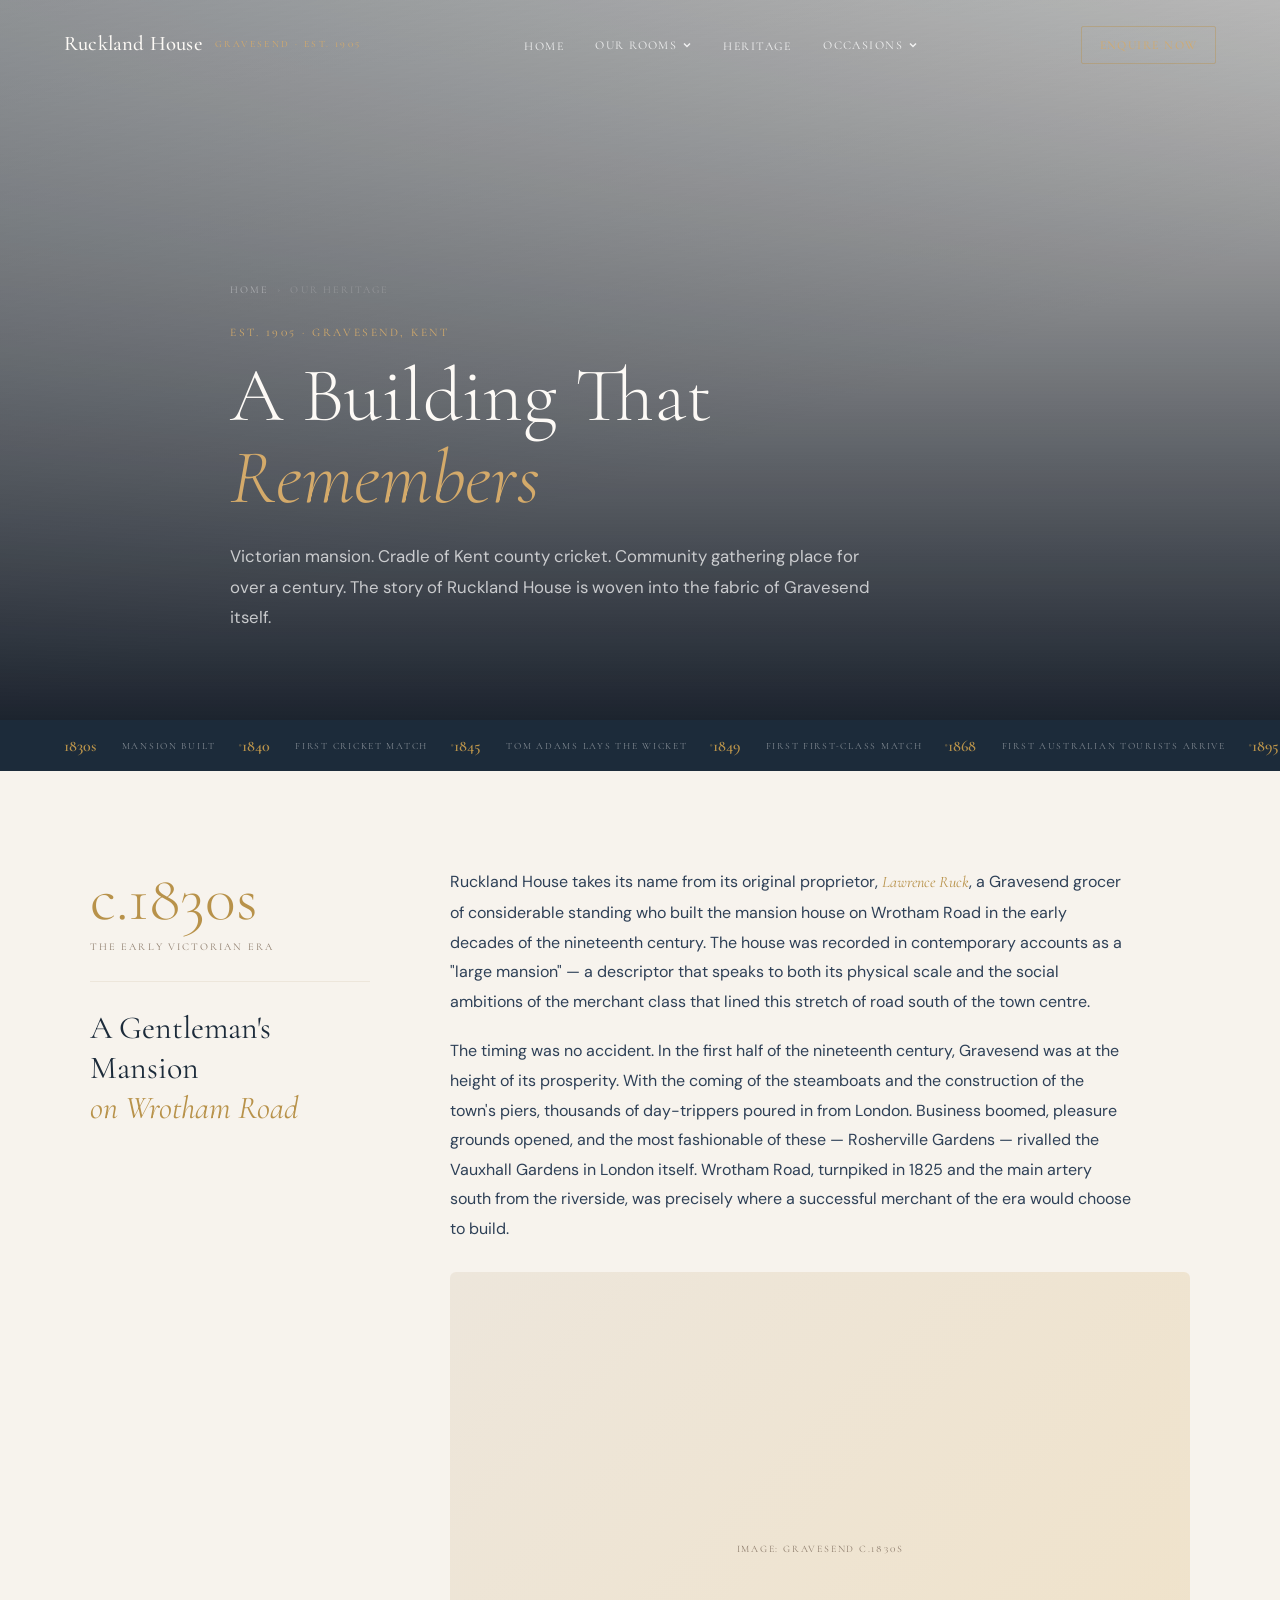
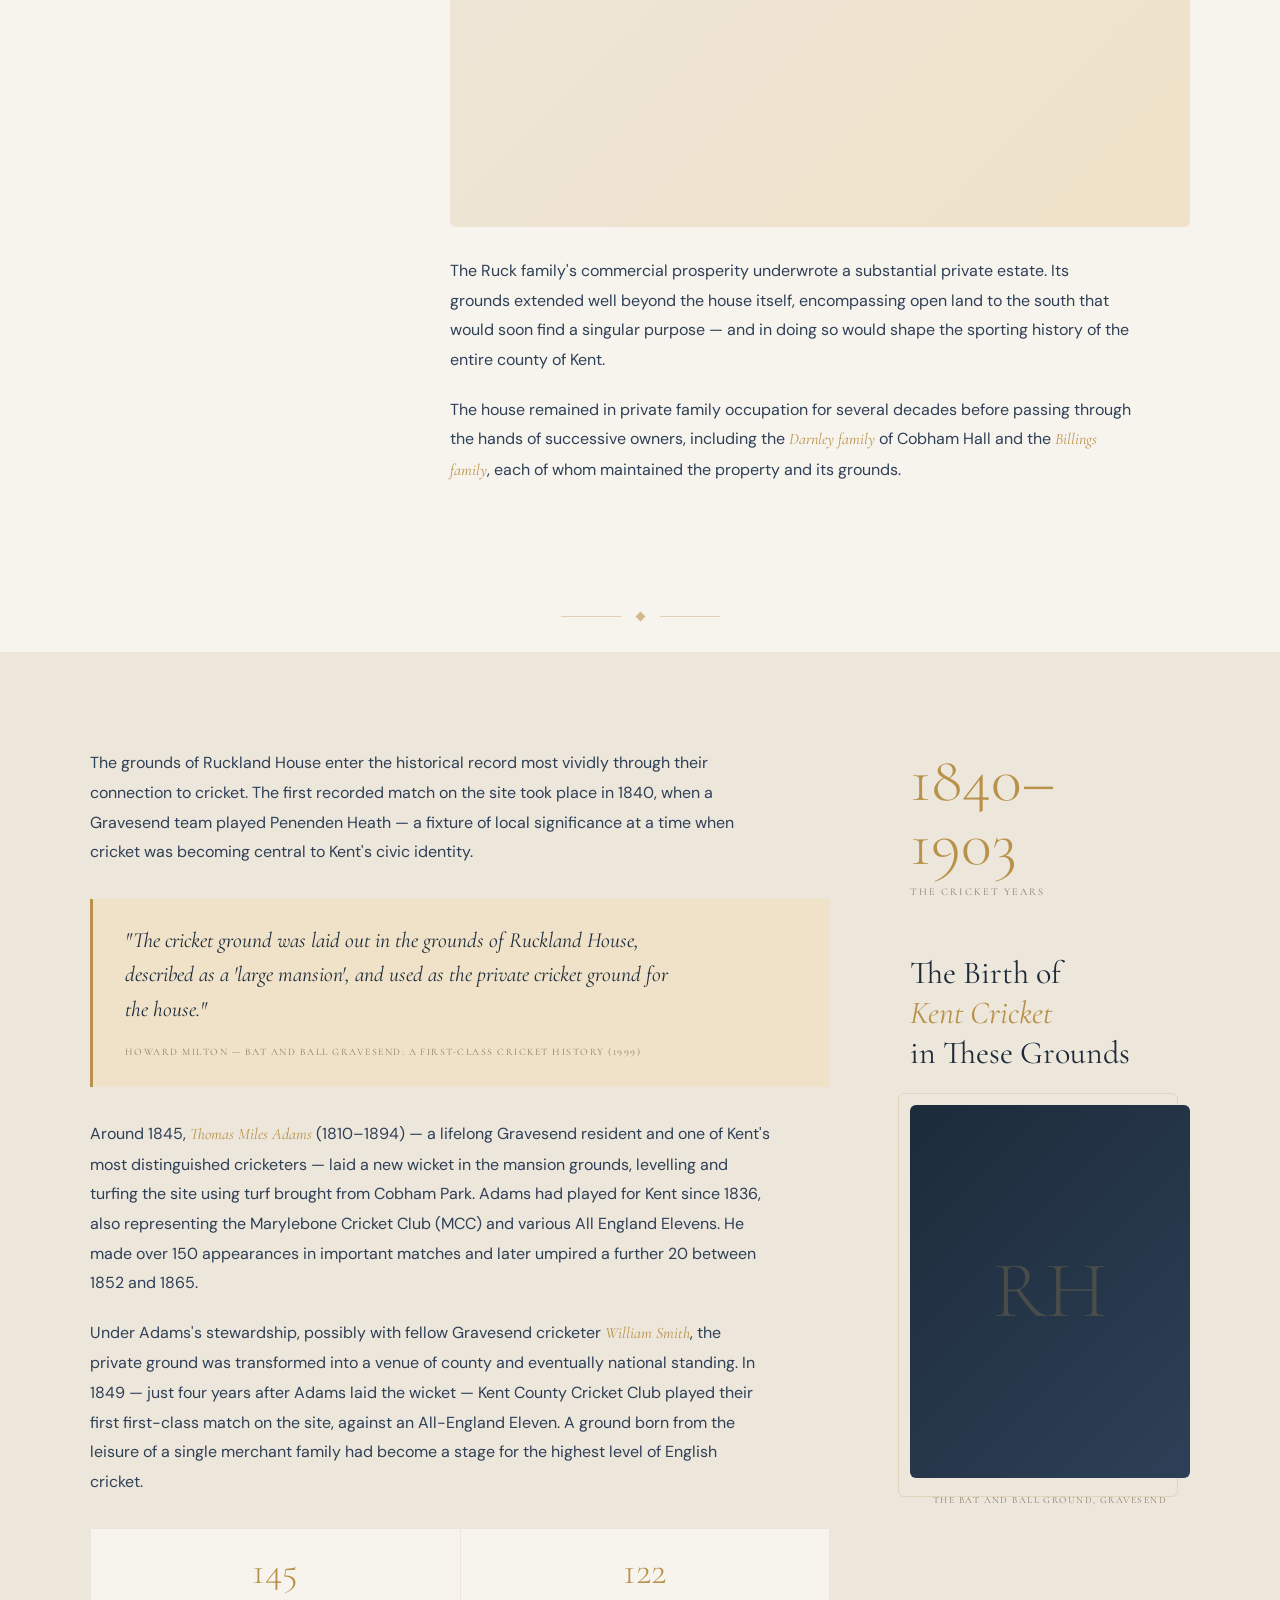
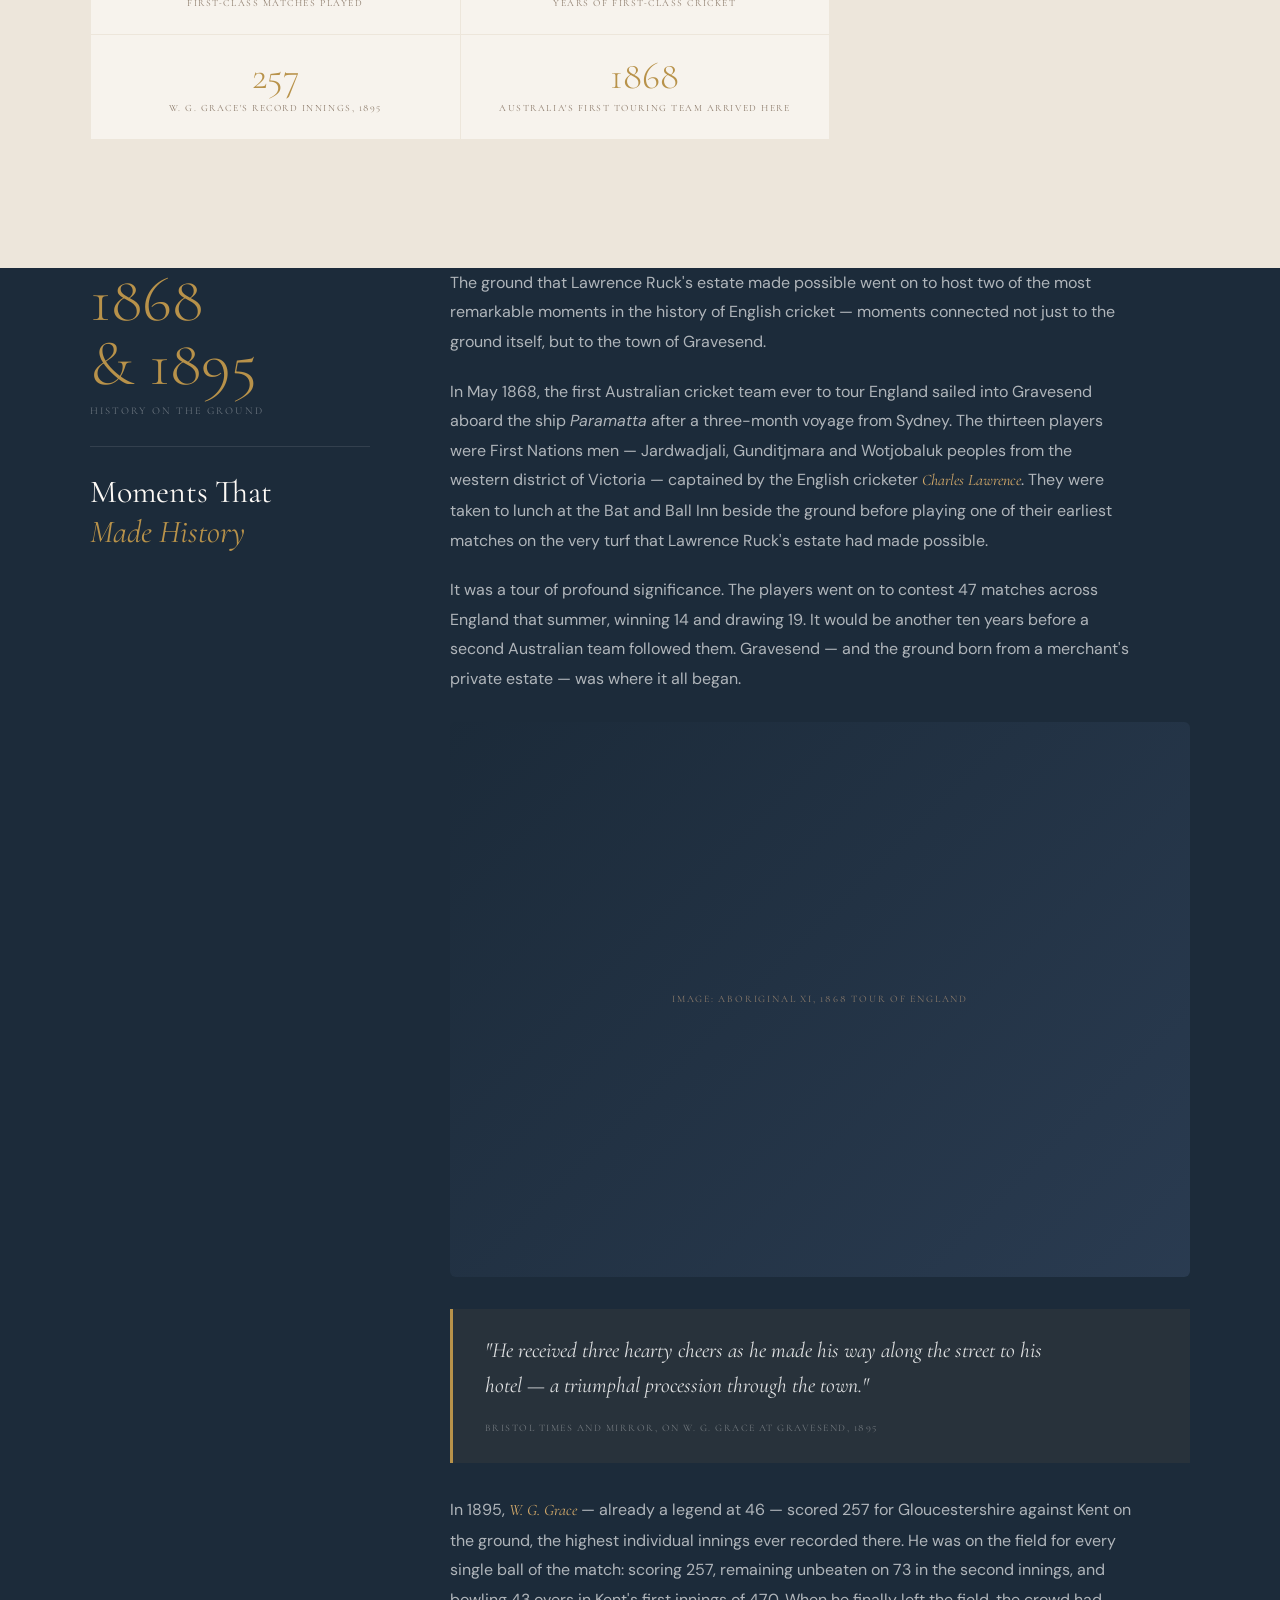
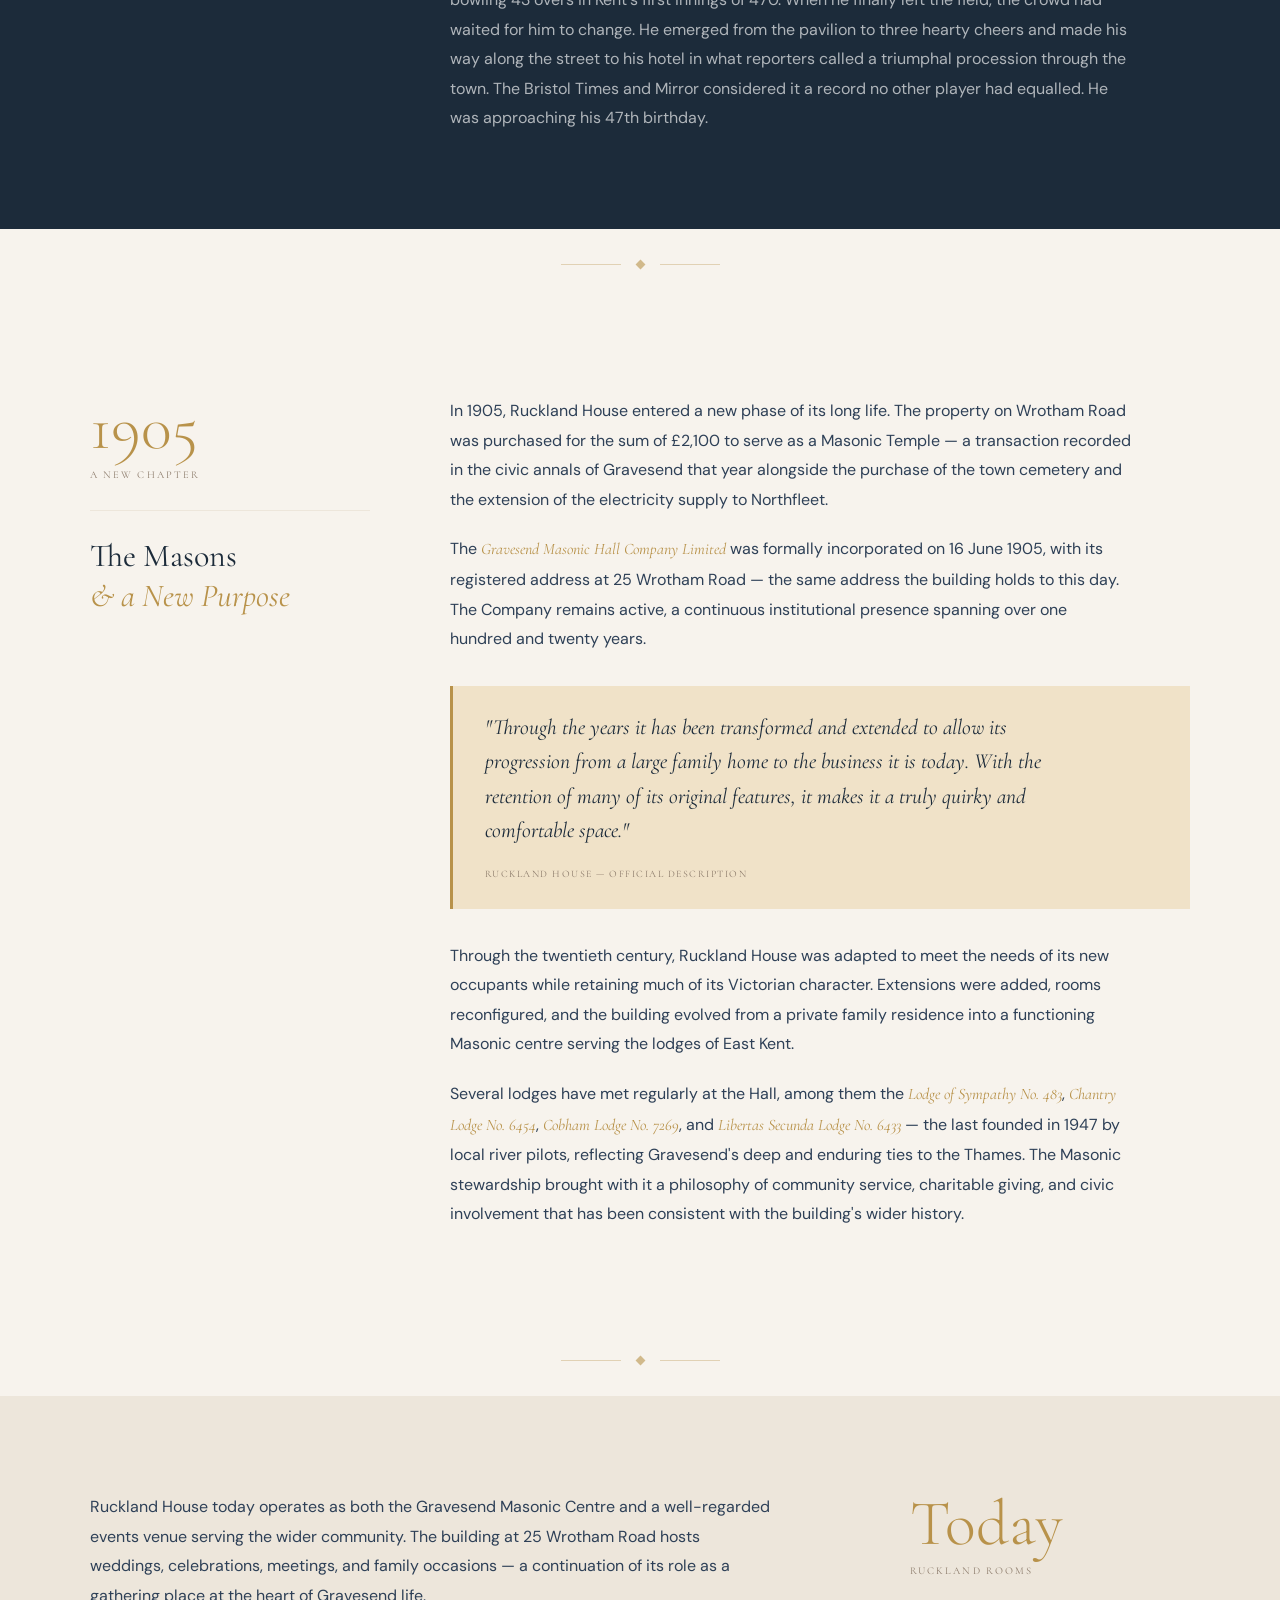
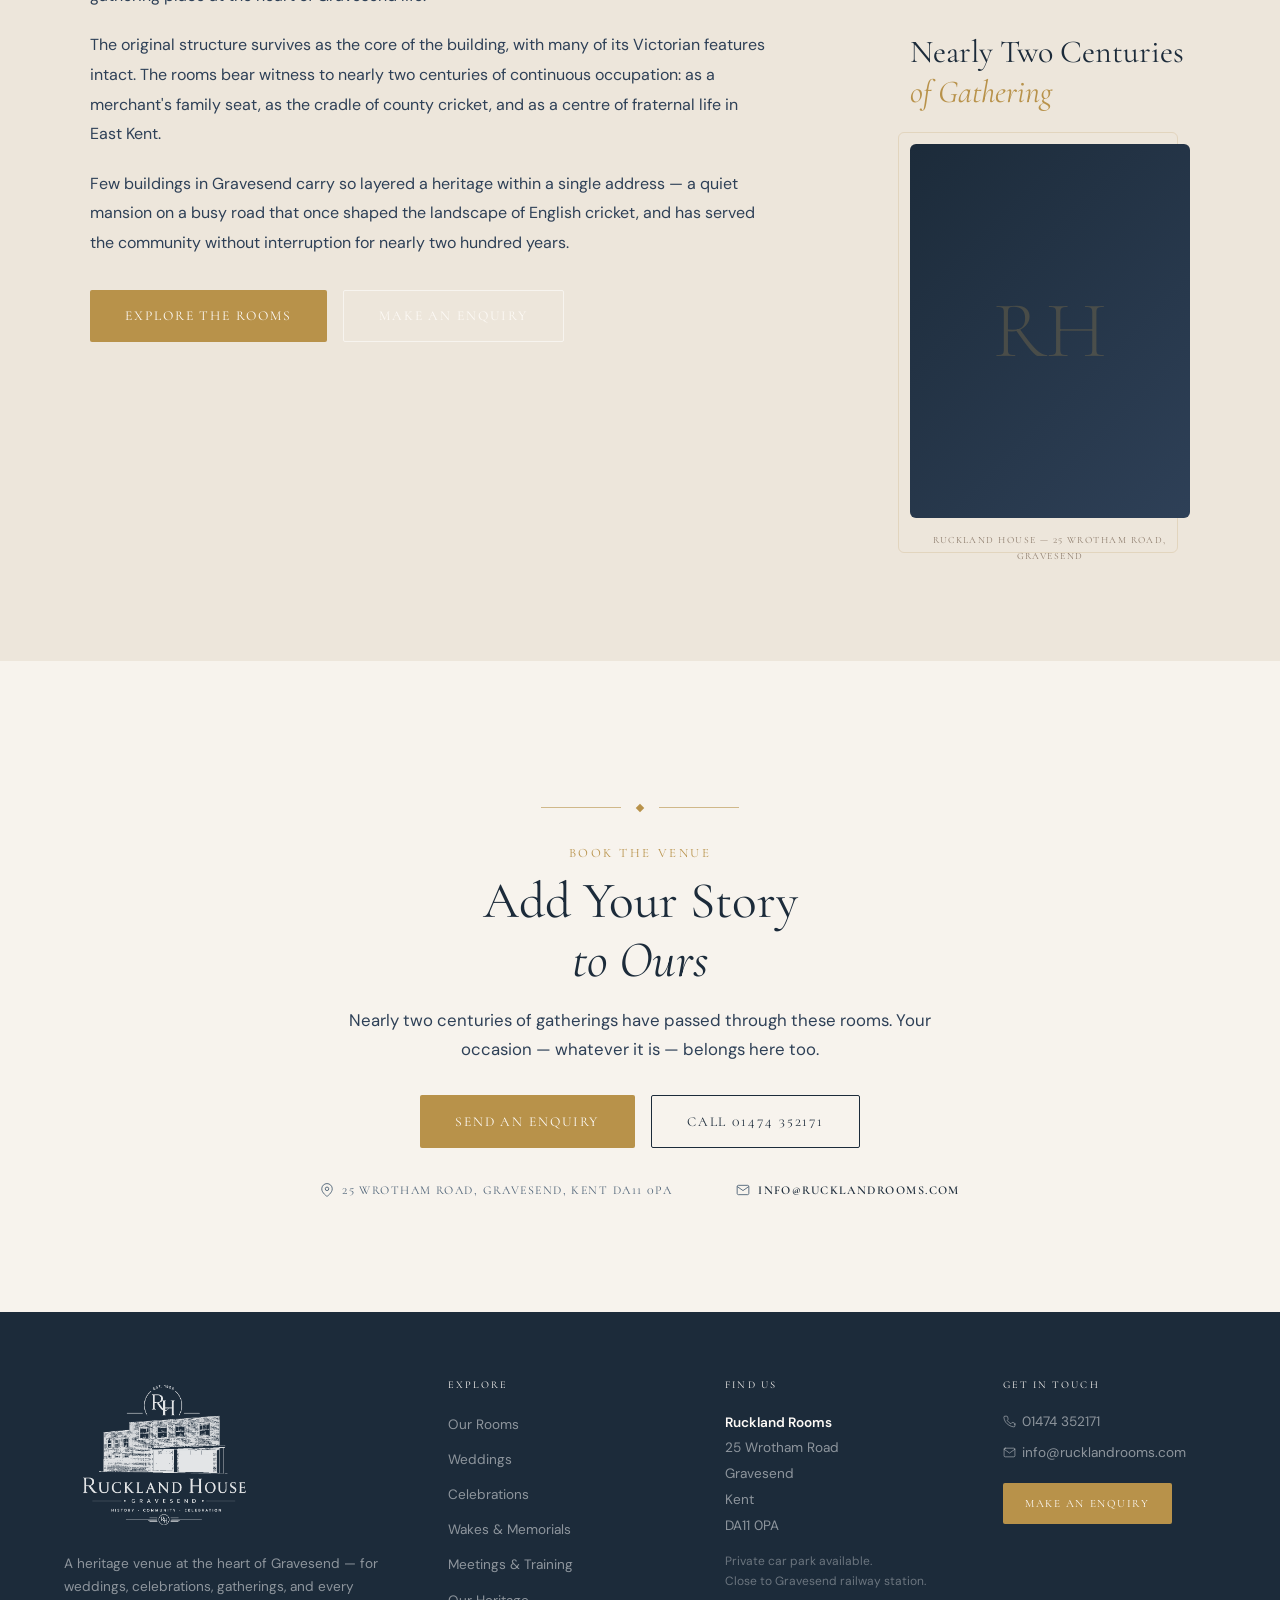
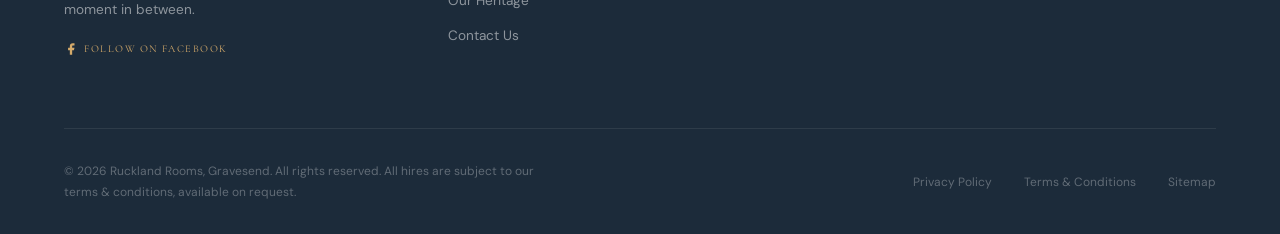
==== heritage.html @ 62c0857a "Update heritage.html" ====
<!DOCTYPE html>
<html lang="en">
<head>
  <meta charset="UTF-8" />
  <meta name="viewport" content="width=device-width, initial-scale=1.0" />
  <meta name="description" content="The history of Ruckland House, Gravesend — a Victorian mansion, the birthplace of Kent county cricket, and home to the Gravesend Masonic Centre since 1905." />
  <meta name="keywords" content="Ruckland House history, Gravesend heritage, Bat and Ball Ground history, Kent cricket history, Gravesend Masonic Hall" />
  <meta property="og:title" content="Our Heritage — Ruckland Rooms, Gravesend | Est. 1905" />
  <meta property="og:description" content="A Victorian mansion, the cradle of Kent county cricket, and a community gathering place since 1905. The story of Ruckland House." />
  <meta property="og:type" content="website" />
  <meta property="og:url" content="https://www.rucklandrooms.com/heritage.html" />
  <title>Our Heritage — Ruckland Rooms, Gravesend | Est. 1905</title>

  <link rel="preconnect" href="https://fonts.googleapis.com" />
  <link rel="preconnect" href="https://fonts.gstatic.com" crossorigin />
  <link href="https://fonts.googleapis.com/css2?family=Cormorant+Garamond:ital,wght@0,300;0,400;0,500;0,600;1,300;1,400;1,500&family=Cormorant+SC:wght@300;400;500&family=DM+Sans:ital,opsz,wght@0,9..40,300;0,9..40,400;0,9..40,500;0,9..40,600;1,9..40,400&display=swap" rel="stylesheet" />
  <link rel="stylesheet" href="style.css" />
  <link rel="icon" href="images/favicon.ico" type="image/x-icon" />

  <style>
    /* ============================================================
       HERITAGE PAGE
       Tone: editorial, authoritative, warm. More text-forward
       than other pages — this is storytelling, not selling.
    ============================================================ */

    /* ---- Hero ---- */
    .page-hero {
      position: relative;
      min-height: 80svh;
      display: flex;
      align-items: flex-end;
      overflow: hidden;
      padding-bottom: 5.5rem;
    }
    .page-hero__img {
      position: absolute; inset: 0;
      background-image: url('images/heritage-building.jpg');
      background-size: cover;
      background-position: center 40%;
      z-index: 0;
      filter: sepia(20%) brightness(0.82);
      transition: transform 8s ease-out;
    }
    .page-hero__img.loaded { transform: scale(1.03); }
    .page-hero__overlay {
      position: absolute; inset: 0;
      background:
        linear-gradient(to top, rgba(14,22,34,0.94) 0%, rgba(14,22,34,0.55) 50%, rgba(14,22,34,0.18) 100%),
        linear-gradient(160deg, rgba(28,43,58,0.35) 0%, transparent 60%);
      z-index: 1;
    }
    .page-hero__inner {
      position: relative; z-index: 2;
      width: 90%; max-width: 820px;
      margin-inline: auto;
    }
    .page-hero__breadcrumb {
      display: flex; align-items: center; gap: 0.5rem;
      font-family: var(--font-accent); font-size: 0.65rem;
      letter-spacing: 0.2em; text-transform: uppercase;
      color: rgba(255,255,255,0.4); margin-bottom: 1.5rem;
    }
    .page-hero__breadcrumb a { color: rgba(255,255,255,0.4); transition: color var(--duration) var(--ease); }
    .page-hero__breadcrumb a:hover { color: var(--gold-light); }
    .page-hero__breadcrumb span { color: rgba(255,255,255,0.2); }
    .page-hero__label {
      font-family: var(--font-accent); font-size: 0.72rem;
      letter-spacing: 0.22em; text-transform: uppercase;
      color: var(--gold-light); display: block; margin-bottom: 0.75rem;
    }
    .page-hero__title {
      font-family: var(--font-display);
      font-size: clamp(3rem, 6vw, 5rem);
      font-weight: 300; color: var(--white);
      line-height: 1.07; margin-bottom: 1.4rem;
      opacity: 0; animation: fadeUp 1s var(--ease) 0.2s forwards;
    }
    .page-hero__title em { font-style: italic; color: var(--gold-light); }
    .page-hero__sub {
      font-size: 1.05rem; color: rgba(255,255,255,0.72);
      line-height: 1.8; max-width: 54ch;
      opacity: 0; animation: fadeUp 1s var(--ease) 0.4s forwards;
    }

    /* ---- Timeline strip ---- */
    .timeline-strip {
      background: var(--navy);
      overflow-x: auto;
      scrollbar-width: none;
    }
    .timeline-strip::-webkit-scrollbar { display: none; }
    .timeline-strip__inner {
      display: flex;
      width: max-content;
      min-width: 100%;
      padding: 0 5%;
    }
    .ts-item {
      display: flex;
      align-items: center;
      padding: 1.1rem 1.6rem 1.1rem 0;
      gap: 1.6rem;
      position: relative;
      flex: 0 0 auto;
    }
    .ts-item::after {
      content: '·';
      color: rgba(184,146,74,0.35);
      font-size: 1.4rem;
      position: absolute;
      right: 0;
      top: 50%; transform: translateY(-50%);
    }
    .ts-item:last-child::after { display: none; }
    .ts-item__year {
      font-family: var(--font-display);
      font-size: 1rem;
      font-weight: 600;
      color: var(--gold);
      white-space: nowrap;
      line-height: 1;
    }
    .ts-item__label {
      font-family: var(--font-accent);
      font-size: 0.6rem;
      letter-spacing: 0.18em;
      text-transform: uppercase;
      color: rgba(255,255,255,0.45);
      white-space: nowrap;
    }

    /* ---- Section layout ---- */
    .h-section {
      padding: 6rem 0;
    }
    .h-section + .h-section {
      padding-top: 0;
    }
    .h-section--alt {
      background: var(--cream-dark);
    }
    .h-section--dark {
      background: var(--navy);
      color: var(--white);
    }

    .h-section__inner {
      width: 90%;
      max-width: 1100px;
      margin-inline: auto;
      display: grid;
      grid-template-columns: 280px 1fr;
      gap: 5rem;
      align-items: start;
    }
    .h-section__inner--reverse {
      grid-template-columns: 1fr 280px;
    }

    /* ---- Section sidebar ---- */
    .h-sidebar {
      position: sticky;
      top: 100px;
    }
    .h-sidebar__era {
      font-family: var(--font-display);
      font-size: clamp(3.5rem, 5vw, 5rem);
      font-weight: 300;
      line-height: 1;
      color: var(--gold);
      margin-bottom: 0.4rem;
    }
    .h-sidebar__era-sub {
      font-family: var(--font-accent);
      font-size: 0.65rem;
      letter-spacing: 0.2em;
      text-transform: uppercase;
      color: var(--stone);
      display: block;
      margin-bottom: 1.6rem;
      padding-bottom: 1.6rem;
      border-bottom: 1px solid var(--cream-dark);
    }
    .h-section--dark .h-sidebar__era-sub {
      color: rgba(255,255,255,0.35);
      border-bottom-color: rgba(255,255,255,0.1);
    }
    .h-sidebar__heading {
      font-family: var(--font-display);
      font-size: clamp(1.5rem, 2.5vw, 2rem);
      font-weight: 400;
      line-height: 1.25;
      color: var(--navy);
    }
    .h-section--dark .h-sidebar__heading { color: var(--white); }
    .h-sidebar__heading em {
      font-style: italic;
      color: var(--gold);
    }

    /* ---- Section body ---- */
    .h-body p {
      font-size: 1rem;
      line-height: 1.85;
      color: var(--navy-mid);
      margin-bottom: 1.25em;
    }
    .h-body p:last-child { margin-bottom: 0; }
    .h-section--dark .h-body p { color: rgba(255,255,255,0.65); }

    /* ---- Pull quote ---- */
    .h-pull {
      margin: 2rem 0;
      padding: 1.5rem 2rem;
      border-left: 3px solid var(--gold);
      background: var(--gold-pale);
    }
    .h-section--dark .h-pull {
      background: rgba(184,146,74,0.08);
    }
    .h-pull p {
      font-family: var(--font-display);
      font-size: clamp(1.1rem, 1.8vw, 1.35rem);
      font-style: italic;
      font-weight: 400;
      line-height: 1.6;
      color: var(--navy);
      margin-bottom: 0.6rem !important;
    }
    .h-section--dark .h-pull p { color: rgba(255,255,255,0.85); }
    .h-pull cite {
      font-family: var(--font-accent);
      font-size: 0.62rem;
      letter-spacing: 0.15em;
      text-transform: uppercase;
      color: var(--stone);
      font-style: normal;
    }
    .h-section--dark .h-pull cite { color: rgba(255,255,255,0.35); }

    /* ---- Stat row ---- */
    .h-stats {
      display: grid;
      grid-template-columns: repeat(2, 1fr);
      gap: 1px;
      background: var(--cream-dark);
      border: 1px solid var(--cream-dark);
      margin: 2rem 0;
    }
    .h-section--dark .h-stats {
      background: rgba(255,255,255,0.08);
      border-color: rgba(255,255,255,0.08);
    }
    .h-stat {
      background: var(--cream);
      padding: 1.4rem 1.2rem;
      text-align: center;
    }
    .h-section--dark .h-stat { background: var(--navy); }
    .h-stat__num {
      font-family: var(--font-display);
      font-size: 2.4rem;
      font-weight: 300;
      color: var(--gold);
      line-height: 1;
      display: block;
      margin-bottom: 0.3rem;
    }
    .h-stat__lbl {
      font-family: var(--font-accent);
      font-size: 0.6rem;
      letter-spacing: 0.16em;
      text-transform: uppercase;
      color: var(--stone);
      display: block;
    }
    .h-section--dark .h-stat__lbl { color: rgba(255,255,255,0.4); }

    /* ---- Divider ornament ---- */
    .h-ornament {
      text-align: center;
      padding: 2rem 0;
    }
    .h-ornament__line {
      display: flex;
      align-items: center;
      gap: 1rem;
      justify-content: center;
    }
    .h-ornament__line::before,
    .h-ornament__line::after {
      content: '';
      display: block;
      height: 1px;
      width: 60px;
      background: var(--gold);
      opacity: 0.35;
    }
    .h-ornament__diamond {
      width: 7px; height: 7px;
      background: var(--gold);
      transform: rotate(45deg);
      opacity: 0.6;
    }

    /* ---- Notable names ---- */
    .notable {
      font-family: var(--font-display);
      font-style: italic;
      color: var(--gold);
    }
    .h-section--dark .notable { color: var(--gold-light); }

    /* ---- Image placeholder (until real photos are added) ---- */
    .h-img-wrap {
      position: relative;
    }
    .h-img-wrap img {
      width: 100%;
      aspect-ratio: 3/4;
      object-fit: cover;
      border-radius: var(--radius-md);
      box-shadow: var(--shadow-soft);
      display: block;
    }
    .h-img-wrap__placeholder {
      width: 100%;
      aspect-ratio: 3/4;
      background: linear-gradient(135deg, var(--navy) 0%, var(--navy-mid) 100%);
      border-radius: var(--radius-md);
      display: flex;
      align-items: center;
      justify-content: center;
    }
    .h-img-wrap__placeholder span {
      font-family: var(--font-display);
      font-size: 5rem;
      color: rgba(184,146,74,0.25);
      font-weight: 300;
    }
    .h-img-wrap::before {
      content: '';
      position: absolute;
      top: -12px; left: -12px;
      right: 12px; bottom: 12px;
      border: 1px solid var(--gold);
      border-radius: var(--radius-md);
      opacity: 0.2;
      z-index: -1;
    }
    .h-img-caption {
      font-family: var(--font-accent);
      font-size: 0.6rem;
      letter-spacing: 0.15em;
      text-transform: uppercase;
      color: var(--stone);
      margin-top: 0.9rem;
      text-align: center;
    }

    /* ---- Second image alongside body ---- */
    .h-body-img {
      width: 100%;
      aspect-ratio: 4/3;
      object-fit: cover;
      border-radius: var(--radius-md);
      box-shadow: var(--shadow-card);
      margin: 1.8rem 0;
      display: block;
    }
    .h-body-img-placeholder {
      width: 100%;
      aspect-ratio: 4/3;
      background: linear-gradient(135deg, var(--cream-dark) 0%, var(--gold-pale) 100%);
      border-radius: var(--radius-md);
      display: flex;
      align-items: center;
      justify-content: center;
      margin: 1.8rem 0;
    }
    .h-section--dark .h-body-img-placeholder {
      background: linear-gradient(135deg, rgba(28,43,58,0.8) 0%, rgba(46,64,87,0.8) 100%);
    }
    .h-body-img-placeholder span {
      font-family: var(--font-accent);
      font-size: 0.62rem;
      letter-spacing: 0.18em;
      text-transform: uppercase;
      color: var(--stone);
    }

    /* ---- Responsive ---- */
    @media (max-width: 840px) {
      .h-section__inner,
      .h-section__inner--reverse {
        grid-template-columns: 1fr;
        gap: 2.5rem;
      }
      .h-sidebar { position: static; }
      .h-section__inner--reverse .h-sidebar { order: -1; }
      .h-stats { grid-template-columns: repeat(2, 1fr); }
      .page-hero__inner { max-width: none; }
    }

    @keyframes fadeUp {
      from { opacity: 0; transform: translateY(18px); }
      to   { opacity: 1; transform: translateY(0); }
    }
  </style>
</head>

<body>

  <!-- ================================================
       HEADER & NAVIGATION
  ================================================ -->
    <header class="site-header" id="site-header">
    <div class="container">
      <nav class="nav" aria-label="Main navigation">
        <a href="index.html" class="nav__brand" aria-label="Ruckland House home">
          <span class="nav__brand-name">Ruckland House</span>
          <span class="nav__brand-sub">Gravesend · Est. 1905</span>
        </a>
        <ul class="nav__links" role="list">
          <li><a href="index.html" class="nav__link">Home</a></li>
          <li class="nav__dropdown">
            <button class="nav__link nav__dropdown-toggle" aria-expanded="false" aria-haspopup="true">
              Our Rooms
              <svg class="nav__dropdown-caret" width="10" height="10" viewBox="0 0 10 10" fill="none" stroke="currentColor" stroke-width="1.5" aria-hidden="true"><path d="M2 3.5l3 3 3-3"/></svg>
            </button>
            <ul class="nav__dropdown-menu" role="menu">
              <li role="none"><a href="ruckland-room.html" class="nav__dropdown-item" role="menuitem">The Ruckland Room</a></li>
              <li role="none"><a href="pocahontas-room.html" class="nav__dropdown-item" role="menuitem">The Pocahontas Room</a></li>
            </ul>
          </li>
          <li><a href="heritage.html" class="nav__link" aria-current="page">Heritage</a></li>
          <li class="nav__dropdown">
            <button class="nav__link nav__dropdown-toggle" aria-expanded="false" aria-haspopup="true">
              Occasions
              <svg class="nav__dropdown-caret" width="10" height="10" viewBox="0 0 10 10" fill="none" stroke="currentColor" stroke-width="1.5" aria-hidden="true"><path d="M2 3.5l3 3 3-3"/></svg>
            </button>
            <ul class="nav__dropdown-menu" role="menu">
              <li role="none"><a href="weddings.html" class="nav__dropdown-item" role="menuitem">Weddings</a></li>
              <li role="none"><a href="occasions.html" class="nav__dropdown-item" role="menuitem">Celebrations</a></li>
              <li role="none"><a href="wakes.html" class="nav__dropdown-item" role="menuitem">Wakes</a></li>
              <li role="none"><a href="meetings.html" class="nav__dropdown-item" role="menuitem">Meetings</a></li>
            </ul>
          </li>
        </ul>
        <a href="#begin-planning" class="nav__cta">Enquire Now</a>
        <button class="nav__toggle" id="nav-toggle" aria-label="Open menu" aria-expanded="false" aria-controls="nav-mobile">
          <span></span><span></span><span></span>
        </button>
      </nav>
    </div>
  </header>

  <!-- Mobile drawer -->
    <nav class="nav__mobile" id="nav-mobile" aria-label="Mobile navigation" aria-hidden="true">
    <button class="nav__mobile-close" id="nav-close" aria-label="Close menu">&times;</button>
    <a href="index.html" class="nav__mobile-link">Home</a>
    <span class="nav__mobile-label">Our Rooms</span>
    <a href="ruckland-room.html" class="nav__mobile-sub-link">The Ruckland Room</a>
    <a href="pocahontas-room.html" class="nav__mobile-sub-link">The Pocahontas Room</a>
    <a href="heritage.html" class="nav__mobile-link">Heritage</a>
    <span class="nav__mobile-label">Occasions</span>
    <a href="weddings.html" class="nav__mobile-sub-link">Weddings</a>
    <a href="occasions.html" class="nav__mobile-sub-link">Celebrations</a>
    <a href="wakes.html" class="nav__mobile-sub-link">Wakes</a>
    <a href="meetings.html" class="nav__mobile-sub-link">Meetings</a>
    <a href="#begin-planning" class="nav__mobile-link text-gold">Enquire Now</a>
  </nav>

  <main>

    <!-- ================================================
         HERO
    ================================================ -->
    <section class="page-hero" aria-label="Our Heritage">
      <div class="page-hero__img" id="hero-img"></div>
      <div class="page-hero__overlay" aria-hidden="true"></div>
      <div class="page-hero__inner">
        <nav class="page-hero__breadcrumb" aria-label="Breadcrumb">
          <a href="index.html">Home</a>
          <span aria-hidden="true">›</span>
          <span aria-current="page">Our Heritage</span>
        </nav>
        <span class="page-hero__label">Est. 1905 · Gravesend, Kent</span>
        <h1 class="page-hero__title">
          A Building That<br /><em>Remembers</em>
        </h1>
        <p class="page-hero__sub">
          Victorian mansion. Cradle of Kent county cricket. Community gathering place 
          for over a century. The story of Ruckland House is woven into the fabric 
          of Gravesend itself.
        </p>
      </div>
    </section>

    <!-- ================================================
         TIMELINE STRIP
    ================================================ -->
    <div class="timeline-strip" aria-label="Key dates in Ruckland House history">
      <div class="timeline-strip__inner">
        <div class="ts-item">
          <span class="ts-item__year">1830s</span>
          <span class="ts-item__label">Mansion Built</span>
        </div>
        <div class="ts-item">
          <span class="ts-item__year">1840</span>
          <span class="ts-item__label">First Cricket Match</span>
        </div>
        <div class="ts-item">
          <span class="ts-item__year">1845</span>
          <span class="ts-item__label">Tom Adams Lays the Wicket</span>
        </div>
        <div class="ts-item">
          <span class="ts-item__year">1849</span>
          <span class="ts-item__label">First First-Class Match</span>
        </div>
        <div class="ts-item">
          <span class="ts-item__year">1868</span>
          <span class="ts-item__label">First Australian Tourists Arrive</span>
        </div>
        <div class="ts-item">
          <span class="ts-item__year">1895</span>
          <span class="ts-item__label">W. G. Grace Scores 257</span>
        </div>
        <div class="ts-item">
          <span class="ts-item__year">1905</span>
          <span class="ts-item__label">Masonic Acquisition</span>
        </div>
        <div class="ts-item">
          <span class="ts-item__year">Today</span>
          <span class="ts-item__label">Ruckland Rooms</span>
        </div>
      </div>
    </div>

    <!-- ================================================
         SECTION 1 — Origins
    ================================================ -->
    <section class="h-section" aria-labelledby="origins-title">
      <div class="h-section__inner">

        <aside class="h-sidebar reveal">
          <div class="h-sidebar__era">c.1830s</div>
          <span class="h-sidebar__era-sub">The Early Victorian Era</span>
          <h2 class="h-sidebar__heading" id="origins-title">
            A Gentleman's Mansion<br /><em>on Wrotham Road</em>
          </h2>
        </aside>

        <div class="h-body reveal reveal--delay-1">
          <p>
            Ruckland House takes its name from its original proprietor, <span class="notable">Lawrence Ruck</span>, a Gravesend grocer of considerable standing who built the mansion house on Wrotham Road in the early decades of the nineteenth century. The house was recorded in contemporary accounts as a "large mansion" — a descriptor that speaks to both its physical scale and the social ambitions of the merchant class that lined this stretch of road south of the town centre.
          </p>
          <p>
            The timing was no accident. In the first half of the nineteenth century, Gravesend was at the height of its prosperity. With the coming of the steamboats and the construction of the town's piers, thousands of day-trippers poured in from London. Business boomed, pleasure grounds opened, and the most fashionable of these — Rosherville Gardens — rivalled the Vauxhall Gardens in London itself. Wrotham Road, turnpiked in 1825 and the main artery south from the riverside, was precisely where a successful merchant of the era would choose to build.
          </p>
          <div class="h-body-img-placeholder" aria-hidden="true">
            <!--
              SUGGESTED IMAGE: A period illustration or map of Gravesend c.1830–1850,
              or an early photograph of Wrotham Road. Dimensions: 800×600px minimum.
              Replace this div with: <img src="images/heritage-gravesend-1830s.jpg" alt="..." class="h-body-img" />
            -->
            <span>Image: Gravesend c.1830s</span>
          </div>
          <p>
            The Ruck family's commercial prosperity underwrote a substantial private estate. Its grounds extended well beyond the house itself, encompassing open land to the south that would soon find a singular purpose — and in doing so would shape the sporting history of the entire county of Kent.
          </p>
          <p>
            The house remained in private family occupation for several decades before passing through the hands of successive owners, including the <span class="notable">Darnley family</span> of Cobham Hall and the <span class="notable">Billings family</span>, each of whom maintained the property and its grounds.
          </p>
        </div>

      </div>
    </section>

    <div class="h-ornament" aria-hidden="true">
      <div class="h-ornament__line">
        <div class="h-ornament__diamond"></div>
      </div>
    </div>

    <!-- ================================================
         SECTION 2 — Cricket
    ================================================ -->
    <section class="h-section h-section--alt" aria-labelledby="cricket-title">
      <div class="h-section__inner h-section__inner--reverse">

        <div class="h-body reveal">

          <p>
            The grounds of Ruckland House enter the historical record most vividly through their connection to cricket. The first recorded match on the site took place in 1840, when a Gravesend team played Penenden Heath — a fixture of local significance at a time when cricket was becoming central to Kent's civic identity.
          </p>

          <div class="h-pull">
            <p>"The cricket ground was laid out in the grounds of Ruckland House, described as a 'large mansion', and used as the private cricket ground for the house."</p>
            <cite>Howard Milton — Bat and Ball Gravesend: A First-class Cricket History (1999)</cite>
          </div>

          <p>
            Around 1845, <span class="notable">Thomas Miles Adams</span> (1810–1894) — a lifelong Gravesend resident and one of Kent's most distinguished cricketers — laid a new wicket in the mansion grounds, levelling and turfing the site using turf brought from Cobham Park. Adams had played for Kent since 1836, also representing the Marylebone Cricket Club (MCC) and various All England Elevens. He made over 150 appearances in important matches and later umpired a further 20 between 1852 and 1865.
          </p>
          <p>
            Under Adams's stewardship, possibly with fellow Gravesend cricketer <span class="notable">William Smith</span>, the private ground was transformed into a venue of county and eventually national standing. In 1849 — just four years after Adams laid the wicket — Kent County Cricket Club played their first first-class match on the site, against an All-England Eleven. A ground born from the leisure of a single merchant family had become a stage for the highest level of English cricket.
          </p>

          <div class="h-stats" aria-label="Cricket ground statistics">
            <div class="h-stat">
              <span class="h-stat__num">145</span>
              <span class="h-stat__lbl">First-class matches played</span>
            </div>
            <div class="h-stat">
              <span class="h-stat__num">122</span>
              <span class="h-stat__lbl">Years of first-class cricket</span>
            </div>
            <div class="h-stat">
              <span class="h-stat__num">257</span>
              <span class="h-stat__lbl">W. G. Grace's record innings, 1895</span>
            </div>
            <div class="h-stat">
              <span class="h-stat__num">1868</span>
              <span class="h-stat__lbl">Australia's first touring team arrived here</span>
            </div>
          </div>

        </div>

        <aside class="h-sidebar reveal reveal--delay-1">
          <div class="h-sidebar__era">1840–<br/>1903</div>
          <span class="h-sidebar__era-sub">The Cricket Years</span>
          <h2 class="h-sidebar__heading" id="cricket-title">
            The Birth of<br /><em>Kent Cricket</em><br />in These Grounds
          </h2>
          <div class="h-img-wrap" style="margin-top: 2rem;">
            <div class="h-img-wrap__placeholder" aria-hidden="true">
              <!--
                SUGGESTED IMAGE: A Victorian-era cricket photograph or illustration.
                Replace with: <img src="images/heritage-cricket.jpg" alt="Victorian cricket at the Bat and Ball Ground, Gravesend" />
              -->
              <span>RH</span>
            </div>
            <p class="h-img-caption">The Bat and Ball Ground, Gravesend</p>
          </div>
        </aside>

      </div>
    </section>

    <!-- ================================================
         SECTION 3 — Famous Visitors
    ================================================ -->
    <section class="h-section h-section--dark" aria-labelledby="visitors-title">
      <div class="h-section__inner">

        <aside class="h-sidebar reveal">
          <div class="h-sidebar__era">1868<br/>&amp; 1895</div>
          <span class="h-sidebar__era-sub">History on the Ground</span>
          <h2 class="h-sidebar__heading" id="visitors-title">
            Moments That<br /><em>Made History</em>
          </h2>
        </aside>

        <div class="h-body reveal reveal--delay-1">
          <p>
            The ground that Lawrence Ruck's estate made possible went on to host two of the most remarkable moments in the history of English cricket — moments connected not just to the ground itself, but to the town of Gravesend.
          </p>
          <p>
            In May 1868, the first Australian cricket team ever to tour England sailed into Gravesend aboard the ship <em>Paramatta</em> after a three-month voyage from Sydney. The thirteen players were First Nations men — Jardwadjali, Gunditjmara and Wotjobaluk peoples from the western district of Victoria — captained by the English cricketer <span class="notable">Charles Lawrence</span>. They were taken to lunch at the Bat and Ball Inn beside the ground before playing one of their earliest matches on the very turf that Lawrence Ruck's estate had made possible.
          </p>
          <p>
            It was a tour of profound significance. The players went on to contest 47 matches across England that summer, winning 14 and drawing 19. It would be another ten years before a second Australian team followed them. Gravesend — and the ground born from a merchant's private estate — was where it all began.
          </p>

          <div class="h-body-img-placeholder" aria-hidden="true">
            <!--
              SUGGESTED IMAGE: The 1868 Aboriginal cricket team photograph (widely reproduced,
              check rights). Or a reproduction of a period match illustration.
              Replace with: <img src="images/heritage-aboriginal-team-1868.jpg" alt="..." class="h-body-img" />
            -->
            <span>Image: Aboriginal XI, 1868 Tour of England</span>
          </div>

          <div class="h-pull">
            <p>"He received three hearty cheers as he made his way along the street to his hotel — a triumphal procession through the town."</p>
            <cite>Bristol Times and Mirror, on W. G. Grace at Gravesend, 1895</cite>
          </div>

          <p>
            In 1895, <span class="notable">W. G. Grace</span> — already a legend at 46 — scored 257 for Gloucestershire against Kent on the ground, the highest individual innings ever recorded there. He was on the field for every single ball of the match: scoring 257, remaining unbeaten on 73 in the second innings, and bowling 43 overs in Kent's first innings of 470. When he finally left the field, the crowd had waited for him to change. He emerged from the pavilion to three hearty cheers and made his way along the street to his hotel in what reporters called a triumphal procession through the town. The Bristol Times and Mirror considered it a record no other player had equalled. He was approaching his 47th birthday.
          </p>
        </div>

      </div>
    </section>

    <div class="h-ornament" style="background: var(--cream);" aria-hidden="true">
      <div class="h-ornament__line">
        <div class="h-ornament__diamond"></div>
      </div>
    </div>

    <!-- ================================================
         SECTION 4 — Masonic Acquisition
    ================================================ -->
    <section class="h-section" aria-labelledby="masonic-title">
      <div class="h-section__inner">

        <aside class="h-sidebar reveal">
          <div class="h-sidebar__era">1905</div>
          <span class="h-sidebar__era-sub">A New Chapter</span>
          <h2 class="h-sidebar__heading" id="masonic-title">
            The Masons<br /><em>&amp; a New Purpose</em>
          </h2>
        </aside>

        <div class="h-body reveal reveal--delay-1">
          <p>
            In 1905, Ruckland House entered a new phase of its long life. The property on Wrotham Road was purchased for the sum of £2,100 to serve as a Masonic Temple — a transaction recorded in the civic annals of Gravesend that year alongside the purchase of the town cemetery and the extension of the electricity supply to Northfleet.
          </p>
          <p>
            The <span class="notable">Gravesend Masonic Hall Company Limited</span> was formally incorporated on 16 June 1905, with its registered address at 25 Wrotham Road — the same address the building holds to this day. The Company remains active, a continuous institutional presence spanning over one hundred and twenty years.
          </p>

          <div class="h-pull">
            <p>"Through the years it has been transformed and extended to allow its progression from a large family home to the business it is today. With the retention of many of its original features, it makes it a truly quirky and comfortable space."</p>
            <cite>Ruckland House — official description</cite>
          </div>

          <p>
            Through the twentieth century, Ruckland House was adapted to meet the needs of its new occupants while retaining much of its Victorian character. Extensions were added, rooms reconfigured, and the building evolved from a private family residence into a functioning Masonic centre serving the lodges of East Kent.
          </p>
          <p>
            Several lodges have met regularly at the Hall, among them the <span class="notable">Lodge of Sympathy No. 483</span>, <span class="notable">Chantry Lodge No. 6454</span>, <span class="notable">Cobham Lodge No. 7269</span>, and <span class="notable">Libertas Secunda Lodge No. 6433</span> — the last founded in 1947 by local river pilots, reflecting Gravesend's deep and enduring ties to the Thames. The Masonic stewardship brought with it a philosophy of community service, charitable giving, and civic involvement that has been consistent with the building's wider history.
          </p>
        </div>

      </div>
    </section>

    <div class="h-ornament" aria-hidden="true">
      <div class="h-ornament__line">
        <div class="h-ornament__diamond"></div>
      </div>
    </div>

    <!-- ================================================
         SECTION 5 — Today
    ================================================ -->
    <section class="h-section h-section--alt" aria-labelledby="today-title">
      <div class="h-section__inner h-section__inner--reverse">

        <div class="h-body reveal">
          <p>
            Ruckland House today operates as both the Gravesend Masonic Centre and a well-regarded events venue serving the wider community. The building at 25 Wrotham Road hosts weddings, celebrations, meetings, and family occasions — a continuation of its role as a gathering place at the heart of Gravesend life.
          </p>
          <p>
            The original structure survives as the core of the building, with many of its Victorian features intact. The rooms bear witness to nearly two centuries of continuous occupation: as a merchant's family seat, as the cradle of county cricket, and as a centre of fraternal life in East Kent.
          </p>
          <p>
            Few buildings in Gravesend carry so layered a heritage within a single address — a quiet mansion on a busy road that once shaped the landscape of English cricket, and has served the community without interruption for nearly two hundred years.
          </p>
          <div style="margin-top: 2rem; display: flex; gap: 1rem; flex-wrap: wrap;">
            <a href="rooms.html" class="btn btn--primary">Explore the Rooms</a>
            <a href="contact.html" class="btn btn--ghost">Make an Enquiry</a>
          </div>
        </div>

        <aside class="h-sidebar reveal reveal--delay-1">
          <div class="h-sidebar__era">Today</div>
          <span class="h-sidebar__era-sub">Ruckland Rooms</span>
          <h2 class="h-sidebar__heading" id="today-title">
            Nearly Two Centuries<br /><em>of Gathering</em>
          </h2>
          <div class="h-img-wrap" style="margin-top: 2rem;">
            <div class="h-img-wrap__placeholder" aria-hidden="true">
              <!--
                SUGGESTED IMAGE: A current exterior or interior photo of Ruckland House.
                Replace with: <img src="images/heritage-today.jpg" alt="Ruckland House today, 25 Wrotham Road, Gravesend" />
              -->
              <span>RH</span>
            </div>
            <p class="h-img-caption">Ruckland House — 25 Wrotham Road, Gravesend</p>
          </div>
        </aside>

      </div>
    </section>

    <!-- ================================================
         CTA BAND
    ================================================ -->
    <section class="cta-band" id="begin-planning" aria-labelledby="cta-title">
      <div class="container">
        <div class="cta-band__inner reveal">
          <div class="rule"><div class="rule__diamond"></div></div>
          <span class="label">Book the Venue</span>
          <h2 class="cta-band__title" id="cta-title">
            Add Your Story<br /><em>to Ours</em>
          </h2>
          <p class="cta-band__sub">
            Nearly two centuries of gatherings have passed through these rooms. 
            Your occasion — whatever it is — belongs here too.
          </p>
          <div class="cta-band__actions">
            <a href="contact.html" class="btn btn--primary">Send an Enquiry</a>
            <a href="tel:01474352171" class="btn btn--outline">Call 01474 352171</a>
          </div>
          <div class="cta-band__contact">
            <div class="cta-band__contact-item">
              <svg width="14" height="14" viewBox="0 0 24 24" fill="none" stroke="currentColor" stroke-width="1.5" aria-hidden="true"><path d="M21 10c0 7-9 13-9 13s-9-6-9-13a9 9 0 0 1 18 0z"/><circle cx="12" cy="10" r="3"/></svg>
              <span>25 Wrotham Road, Gravesend, Kent DA11 0PA</span>
            </div>
            <div class="cta-band__contact-item">
              <svg width="14" height="14" viewBox="0 0 24 24" fill="none" stroke="currentColor" stroke-width="1.5" aria-hidden="true"><path d="M4 4h16c1.1 0 2 .9 2 2v12c0 1.1-.9 2-2 2H4c-1.1 0-2-.9-2-2V6c0-1.1.9-2 2-2z"/><polyline points="22,6 12,13 2,6"/></svg>
              <a href="mailto:info@rucklandrooms.com">info@rucklandrooms.com</a>
            </div>
          </div>
        </div>
      </div>
    </section>

  </main>

  <!-- ================================================
       FOOTER
  ================================================ -->
  <footer class="site-footer" role="contentinfo">
    <div class="container">
      <div class="footer__inner">
        <div>
                    <div class="footer__logo-wrap">
            <img
              src="images/logo-white.webp"
              alt="Ruckland House — Gravesend, Est. 1905"
              class="footer__logo"
              width="200"
              loading="lazy"
            />
          </div>
          <p class="footer__tagline">A heritage venue at the heart of Gravesend — for weddings, celebrations, gatherings, and every moment in between.</p>
          <div class="footer__social">
            <a href="https://www.facebook.com/Ruckland-House-2132019600415374/" target="_blank" rel="noopener noreferrer" aria-label="Follow Ruckland Rooms on Facebook">
              <svg width="14" height="14" viewBox="0 0 24 24" fill="currentColor" aria-hidden="true"><path d="M18 2h-3a5 5 0 0 0-5 5v3H7v4h3v8h4v-8h3l1-4h-4V7a1 1 0 0 1 1-1h3z"/></svg>
              Follow on Facebook
            </a>
          </div>
        </div>
                <nav aria-label="Footer navigation">
          <span class="footer__col-title">Explore</span>
          <ul class="footer__nav">
            <li><a href="rooms.html">Our Rooms</a></li>
            <li><a href="weddings.html">Weddings</a></li>
            <li><a href="occasions.html">Celebrations</a></li>
            <li><a href="wakes.html">Wakes &amp; Memorials</a></li>
            <li><a href="meetings.html">Meetings &amp; Training</a></li>
            <li><a href="heritage.html">Our Heritage</a></li>
            <li><a href="contact.html">Contact Us</a></li>
          </ul>
        </nav>
        <div>
          <span class="footer__col-title">Find Us</span>
          <address class="footer__address">
            <strong>Ruckland Rooms</strong><br />
            25 Wrotham Road<br />Gravesend<br />Kent<br />DA11 0PA
          </address>
          <p style="margin-top:0.75rem; font-size:0.75rem; color:rgba(255,255,255,0.35); max-width:none;">Private car park available.<br />Close to Gravesend railway station.</p>
        </div>
        <div>
          <span class="footer__col-title">Get in Touch</span>
          <a href="tel:01474352171" class="footer__contact-link">
            <svg width="13" height="13" viewBox="0 0 24 24" fill="none" stroke="currentColor" stroke-width="1.5" stroke-linecap="round" stroke-linejoin="round" aria-hidden="true"><path d="M22 16.92v3a2 2 0 0 1-2.18 2 19.79 19.79 0 0 1-8.63-3.07A19.5 19.5 0 0 1 4.69 13a19.79 19.79 0 0 1-3.07-8.67A2 2 0 0 1 3.6 2.18h3a2 2 0 0 1 2 1.72c.127.96.361 1.903.7 2.81a2 2 0 0 1-.45 2.11L7.91 9.91a16 16 0 0 0 6.29 6.29l1.79-1.79a2 2 0 0 1 2.11-.45c.907.339 1.85.573 2.81.7A2 2 0 0 1 22 16.92z"/></svg>
            01474 352171
          </a>
          <a href="mailto:info@rucklandrooms.com" class="footer__contact-link">
            <svg width="13" height="13" viewBox="0 0 24 24" fill="none" stroke="currentColor" stroke-width="1.5" stroke-linecap="round" stroke-linejoin="round" aria-hidden="true"><path d="M4 4h16c1.1 0 2 .9 2 2v12c0 1.1-.9 2-2 2H4c-1.1 0-2-.9-2-2V6c0-1.1.9-2 2-2z"/><polyline points="22,6 12,13 2,6"/></svg>
            info@rucklandrooms.com
          </a>
          <div style="margin-top:1.2rem;">
            <a href="#begin-planning" class="btn btn--primary" style="font-size:0.7rem; padding:0.7rem 1.4rem;">Make an Enquiry</a>
          </div>
        </div>
      </div>
      <div class="footer__bottom">
        <p class="footer__copy">&copy; <script>document.write(new Date().getFullYear())</script> Ruckland Rooms, Gravesend. All rights reserved. All hires are subject to our terms &amp; conditions, available on request.</p>
        <nav class="footer__legal" aria-label="Legal navigation">
          <a href="privacy.html">Privacy Policy</a>
          <a href="terms.html">Terms &amp; Conditions</a>
          <a href="sitemap.html">Sitemap</a>
        </nav>
      </div>
    </div>
  </footer>

  <!-- ================================================
       JAVASCRIPT
  ================================================ -->
  <script>
    // Sticky header
    const header = document.getElementById('site-header');
    window.addEventListener('scroll', () => {
      header.classList.toggle('scrolled', window.scrollY > 60);
    }, { passive: true });

    // Hero parallax + image load animation
    const heroImg = document.getElementById('hero-img');
    if (heroImg) {
      window.addEventListener('scroll', () => {
        heroImg.style.transform = `translateY(${window.scrollY * 0.2}px)`;
      }, { passive: true });
      // Trigger Ken Burns on load
      setTimeout(() => heroImg.classList.add('loaded'), 100);
    }

    // Mobile nav
    const toggle    = document.getElementById('nav-toggle');
    const mobileNav = document.getElementById('nav-mobile');
    const closeBtn  = document.getElementById('nav-close');
    function openNav()  { toggle.classList.add('open'); mobileNav.classList.add('open'); mobileNav.setAttribute('aria-hidden','false'); toggle.setAttribute('aria-expanded','true'); document.body.style.overflow='hidden'; }
    function closeNav() { toggle.classList.remove('open'); mobileNav.classList.remove('open'); mobileNav.setAttribute('aria-hidden','true'); toggle.setAttribute('aria-expanded','false'); document.body.style.overflow=''; }
    toggle.addEventListener('click', () => mobileNav.classList.contains('open') ? closeNav() : openNav());
    closeBtn.addEventListener('click', closeNav);
    document.addEventListener('keydown', e => { if (e.key === 'Escape') closeNav(); });
    document.querySelectorAll('.nav__mobile-link').forEach(l => l.addEventListener('click', closeNav));

    // Scroll reveal
    const revealEls = document.querySelectorAll('.reveal');
    const observer = new IntersectionObserver((entries) => {
      entries.forEach(entry => {
        if (entry.isIntersecting) {
          entry.target.classList.add('visible');
          observer.unobserve(entry.target);
        }
      });
    }, { threshold: 0.1, rootMargin: '0px 0px -40px 0px' });
    revealEls.forEach(el => observer.observe(el));
  </script>

</body>
</html>
---- style.css ----
/* ============================================================
   RUCKLAND HOUSE — style.css
   Aesthetic: Heritage Refined × Modernist Warmth
   Old meets new: 1800s building soul, 1970s structure, today's clarity
   ============================================================ */

/* --- Google Fonts import (handled in HTML <head>) ---
   Display: "Cormorant Garamond" — old-world serif with editorial elegance
   Body:    "DM Sans" — clean 1970s-influenced geometric humanist sans
   Accent:  "Cormorant SC" (small caps variant) — for monogram / labels
   -------------------------------------------------------- */

/* ============================================================
   DESIGN TOKENS
   ============================================================ */
:root {
  /* Palette — warm light, heritage gold, deep navy */
  --cream:        #F7F3ED;   /* page background — aged paper warmth */
  --cream-dark:   #EDE6DB;   /* section dividers, card fills */
  --linen:        #F2EBE0;   /* hero overlay tint */
  --gold:         #B8924A;   /* brand accent — aged brass */
  --gold-light:   #D4AA6A;   /* hover states, highlights */
  --gold-pale:    #F0E2C8;   /* very soft gold wash */
  --navy:         #1C2B3A;   /* primary text, header */
  --navy-mid:     #2E4057;   /* secondary text */
  --navy-soft:    #4A5F74;   /* muted text */
  --stone:        #8C7B6B;   /* subdued mid-tone */
  --white:        #FDFAF6;   /* pure near-white surfaces */

  /* Typography scale */
  --font-display: 'Cormorant Garamond', Georgia, serif;
  --font-body:    'DM Sans', 'Helvetica Neue', sans-serif;
  --font-accent:  'Cormorant SC', Georgia, serif;

  /* Spacing rhythm */
  --gap-xs:   0.5rem;
  --gap-sm:   1rem;
  --gap-md:   2rem;
  --gap-lg:   4rem;
  --gap-xl:   7rem;

  /* Border & radius */
  --radius-sm: 2px;
  --radius-md: 6px;
  --border-gold: 1px solid var(--gold);

  /* Transitions */
  --ease: cubic-bezier(0.25, 0.46, 0.45, 0.94);
  --duration: 0.35s;

  /* Shadows */
  --shadow-soft: 0 4px 24px rgba(28, 43, 58, 0.08);
  --shadow-card: 0 2px 16px rgba(28, 43, 58, 0.06);
}

/* ============================================================
   RESET & BASE
   ============================================================ */
*, *::before, *::after {
  box-sizing: border-box;
  margin: 0;
  padding: 0;
}

html {
  font-size: 16px;
  scroll-behavior: smooth;
  -webkit-font-smoothing: antialiased;
  -moz-osx-font-smoothing: grayscale;
}

body {
  background-color: var(--cream);
  color: var(--navy);
  font-family: var(--font-body);
  font-size: 1rem;
  line-height: 1.7;
  overflow-x: hidden;
}

img {
  display: block;
  max-width: 100%;
  height: auto;
}

a {
  color: inherit;
  text-decoration: none;
  transition: color var(--duration) var(--ease);
}

ul {
  list-style: none;
}

/* ============================================================
   UTILITY CLASSES
   ============================================================ */
.container {
  width: 90%;
  max-width: 1180px;
  margin-inline: auto;
}

.container--narrow {
  max-width: 780px;
  margin-inline: auto;
}

.text-center { text-align: center; }
.text-gold   { color: var(--gold); }

/* Gold rule divider */
.rule {
  display: flex;
  align-items: center;
  gap: var(--gap-sm);
  justify-content: center;
  margin-block: var(--gap-md);
}
.rule::before,
.rule::after {
  content: '';
  flex: 1;
  max-width: 80px;
  height: 1px;
  background: var(--gold);
  opacity: 0.6;
}
.rule__diamond {
  width: 6px;
  height: 6px;
  background: var(--gold);
  transform: rotate(45deg);
  flex-shrink: 0;
}

/* Section label — small caps above titles */
.label {
  font-family: var(--font-accent);
  font-size: 0.8rem;
  letter-spacing: 0.2em;
  text-transform: uppercase;
  color: var(--gold);
  display: block;
  margin-bottom: var(--gap-xs);
}

/* Display headings */
h1, h2, h3, h4 {
  font-family: var(--font-display);
  font-weight: 500;
  line-height: 1.15;
  color: var(--navy);
}

h1 { font-size: clamp(3rem, 7vw, 5.5rem); font-weight: 400; }
h2 { font-size: clamp(2rem, 4vw, 3.2rem); font-weight: 400; }
h3 { font-size: clamp(1.4rem, 2.5vw, 1.9rem); font-weight: 500; }
h4 { font-size: 1.1rem; font-weight: 600; }

p {
  color: var(--navy-mid);
  max-width: 62ch;
  font-size: 1rem;
}

/* Buttons */
.btn {
  display: inline-flex;
  align-items: center;
  gap: 0.5rem;
  font-family: var(--font-accent);
  font-size: 0.85rem;
  letter-spacing: 0.14em;
  text-transform: uppercase;
  padding: 0.85rem 2.2rem;
  border-radius: var(--radius-sm);
  transition: all var(--duration) var(--ease);
  cursor: pointer;
  border: none;
  white-space: nowrap;
}

.btn--primary {
  background: var(--gold);
  color: var(--white);
}
.btn--primary:hover {
  background: var(--gold-light);
  transform: translateY(-1px);
  box-shadow: 0 6px 20px rgba(184, 146, 74, 0.35);
}

.btn--ghost {
  background: transparent;
  color: var(--white);
  border: 1px solid rgba(255,255,255,0.55);
}
.btn--ghost:hover {
  background: rgba(255,255,255,0.12);
  border-color: var(--white);
}

.btn--outline {
  background: transparent;
  color: var(--navy);
  border: 1px solid var(--navy);
}
.btn--outline:hover {
  background: var(--navy);
  color: var(--white);
}

/* ============================================================
   HEADER & NAVIGATION
   ============================================================ */
.site-header {
  position: fixed;
  top: 0;
  left: 0;
  right: 0;
  z-index: 100;
  padding: 1.6rem 0;
  transition: background var(--duration) var(--ease),
              padding var(--duration) var(--ease),
              box-shadow var(--duration) var(--ease);
}

.site-header.scrolled {
  background: var(--white);
  padding: 1rem 0;
  box-shadow: 0 1px 24px rgba(28, 43, 58, 0.1);
}

.nav {
  display: flex;
  align-items: center;
  justify-content: space-between;
  gap: var(--gap-md);
}

.nav__brand {
  display: flex;
  flex-direction: row;
  align-items: center;
  gap: 0.75rem;
  line-height: 1;
}

/* Nav logos — white shown by default, colour shown when scrolled */
.nav__logo {
  height: 52px;
  width: auto;
  display: block;
  flex-shrink: 0;
  transition: opacity var(--duration) var(--ease);
  position: absolute;
}

.nav__logo--white  { opacity: 1; }
.nav__logo--colour { opacity: 0; }

.site-header.scrolled .nav__logo--white  { opacity: 0; }
.site-header.scrolled .nav__logo--colour { opacity: 1; }

/* Wrapper to contain the stacked logos */
.nav__logo-wrap {
  position: relative;
  width: 52px;
  height: 52px;
  flex-shrink: 0;
}

.nav__brand-text {
  display: flex;
  flex-direction: column;
}

.nav__brand-name {
  font-family: var(--font-display);
  font-size: 1.3rem;
  font-weight: 500;
  color: var(--white);
  transition: color var(--duration) var(--ease);
  letter-spacing: 0.01em;
}

.nav__brand-sub {
  font-family: var(--font-accent);
  font-size: 0.6rem;
  letter-spacing: 0.25em;
  color: var(--gold-light);
  text-transform: uppercase;
  margin-top: 1px;
  transition: color var(--duration) var(--ease);
}

.site-header.scrolled .nav__brand-name { color: var(--navy); }
.site-header.scrolled .nav__brand-sub  { color: var(--gold); }

.nav__links {
  display: flex;
  align-items: center;
  gap: 0.25rem;
}

.nav__link {
  font-family: var(--font-accent);
  font-size: 0.75rem;
  letter-spacing: 0.12em;
  text-transform: uppercase;
  color: rgba(255,255,255,0.85);
  padding: 0.5rem 0.85rem;
  border-radius: var(--radius-sm);
  transition: color var(--duration) var(--ease),
              background var(--duration) var(--ease);
}
.nav__link:hover {
  color: var(--white);
  background: rgba(255,255,255,0.1);
}

.site-header.scrolled .nav__link {
  color: var(--navy-soft);
}
.site-header.scrolled .nav__link:hover {
  color: var(--navy);
  background: var(--cream-dark);
}

.nav__cta {
  font-family: var(--font-accent);
  font-size: 0.75rem;
  letter-spacing: 0.12em;
  text-transform: uppercase;
  color: var(--gold-light);
  border: 1px solid rgba(184,146,74,0.4);
  padding: 0.5rem 1.1rem;
  border-radius: var(--radius-sm);
  transition: all var(--duration) var(--ease);
  white-space: nowrap;
}
.nav__cta:hover {
  background: var(--gold);
  color: var(--white);
  border-color: var(--gold);
}
.site-header.scrolled .nav__cta {
  color: var(--gold);
  border-color: var(--gold);
}
.site-header.scrolled .nav__cta:hover {
  background: var(--gold);
  color: var(--white);
}
/* ── Dropdown nav ── */
.nav__dropdown {
  position: relative;
}

.nav__dropdown-toggle {
  background: none;
  border: none;
  cursor: pointer;
  display: inline-flex;
  align-items: center;
  gap: 0.3rem;
}

.nav__dropdown-caret {
  transition: transform var(--duration) var(--ease);
  flex-shrink: 0;
}

.nav__dropdown:hover .nav__dropdown-caret,
.nav__dropdown-toggle[aria-expanded="true"] .nav__dropdown-caret {
  transform: rotate(180deg);
}

.nav__dropdown-menu {
  position: absolute;
  top: calc(100% + 0.6rem);
  left: 50%;
  transform: translateX(-50%);
  background: var(--navy);
  border: 1px solid rgba(184,146,74,0.2);
  border-radius: var(--radius-md);
  min-width: 160px;
  padding: 0.4rem 0;
  list-style: none;
  opacity: 0;
  pointer-events: none;
  transform: translateX(-50%) translateY(-6px);
  transition: opacity var(--duration) var(--ease), transform var(--duration) var(--ease);
  z-index: 200;
  box-shadow: 0 8px 32px rgba(14,22,34,0.35);
}

/* Gold hairline top accent */
.nav__dropdown-menu::before {
  content: '';
  position: absolute;
  top: 0; left: 1rem; right: 1rem;
  height: 1px;
  background: linear-gradient(90deg, transparent, var(--gold), transparent);
}

.nav__dropdown:hover .nav__dropdown-menu,
.nav__dropdown-toggle[aria-expanded="true"] + .nav__dropdown-menu {
  opacity: 1;
  pointer-events: all;
  transform: translateX(-50%) translateY(0);
}

.nav__dropdown-item {
  display: block;
  padding: 0.6rem 1.2rem;
  font-family: var(--font-accent);
  font-size: 0.72rem;
  letter-spacing: 0.12em;
  text-transform: uppercase;
  color: rgba(255,255,255,0.75);
  transition: color var(--duration) var(--ease), background var(--duration) var(--ease);
}
.nav__dropdown-item:hover {
  color: var(--gold-light);
  background: rgba(255,255,255,0.05);
}

/* Scrolled state — white header */
.site-header.scrolled .nav__dropdown-menu {
  background: var(--white);
  border-color: var(--cream-dark);
  box-shadow: 0 8px 32px rgba(28,43,58,0.12);
}
.site-header.scrolled .nav__dropdown-item {
  color: var(--navy-soft);
}
.site-header.scrolled .nav__dropdown-item:hover {
  color: var(--navy);
  background: var(--cream-dark);
}

/* Mobile occasion label + sub-links */
.nav__mobile-label {
  font-family: var(--font-accent);
  font-size: 0.7rem;
  letter-spacing: 0.22em;
  text-transform: uppercase;
  color: var(--gold-light);
  margin-top: 0.5rem;
  margin-bottom: -0.5rem;
}

.nav__mobile-sub-link {
  font-family: var(--font-display);
  font-size: 1.4rem;
  font-weight: 300;
  color: rgba(255,255,255,0.65);
  letter-spacing: 0.02em;
  transition: color var(--duration) var(--ease);
  padding-left: 1.2rem;
}
.nav__mobile-sub-link:hover { color: var(--gold-light); }



/* Mobile menu toggle */
.nav__toggle {
  display: none;
  flex-direction: column;
  gap: 5px;
  cursor: pointer;
  padding: 4px;
  background: none;
  border: none;
}
.nav__toggle span {
  display: block;
  width: 24px;
  height: 1.5px;
  background: var(--white);
  transition: all var(--duration) var(--ease);
}
.site-header.scrolled .nav__toggle span { background: var(--navy); }
.nav__toggle.open span:nth-child(1) { transform: translateY(6.5px) rotate(45deg); }
.nav__toggle.open span:nth-child(2) { opacity: 0; transform: scaleX(0); }
.nav__toggle.open span:nth-child(3) { transform: translateY(-6.5px) rotate(-45deg); }

/* Mobile drawer */
.nav__mobile {
  display: none;
  position: fixed;
  top: 0; left: 0; right: 0; bottom: 0;
  background: var(--navy);
  z-index: 99;
  flex-direction: column;
  align-items: center;
  justify-content: center;
  gap: var(--gap-md);
  opacity: 0;
  pointer-events: none;
  transition: opacity var(--duration) var(--ease);
}
.nav__mobile.open {
  opacity: 1;
  pointer-events: all;
}
.nav__mobile-link {
  font-family: var(--font-display);
  font-size: 2rem;
  font-weight: 400;
  color: var(--white);
  letter-spacing: 0.02em;
  transition: color var(--duration) var(--ease);
}
.nav__mobile-link:hover { color: var(--gold-light); }
.nav__mobile-close {
  position: absolute;
  top: 1.5rem; right: 1.5rem;
  font-size: 1.8rem;
  color: var(--white);
  cursor: pointer;
  background: none;
  border: none;
  line-height: 1;
  padding: 0.25rem;
}

/* ============================================================
   HERO — Left-aligned two-column layout
   ============================================================ */
.hero {
  position: relative;
  min-height: 100svh;
  display: flex;
  flex-direction: column;
  justify-content: space-between;
  overflow: hidden;
  padding-top: 88px; /* clear fixed header */
}

/* Dark textured background */
.hero__bg {
  position: absolute;
  inset: 0;
  background:
    radial-gradient(ellipse 80% 60% at 30% 40%, rgba(46,64,87,0.55) 0%, transparent 70%),
    linear-gradient(160deg, #2E4057 0%, #1C2B3A 40%, #0F1B27 100%);
  z-index: 0;
}

.hero__bg::after {
  content: '';
  position: absolute;
  inset: 0;
  background-image: url("data:image/svg+xml,%3Csvg xmlns='http://www.w3.org/2000/svg' width='300' height='300'%3E%3Cfilter id='n'%3E%3CfeTurbulence type='fractalNoise' baseFrequency='0.75' numOctaves='4' stitchTiles='stitch'/%3E%3C/filter%3E%3Crect width='300' height='300' filter='url(%23n)' opacity='0.04'/%3E%3C/svg%3E");
  opacity: 0.5;
  mix-blend-mode: overlay;
}

/* ── Inner grid: content left, feature list right ── */
.hero__inner {
  position: relative;
  z-index: 2;
  flex: 1;
  display: grid;
  grid-template-columns: 1fr 1fr;
  gap: var(--gap-lg);
  align-items: start;
  padding-top: 4rem;
  padding-bottom: 4rem;
}

/* Left column */
.hero__content {
  display: flex;
  flex-direction: column;
  align-items: flex-start;
}

/* Logo above the headline */
.hero__logo-wrap {
  margin-bottom: 1.75rem;
  opacity: 0;
  animation: fadeUp 0.9s var(--ease) 0.1s forwards;
}

.hero__logo {
  width: clamp(160px, 20vw, 260px);
  height: auto;
  display: block;
  filter: drop-shadow(0 6px 24px rgba(0,0,0,0.3));
}

/* Headline */
.hero__title {
  color: var(--white);
  font-size: clamp(2.8rem, 5.5vw, 5.2rem);
  font-weight: 300;
  letter-spacing: -0.01em;
  line-height: 1.05;
  margin-bottom: 1.25rem;
  opacity: 0;
  animation: fadeUp 0.9s var(--ease) 0.25s forwards;
}

.hero__title em {
  font-style: italic;
  color: var(--gold-light);
}

.hero__sub {
  color: rgba(255,255,255,0.7);
  font-size: 1rem;
  line-height: 1.75;
  margin-bottom: 2rem;
  max-width: 46ch;
  opacity: 0;
  animation: fadeUp 0.9s var(--ease) 0.4s forwards;
}

.hero__actions {
  display: flex;
  gap: var(--gap-sm);
  flex-wrap: wrap;
  opacity: 0;
  animation: fadeUp 0.9s var(--ease) 0.55s forwards;
}

/* ── Right column: feature list ── */
.hero__features {
  opacity: 0;
  animation: fadeUp 1s var(--ease) 0.5s forwards;
}

.hero__feat-list {
  list-style: none;
  display: flex;
  flex-direction: column;
  gap: 0;
  border: 1px solid rgba(184,146,74,0.18);
  border-radius: var(--radius-md);
  overflow: hidden;
}

.hero__feat-item {
  display: flex;
  align-items: center;
  gap: 1rem;
  padding: 1.1rem 1.4rem;
  border-bottom: 1px solid rgba(184,146,74,0.12);
  background: rgba(255,255,255,0.04);
  transition: background var(--duration) var(--ease);
}
.hero__feat-item:last-child { border-bottom: none; }
.hero__feat-item:hover { background: rgba(255,255,255,0.08); }

.hero__feat-icon {
  width: 36px;
  height: 36px;
  border-radius: 50%;
  background: rgba(184,146,74,0.12);
  border: 1px solid rgba(184,146,74,0.25);
  display: flex;
  align-items: center;
  justify-content: center;
  flex-shrink: 0;
  color: var(--gold-light);
}

.hero__feat-title {
  display: block;
  font-family: var(--font-body);
  font-size: 0.88rem;
  font-weight: 500;
  color: var(--white);
  line-height: 1.2;
}

.hero__feat-sub {
  display: block;
  font-family: var(--font-accent);
  font-size: 0.6rem;
  letter-spacing: 0.14em;
  text-transform: uppercase;
  color: rgba(255,255,255,0.38);
  margin-top: 0.15rem;
}

/* ── Stat strip ── */
.hero__strip {
  position: relative;
  z-index: 2;
  border-top: 1px solid rgba(184,146,74,0.22);
  background: rgba(14, 22, 34, 0.6);
  backdrop-filter: blur(12px);
  -webkit-backdrop-filter: blur(12px);
  opacity: 0;
  animation: fadeIn 1s var(--ease) 0.9s forwards;
}

.hero__strip-inner {
  max-width: 1180px;
  margin: 0 auto;
  padding: 0 5%;
  display: flex;
  align-items: center;
  justify-content: center;
}

.hero__strip-item {
  display: flex;
  flex-direction: column;
  align-items: center;
  padding: 1.3rem 2.5rem;
  gap: 0.2rem;
  flex: 1;
  max-width: 200px;
}

.hero__strip-num {
  font-family: var(--font-display);
  font-size: 1.9rem;
  font-weight: 300;
  color: var(--gold-light);
  line-height: 1;
  letter-spacing: -0.01em;
}

.hero__strip-lbl {
  font-family: var(--font-accent);
  font-size: 0.58rem;
  letter-spacing: 0.18em;
  text-transform: uppercase;
  color: rgba(255,255,255,0.4);
}

.hero__strip-div {
  width: 1px;
  height: 32px;
  background: rgba(184,146,74,0.22);
  flex-shrink: 0;
}

/* ============================================================
   INTRO STRIP
   ============================================================ */
.intro-strip {
  background: var(--navy);
  padding: 3rem 0;
  overflow: hidden;
}

.intro-strip__inner {
  display: flex;
  align-items: center;
  gap: var(--gap-lg);
}

.intro-strip__text {
  font-family: var(--font-display);
  font-size: clamp(1.3rem, 2.5vw, 1.8rem);
  font-weight: 400;
  color: var(--white);
  font-style: italic;
  line-height: 1.4;
  flex: 1;
}

.intro-strip__text em {
  color: var(--gold-light);
  font-style: normal;
}

.intro-strip__details {
  display: flex;
  gap: var(--gap-lg);
  flex-shrink: 0;
}

.intro-strip__item {
  text-align: center;
}

.intro-strip__item-value {
  font-family: var(--font-display);
  font-size: 1.6rem;
  color: var(--gold-light);
  display: block;
}
.intro-strip__item-key {
  font-family: var(--font-accent);
  font-size: 0.65rem;
  letter-spacing: 0.18em;
  text-transform: uppercase;
  color: rgba(255,255,255,0.45);
}

/* ============================================================
   HERITAGE SECTION
   ============================================================ */
.heritage {
  padding: var(--gap-xl) 0;
  background: var(--cream);
  position: relative;
  overflow: hidden;
}

/* Background grain */
.heritage::before {
  content: '';
  position: absolute;
  inset: 0;
  background-image: url("data:image/svg+xml,%3Csvg xmlns='http://www.w3.org/2000/svg' width='200' height='200'%3E%3Cfilter id='n'%3E%3CfeTurbulence type='fractalNoise' baseFrequency='0.85' numOctaves='4' stitchTiles='stitch'/%3E%3C/filter%3E%3Crect width='200' height='200' filter='url(%23n)' opacity='0.025'/%3E%3C/svg%3E");
  opacity: 0.6;
  pointer-events: none;
}

.heritage__inner {
  display: grid;
  grid-template-columns: 1fr 1fr;
  gap: var(--gap-xl);
  align-items: center;
  position: relative;
  z-index: 1;
}

.heritage__visual {
  position: relative;
}

/* Main image frame */
.heritage__img-wrap {
  position: relative;
  border-radius: var(--radius-md);
  overflow: hidden;
  box-shadow: var(--shadow-soft);
}

.heritage__img-wrap img {
  width: 100%;
  aspect-ratio: 4/3;
  object-fit: cover;
  filter: sepia(12%) contrast(1.05);
  transition: filter var(--duration) var(--ease);
}
.heritage__img-wrap:hover img { filter: sepia(0%) contrast(1.02); }

/* Gold border offset frame — decorative */
.heritage__img-frame {
  position: absolute;
  top: -16px; left: -16px;
  right: 16px; bottom: 16px;
  border: 1px solid var(--gold);
  border-radius: var(--radius-md);
  opacity: 0.35;
  pointer-events: none;
  z-index: -1;
}

/* Est. badge on image */
.heritage__est-badge {
  position: absolute;
  bottom: var(--gap-md);
  right: -var(--gap-sm);
  background: var(--navy);
  color: var(--white);
  padding: 1rem 1.4rem;
  border-left: 3px solid var(--gold);
  box-shadow: var(--shadow-soft);
}
.heritage__est-badge strong {
  font-family: var(--font-display);
  font-size: 1.9rem;
  font-weight: 400;
  display: block;
  color: var(--gold-light);
}
.heritage__est-badge span {
  font-family: var(--font-accent);
  font-size: 0.6rem;
  letter-spacing: 0.18em;
  text-transform: uppercase;
  color: rgba(255,255,255,0.55);
}

.heritage__content { }

.heritage__timeline {
  margin-top: var(--gap-md);
  display: flex;
  flex-direction: column;
  gap: 1.5rem;
}

.timeline-item {
  display: grid;
  grid-template-columns: 80px 1fr;
  gap: var(--gap-sm);
  align-items: start;
}
.timeline-item__year {
  font-family: var(--font-display);
  font-size: 1.5rem;
  font-weight: 400;
  color: var(--gold);
  line-height: 1.2;
  padding-top: 2px;
  padding-right: var(--gap-sm);
  border-right: 1px solid var(--gold);
  opacity: 0.6;
  text-align: right;
}
.timeline-item__text {
  font-size: 0.9rem;
  color: var(--navy-soft);
  line-height: 1.6;
  max-width: none;
  padding-top: 4px;
}
.timeline-item__text strong {
  display: block;
  font-family: var(--font-body);
  font-weight: 600;
  color: var(--navy-mid);
  margin-bottom: 0.15rem;
  font-size: 0.85rem;
}

/* ============================================================
   ROOMS / SPACES SECTION
   ============================================================ */
.spaces {
  padding: var(--gap-xl) 0;
  background: var(--cream-dark);
}

.spaces__header {
  text-align: center;
  margin-bottom: var(--gap-lg);
}

.spaces__grid {
  display: grid;
  grid-template-columns: repeat(3, 1fr);
  gap: 1.5rem;
}

.space-card {
  background: var(--white);
  border-radius: var(--radius-md);
  overflow: hidden;
  box-shadow: var(--shadow-card);
  transition: transform var(--duration) var(--ease),
              box-shadow var(--duration) var(--ease);
  display: flex;
  flex-direction: column;
}
.space-card:hover {
  transform: translateY(-4px);
  box-shadow: var(--shadow-soft);
}

.space-card__img {
  width: 100%;
  aspect-ratio: 4/3;
  object-fit: cover;
  background: var(--cream-dark);
  filter: saturate(0.9);
}

/* Placeholder image pattern when no real photo */
.space-card__img-placeholder {
  width: 100%;
  aspect-ratio: 4/3;
  background:
    repeating-linear-gradient(
      45deg,
      var(--cream-dark),
      var(--cream-dark) 2px,
      transparent 2px,
      transparent 16px
    ),
    var(--linen);
  display: flex;
  align-items: center;
  justify-content: center;
}
.space-card__img-placeholder span {
  font-family: var(--font-display);
  font-size: 3rem;
  font-weight: 300;
  color: var(--gold);
  opacity: 0.4;
}

.space-card__body {
  padding: 1.6rem;
  flex: 1;
  display: flex;
  flex-direction: column;
  gap: 0.6rem;
}

.space-card__name {
  font-family: var(--font-display);
  font-size: 1.4rem;
  color: var(--navy);
}

.space-card__desc {
  font-size: 0.88rem;
  color: var(--navy-soft);
  line-height: 1.65;
  max-width: none;
  flex: 1;
}

.space-card__cap {
  display: flex;
  gap: 1rem;
  margin-top: 0.5rem;
  padding-top: 0.75rem;
  border-top: 1px solid var(--cream-dark);
  flex-wrap: wrap;
}
.cap-item {
  display: flex;
  flex-direction: column;
}
.cap-item__num {
  font-family: var(--font-display);
  font-size: 1.3rem;
  color: var(--gold);
  line-height: 1;
}
.cap-item__lbl {
  font-family: var(--font-accent);
  font-size: 0.58rem;
  letter-spacing: 0.15em;
  text-transform: uppercase;
  color: var(--stone);
}

.space-card__link {
  display: inline-flex;
  align-items: center;
  gap: 0.4rem;
  font-family: var(--font-accent);
  font-size: 0.7rem;
  letter-spacing: 0.14em;
  text-transform: uppercase;
  color: var(--gold);
  margin-top: var(--gap-sm);
  transition: gap var(--duration) var(--ease);
}
.space-card__link:hover { gap: 0.7rem; }
.space-card__link svg { transition: transform var(--duration) var(--ease); }
.space-card__link:hover svg { transform: translateX(3px); }

/* ============================================================
   OCCASIONS / EVENTS SECTION
   ============================================================ */
.occasions {
  padding: var(--gap-xl) 0;
  background: var(--cream);
}

.occasions__header {
  text-align: center;
  margin-bottom: var(--gap-lg);
}

.occasions__grid {
  display: grid;
  grid-template-columns: repeat(2, 1fr);
  gap: 1.5rem;
}

.occasion-card {
  position: relative;
  border-radius: var(--radius-md);
  overflow: hidden;
  aspect-ratio: 16/9;
  cursor: pointer;
}

.occasion-card--large {
  grid-row: span 2;
  aspect-ratio: unset;
}

.occasion-card__bg {
  position: absolute;
  inset: 0;
  background-size: cover;
  background-position: center;
  transition: transform 0.6s var(--ease);
  filter: brightness(0.65) saturate(0.8);
}
.occasion-card:hover .occasion-card__bg { transform: scale(1.04); }

/* Gradient overlay */
.occasion-card::after {
  content: '';
  position: absolute;
  inset: 0;
  background: linear-gradient(
    to top,
    rgba(14, 24, 36, 0.85) 0%,
    rgba(14, 24, 36, 0.1) 60%,
    transparent 100%
  );
  z-index: 1;
}

.occasion-card__content {
  position: absolute;
  bottom: 0; left: 0; right: 0;
  padding: 1.8rem;
  z-index: 2;
}

.occasion-card__icon {
  font-size: 1.4rem;
  margin-bottom: 0.4rem;
  display: block;
}

.occasion-card__title {
  font-family: var(--font-display);
  font-size: 1.6rem;
  font-weight: 400;
  color: var(--white);
  line-height: 1.2;
  margin-bottom: 0.35rem;
}
.occasion-card--large .occasion-card__title { font-size: 2.2rem; }

.occasion-card__desc {
  font-size: 0.85rem;
  color: rgba(255,255,255,0.7);
  max-width: 40ch;
  line-height: 1.6;
  max-width: none;
}

/* Occasion fallback backgrounds */
.occasion-card--wedding  .occasion-card__bg { background-color: #2a3545; background-image: linear-gradient(135deg, #1C2B3A, #3a4f65); }
.occasion-card--birthday .occasion-card__bg { background-color: #3a2a45; background-image: linear-gradient(135deg, #2a1f3a, #4a3560); }
.occasion-card--meetings .occasion-card__bg { background-color: #1f2d3a; background-image: linear-gradient(135deg, #1a2535, #2c3f52); }
.occasion-card--wakes    .occasion-card__bg { background-color: #2d2d2d; background-image: linear-gradient(135deg, #252525, #3a3a3a); }

/* ============================================================
   FOOD & DRINK
   ============================================================ */
.catering {
  padding: var(--gap-xl) 0;
  background: var(--navy);
  position: relative;
  overflow: hidden;
}

/* Decorative serif watermark */
.catering::before {
  content: 'Dining';
  position: absolute;
  top: 50%; left: 50%;
  transform: translate(-50%, -50%);
  font-family: var(--font-display);
  font-size: clamp(8rem, 16vw, 16rem);
  font-weight: 300;
  color: rgba(255,255,255,0.03);
  white-space: nowrap;
  pointer-events: none;
  letter-spacing: 0.05em;
  z-index: 0;
}

.catering__inner {
  position: relative;
  z-index: 1;
  display: grid;
  grid-template-columns: 1fr 1.4fr;
  gap: var(--gap-xl);
  align-items: center;
}

.catering__label { color: var(--gold-light); }
.catering__title { color: var(--white); }
.catering__intro {
  color: rgba(255,255,255,0.65);
  margin-top: var(--gap-sm);
  max-width: none;
}

.catering__features {
  display: grid;
  grid-template-columns: 1fr 1fr;
  gap: 1rem;
  margin-top: var(--gap-md);
}

.catering-feat {
  padding: 1.2rem;
  background: rgba(255,255,255,0.05);
  border: 1px solid rgba(255,255,255,0.07);
  border-radius: var(--radius-md);
}
.catering-feat__icon {
  display: flex;
  align-items: center;
  justify-content: center;
  width: 44px;
  height: 44px;
  border-radius: 50%;
  background: rgba(184,146,74,0.12);
  border: 1px solid rgba(184,146,74,0.22);
  color: var(--gold-light);
  margin-bottom: 0.85rem;
  flex-shrink: 0;
}
.catering-feat__title {
  font-family: var(--font-body);
  font-size: 0.85rem;
  font-weight: 600;
  color: var(--white);
  margin-bottom: 0.2rem;
}
.catering-feat__text {
  font-size: 0.8rem;
  color: rgba(255,255,255,0.45);
  line-height: 1.55;
  max-width: none;
}

.catering__actions {
  margin-top: var(--gap-md);
  display: flex;
  gap: var(--gap-sm);
}

/* Menu cards column */
.catering__menu-cols {
  display: grid;
  grid-template-columns: 1fr 1fr;
  gap: 1rem;
}

.menu-card {
  background: rgba(255,255,255,0.06);
  border: 1px solid rgba(255,255,255,0.09);
  border-radius: var(--radius-md);
  padding: 1.6rem;
  transition: background var(--duration) var(--ease);
}
.menu-card:hover { background: rgba(255,255,255,0.1); }

.menu-card__type {
  font-family: var(--font-accent);
  font-size: 0.65rem;
  letter-spacing: 0.2em;
  text-transform: uppercase;
  color: var(--gold-light);
  display: block;
  margin-bottom: 0.5rem;
}
.menu-card__name {
  font-family: var(--font-display);
  font-size: 1.25rem;
  color: var(--white);
  margin-bottom: 0.6rem;
}
.menu-card__items {
  list-style: none;
}
.menu-card__items li {
  font-size: 0.8rem;
  color: rgba(255,255,255,0.5);
  padding: 0.2rem 0;
  border-bottom: 1px solid rgba(255,255,255,0.06);
  display: flex;
  align-items: center;
  gap: 0.4rem;
}
.menu-card__items li::before {
  content: '';
  display: block;
  width: 3px;
  height: 3px;
  border-radius: 50%;
  background: var(--gold);
  flex-shrink: 0;
  opacity: 0.6;
}

/* ============================================================
   TESTIMONIALS
   ============================================================ */
.testimonials {
  padding: var(--gap-xl) 0;
  background: var(--cream-dark);
  overflow: hidden;
}

.testimonials__header {
  text-align: center;
  margin-bottom: var(--gap-lg);
}

.testimonials__grid {
  display: grid;
  grid-template-columns: repeat(3, 1fr);
  gap: 1.5rem;
}

.testimonial-card {
  background: var(--white);
  border-radius: var(--radius-md);
  padding: 2rem 1.8rem;
  box-shadow: var(--shadow-card);
  position: relative;
  transition: transform var(--duration) var(--ease);
}
.testimonial-card:hover { transform: translateY(-3px); }

/* Opening quote mark */
.testimonial-card::before {
  content: '\201C';
  position: absolute;
  top: 1rem; left: 1.5rem;
  font-family: var(--font-display);
  font-size: 5rem;
  line-height: 1;
  color: var(--gold-pale);
  z-index: 0;
}

.testimonial-card__text {
  position: relative;
  z-index: 1;
  font-family: var(--font-display);
  font-size: 1.05rem;
  font-style: italic;
  color: var(--navy-mid);
  line-height: 1.65;
  max-width: none;
  margin-bottom: 1.2rem;
}

.testimonial-card__author {
  display: flex;
  align-items: center;
  gap: 0.75rem;
  padding-top: 1rem;
  border-top: 1px solid var(--cream-dark);
}

.testimonial-card__avatar {
  width: 36px;
  height: 36px;
  border-radius: 50%;
  background: var(--gold-pale);
  display: flex;
  align-items: center;
  justify-content: center;
  font-family: var(--font-display);
  font-size: 1rem;
  color: var(--gold);
  flex-shrink: 0;
}

.testimonial-card__name {
  font-family: var(--font-body);
  font-size: 0.8rem;
  font-weight: 600;
  color: var(--navy);
}
.testimonial-card__occasion {
  font-family: var(--font-accent);
  font-size: 0.6rem;
  letter-spacing: 0.14em;
  text-transform: uppercase;
  color: var(--stone);
  display: block;
}

/* Gold stars */
.testimonial-card__stars {
  color: var(--gold);
  font-size: 0.75rem;
  letter-spacing: 2px;
  margin-bottom: 0.5rem;
}

/* ============================================================
   CTA BAND
   ============================================================ */
.cta-band {
  padding: var(--gap-xl) 0;
  background: var(--cream);
  text-align: center;
  position: relative;
  overflow: hidden;
}

.cta-band__inner {
  max-width: 640px;
  margin-inline: auto;
}

.cta-band__title {
  font-size: clamp(2.2rem, 4vw, 3.5rem);
  margin-bottom: var(--gap-sm);
}
.cta-band__sub {
  margin-inline: auto;
  margin-bottom: var(--gap-md);
  font-size: 1.05rem;
}
.cta-band__actions {
  display: flex;
  gap: var(--gap-sm);
  justify-content: center;
  flex-wrap: wrap;
}

.cta-band__contact {
  display: flex;
  justify-content: center;
  gap: var(--gap-lg);
  margin-top: var(--gap-md);
  flex-wrap: wrap;
}
.cta-band__contact-item {
  display: flex;
  align-items: center;
  gap: 0.5rem;
  font-family: var(--font-accent);
  font-size: 0.75rem;
  letter-spacing: 0.12em;
  text-transform: uppercase;
  color: var(--navy-soft);
}
.cta-band__contact-item a {
  color: var(--navy);
  font-weight: 600;
  transition: color var(--duration) var(--ease);
}
.cta-band__contact-item a:hover { color: var(--gold); }


/* ============================================================
   FOOTER LOGO
   ============================================================ */
.footer__logo-wrap {
  margin-bottom: var(--gap-sm);
}

.footer__logo {
  width: 200px;
  height: auto;
  display: block;
  opacity: 0.88;
  /* White PNG on navy — no filter needed */
}

/* ============================================================
   FOOTER
   ============================================================ */
.site-footer {
  background: var(--navy);
  color: rgba(255,255,255,0.6);
  padding: var(--gap-lg) 0 var(--gap-md);
}

.footer__inner {
  display: grid;
  grid-template-columns: 1.5fr 1fr 1fr 1fr;
  gap: var(--gap-lg);
  padding-bottom: var(--gap-lg);
  border-bottom: 1px solid rgba(255,255,255,0.08);
}

.footer__brand-name {
  font-family: var(--font-display);
  font-size: 1.6rem;
  font-weight: 400;
  color: var(--white);
  margin-bottom: 0.25rem;
}
.footer__brand-sub {
  font-family: var(--font-accent);
  font-size: 0.6rem;
  letter-spacing: 0.22em;
  text-transform: uppercase;
  color: var(--gold);
  display: block;
  margin-bottom: var(--gap-sm);
}
.footer__tagline {
  font-size: 0.85rem;
  line-height: 1.7;
  margin-bottom: var(--gap-sm);
  max-width: none;
  color: rgba(255,255,255,0.5);
}
.footer__social a {
  display: inline-flex;
  align-items: center;
  gap: 0.4rem;
  font-family: var(--font-accent);
  font-size: 0.65rem;
  letter-spacing: 0.14em;
  text-transform: uppercase;
  color: var(--gold-light);
  transition: color var(--duration) var(--ease);
}
.footer__social a:hover { color: var(--white); }

.footer__col-title {
  font-family: var(--font-accent);
  font-size: 0.65rem;
  letter-spacing: 0.2em;
  text-transform: uppercase;
  color: var(--white);
  margin-bottom: var(--gap-sm);
  display: block;
}

.footer__nav {
  display: flex;
  flex-direction: column;
  gap: 0.5rem;
}
.footer__nav a {
  font-size: 0.85rem;
  color: rgba(255,255,255,0.5);
  transition: color var(--duration) var(--ease);
}
.footer__nav a:hover { color: var(--gold-light); }

.footer__address {
  font-size: 0.85rem;
  line-height: 1.9;
  color: rgba(255,255,255,0.5);
  font-style: normal;
}
.footer__address strong {
  color: var(--white);
  font-weight: 600;
}

.footer__contact-link {
  display: flex;
  align-items: center;
  gap: 0.4rem;
  font-size: 0.85rem;
  color: rgba(255,255,255,0.5);
  margin-top: 0.5rem;
  transition: color var(--duration) var(--ease);
}
.footer__contact-link:hover { color: var(--gold-light); }

.footer__bottom {
  padding-top: var(--gap-md);
  display: flex;
  align-items: center;
  justify-content: space-between;
  gap: var(--gap-sm);
  flex-wrap: wrap;
}

.footer__copy {
  font-size: 0.75rem;
  color: rgba(255,255,255,0.3);
}

.footer__legal {
  display: flex;
  gap: var(--gap-md);
}
.footer__legal a {
  font-size: 0.75rem;
  color: rgba(255,255,255,0.3);
  transition: color var(--duration) var(--ease);
}
.footer__legal a:hover { color: rgba(255,255,255,0.6); }

/* ============================================================
   ANIMATIONS
   ============================================================ */
@keyframes fadeUp {
  from { opacity: 0; transform: translateY(24px); }
  to   { opacity: 1; transform: translateY(0); }
}

@keyframes fadeIn {
  from { opacity: 0; }
  to   { opacity: 1; }
}

@keyframes scrollLine {
  0%   { transform: scaleY(0); transform-origin: top; opacity: 1; }
  50%  { transform: scaleY(1); transform-origin: top; opacity: 1; }
  51%  { transform: scaleY(1); transform-origin: bottom; }
  100% { transform: scaleY(0); transform-origin: bottom; opacity: 0; }
}

/* Scroll-reveal (applied via JS) */
.reveal {
  opacity: 0;
  transform: translateY(32px);
  transition: opacity 0.7s var(--ease), transform 0.7s var(--ease);
}
.reveal.visible {
  opacity: 1;
  transform: translateY(0);
}
.reveal--delay-1 { transition-delay: 0.1s; }
.reveal--delay-2 { transition-delay: 0.2s; }
.reveal--delay-3 { transition-delay: 0.3s; }
.reveal--delay-4 { transition-delay: 0.4s; }

/* ============================================================
   RESPONSIVE — TABLET (≤ 1024px)
   ============================================================ */
@media (max-width: 1024px) {
  .hero__inner { grid-template-columns: 1fr; }
  .hero__stats { display: none; }
  .hero__panel { display: none; }
  .hero__inner { grid-template-columns: 1fr; gap: var(--gap-md); padding-top: 2rem; padding-bottom: 2rem; }
  .hero__features { display: none; }
  .hero__strip-item { padding: 1.1rem 1.5rem; }
  .hero__strip-num { font-size: 1.6rem; }

  .heritage__inner { grid-template-columns: 1fr; }
  .heritage__visual { order: -1; }
  .heritage__img-frame { display: none; }
  .heritage__est-badge { right: var(--gap-sm); }

  .spaces__grid { grid-template-columns: 1fr 1fr; }

  .catering__inner { grid-template-columns: 1fr; }
  .catering__menu-cols { grid-template-columns: repeat(2, 1fr); }

  .footer__inner { grid-template-columns: 1fr 1fr; gap: var(--gap-md); }

  .intro-strip__inner { flex-direction: column; gap: var(--gap-md); text-align: center; }
  .intro-strip__details { justify-content: center; }

  .occasions__grid { grid-template-columns: 1fr; }
  .occasion-card--large { grid-row: span 1; }
  .occasion-card { aspect-ratio: 16/9; }
}

/* ============================================================
   RESPONSIVE — MOBILE (≤ 768px)
   ============================================================ */
@media (max-width: 768px) {
  :root {
    --gap-lg: 2.5rem;
    --gap-xl: 4rem;
  }

  .nav__links,
  .nav__cta { display: none; }
  .nav__toggle { display: flex; }
  .nav__mobile { display: flex; }

  .spaces__grid { grid-template-columns: 1fr; }
  .testimonials__grid { grid-template-columns: 1fr; }
  .catering__features { grid-template-columns: 1fr; }
  .catering__menu-cols { grid-template-columns: 1fr; }
  .footer__inner { grid-template-columns: 1fr; }

  .hero__title { font-size: clamp(2.4rem, 9vw, 3.4rem); }
  .hero__actions { flex-direction: column; }
  .hero__strip-inner { flex-wrap: wrap; gap: 0; }
  .hero__strip-item { padding: 1rem 1rem; min-width: 45%; }
  .hero__strip-div { display: none; }

  .footer__bottom { flex-direction: column; text-align: center; }
  .footer__legal { justify-content: center; }

  .occasions__grid { grid-template-columns: 1fr; }
  .catering__actions { flex-direction: column; }
}

/* ============================================================
   PRINT
   ============================================================ */
@media print {
  .site-header, .nav__toggle, .nav__mobile, .hero__scroll { display: none; }
  .hero { min-height: auto; }
}
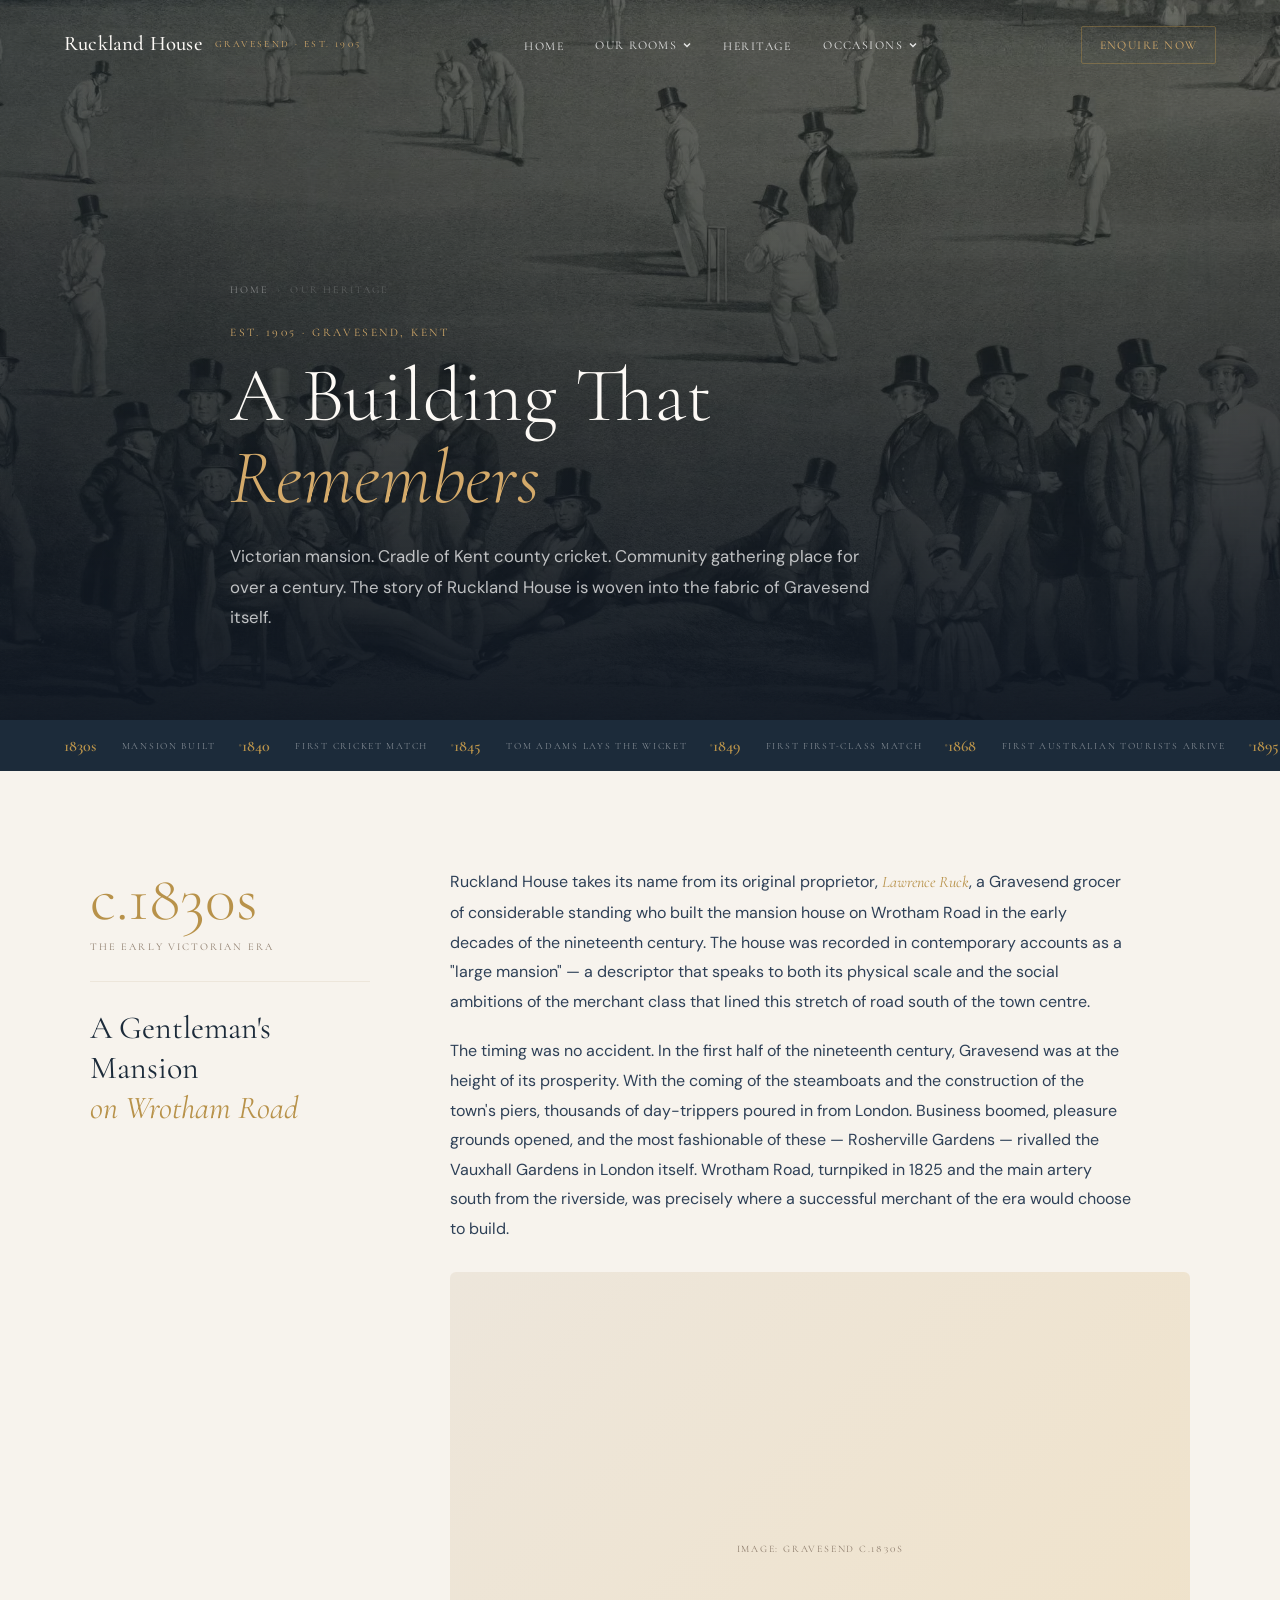
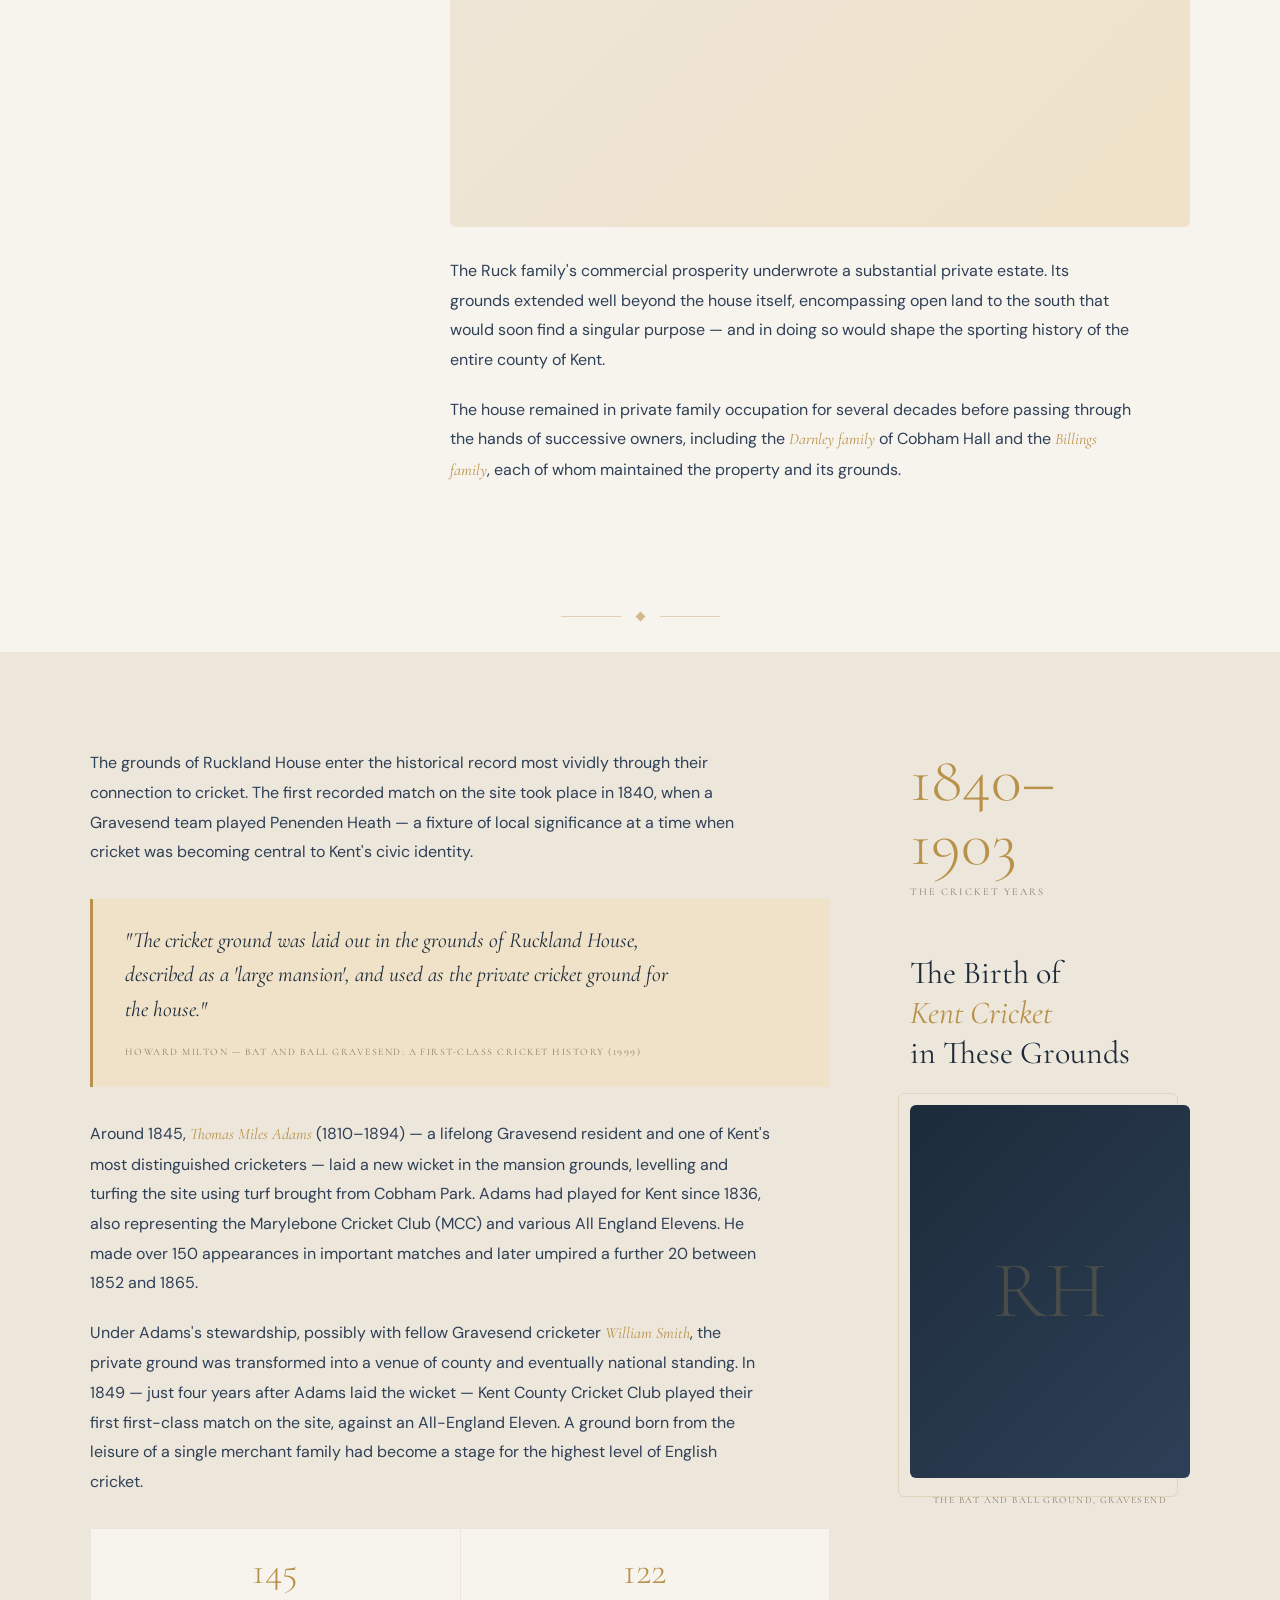
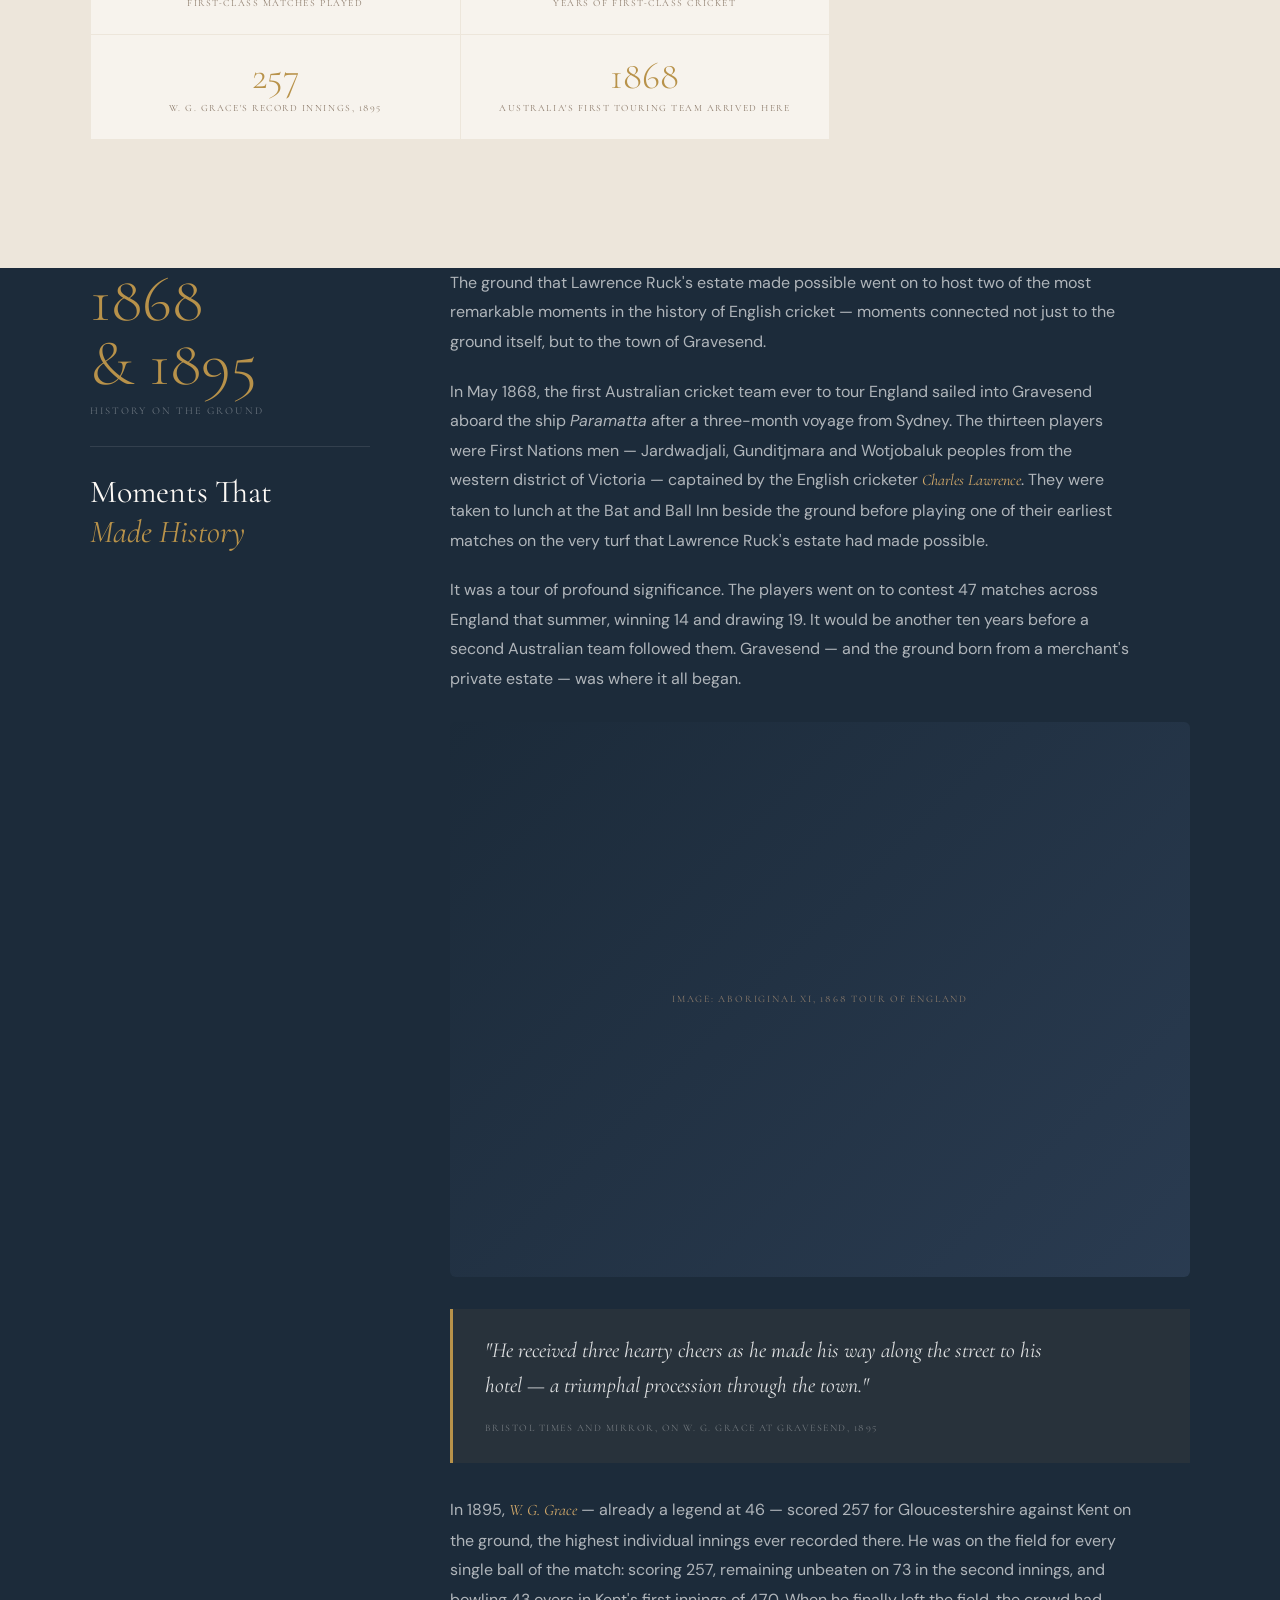
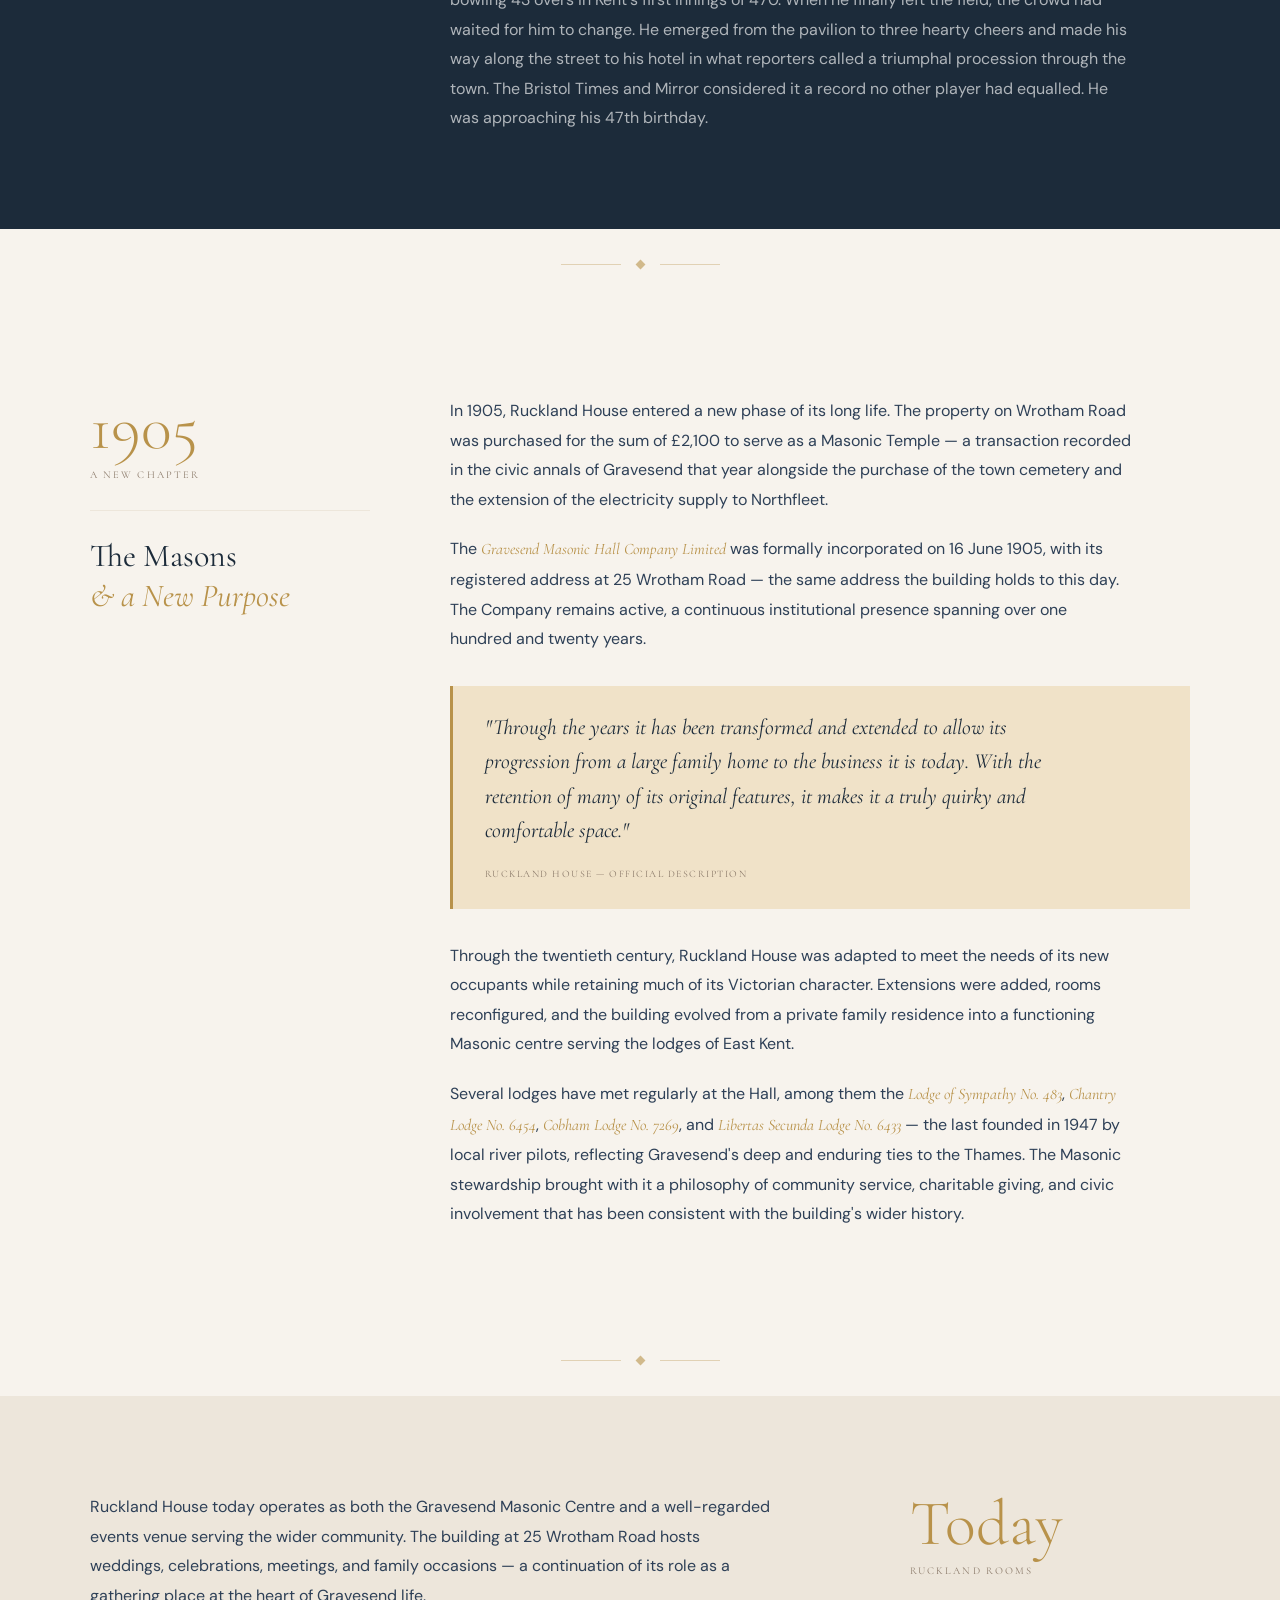
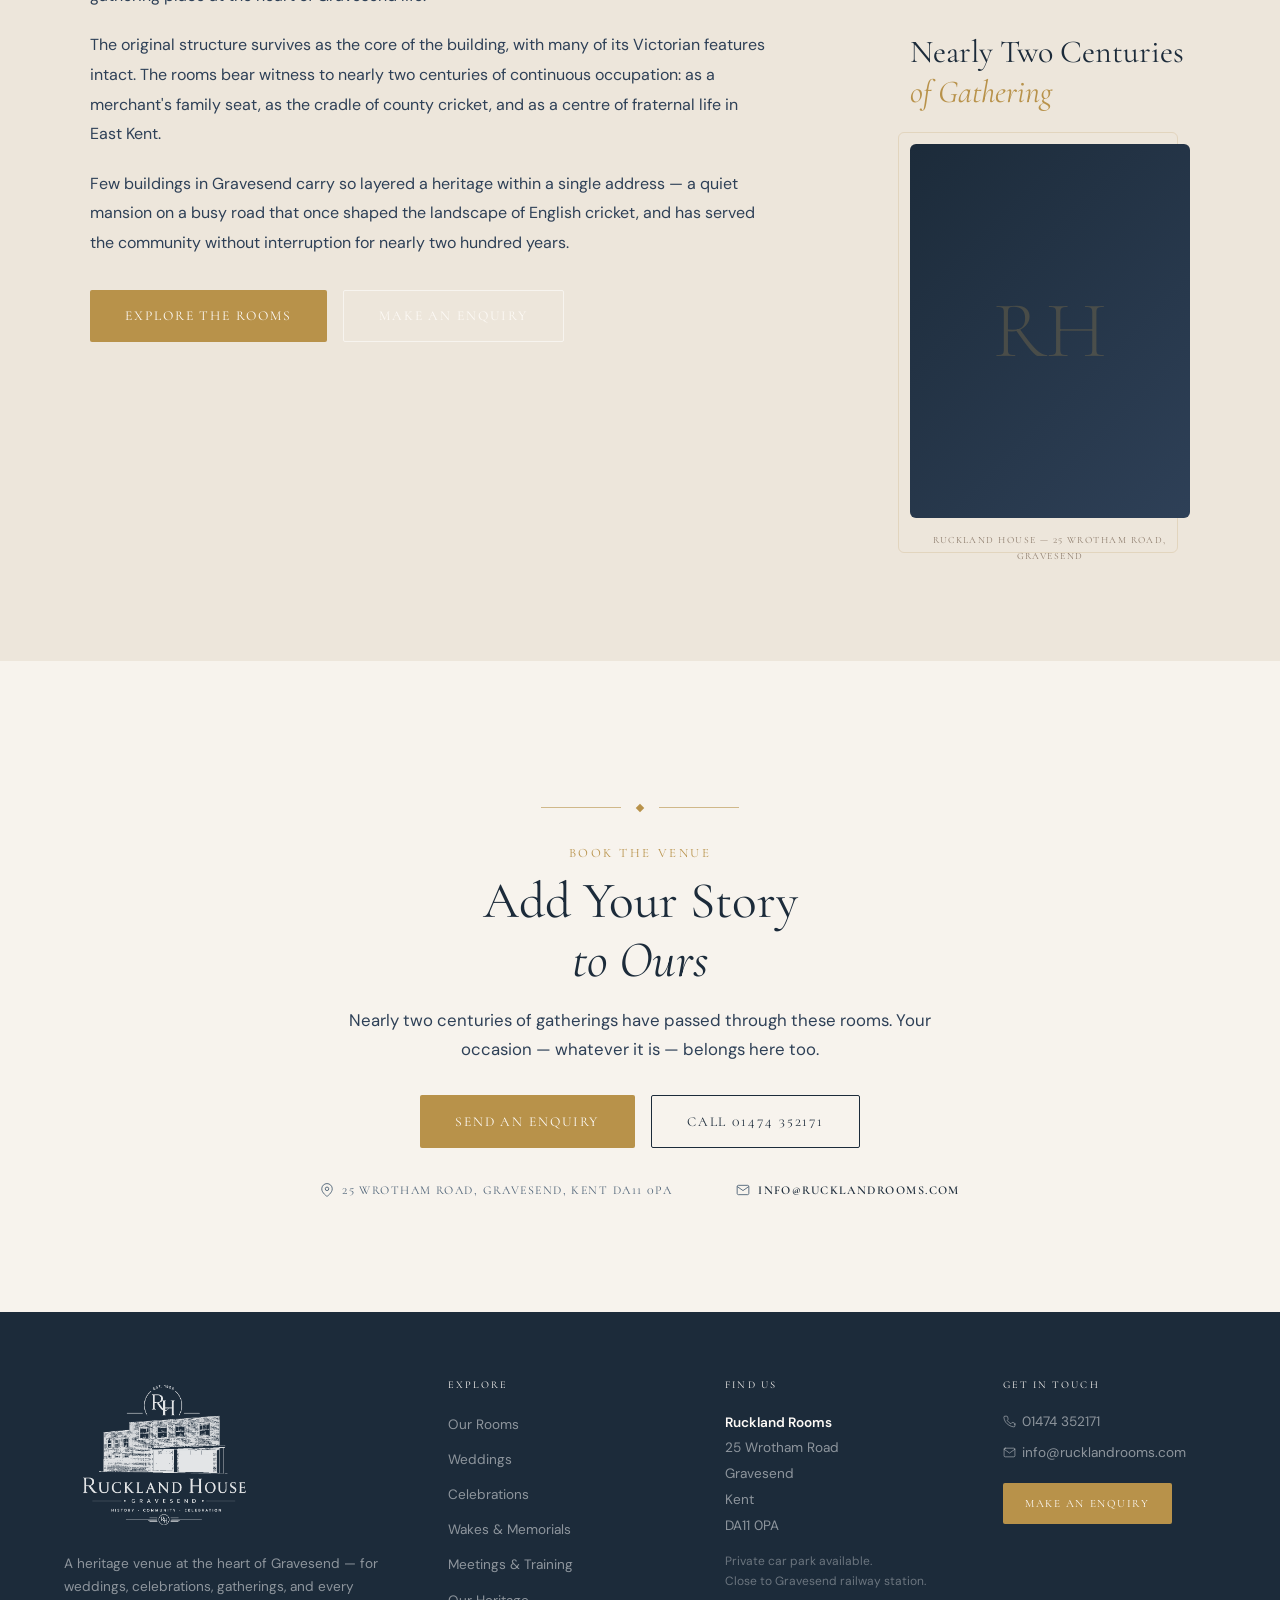
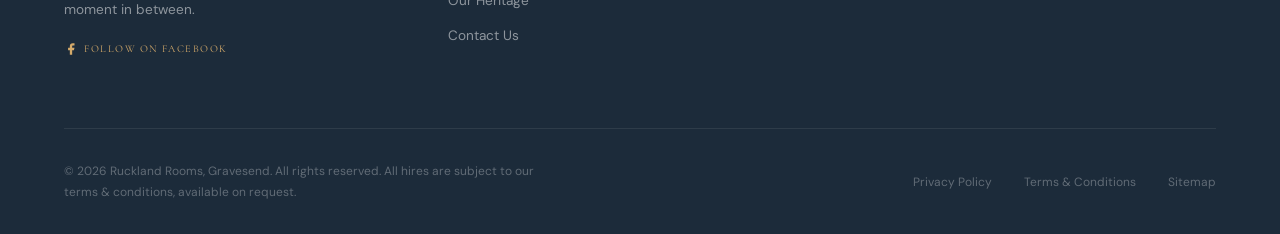
==== commit 85b4e401: "Update heritage.html" ====
--- a/heritage.html
+++ b/heritage.html
@@ -35,11 +35,11 @@
     }
     .page-hero__img {
       position: absolute; inset: 0;
-      background-image: url('images/heritage-building.jpg');
+      background-image: url('images/rh6.avif');
       background-size: cover;
-      background-position: center 40%;
+      background-position: center 35%;
       z-index: 0;
-      filter: sepia(20%) brightness(0.82);
+      filter: sepia(10%) brightness(0.75);
       transition: transform 8s ease-out;
     }
     .page-hero__img.loaded { transform: scale(1.03); }
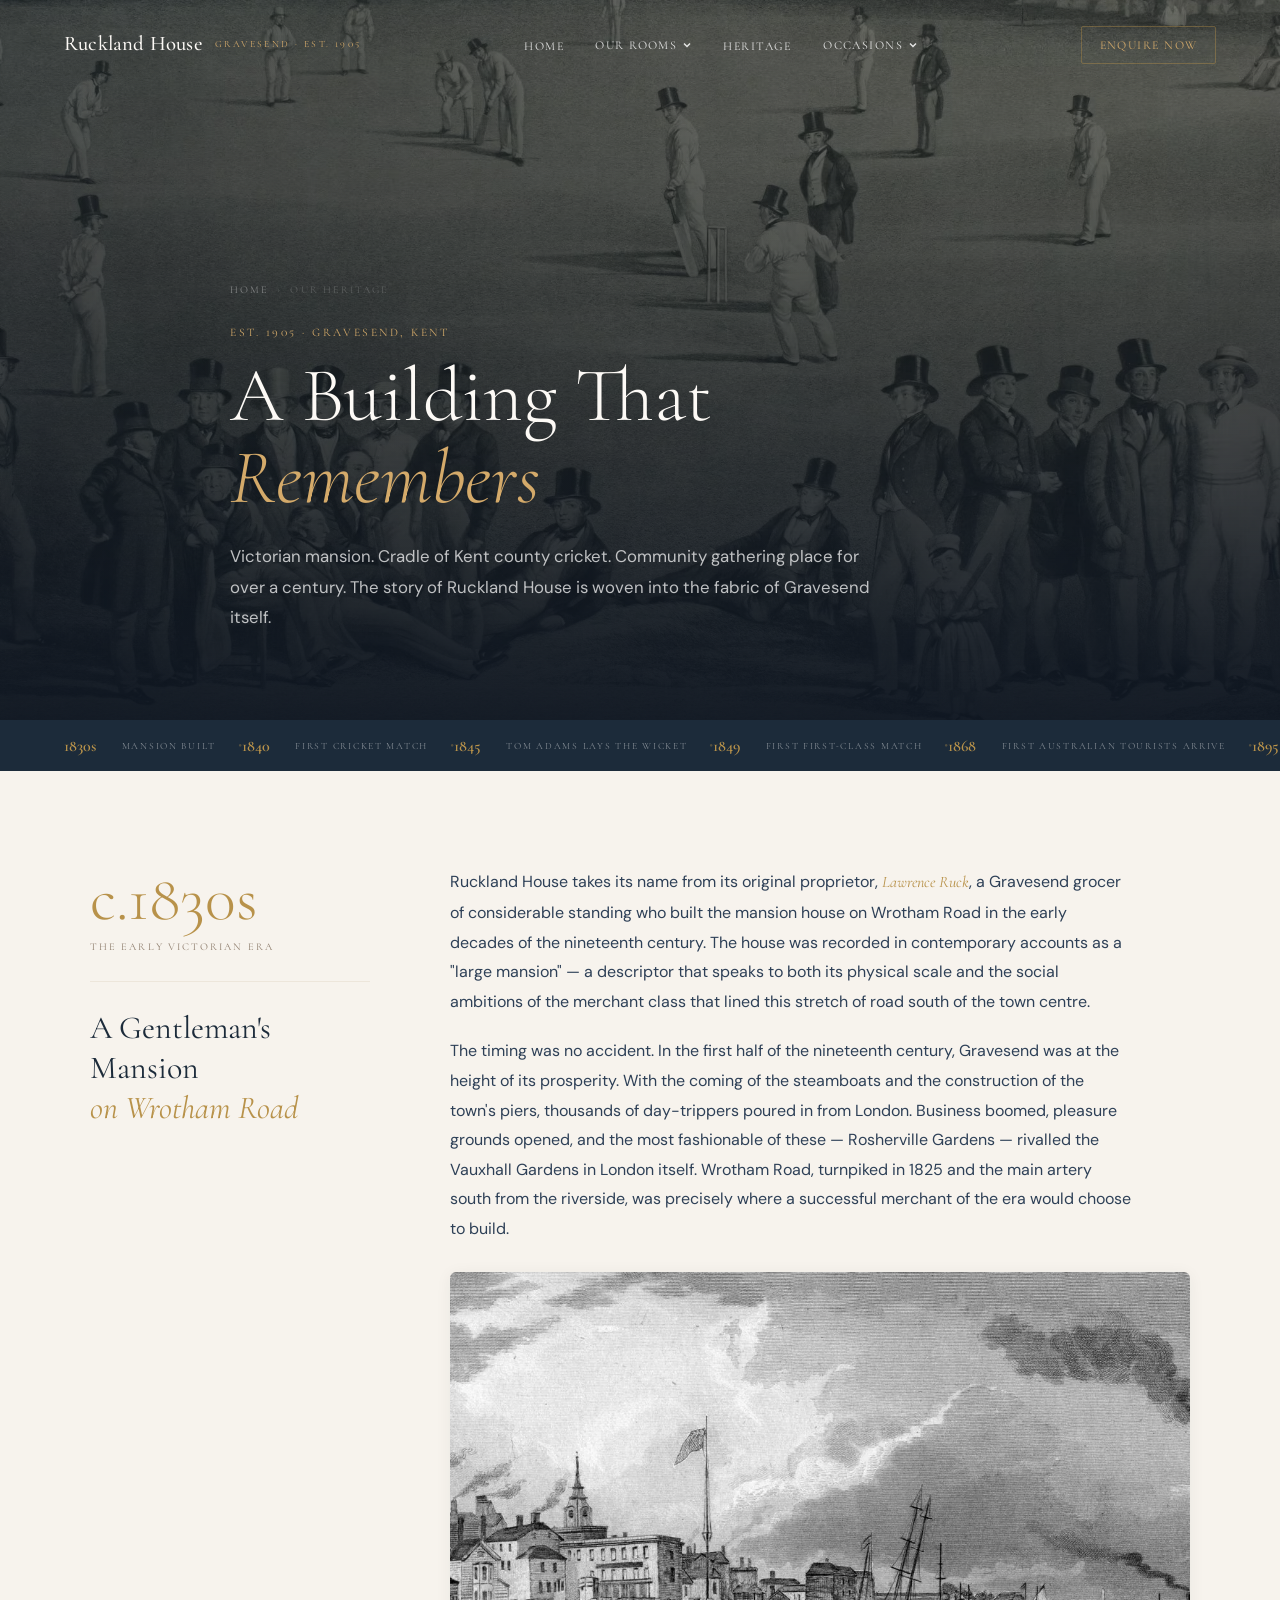
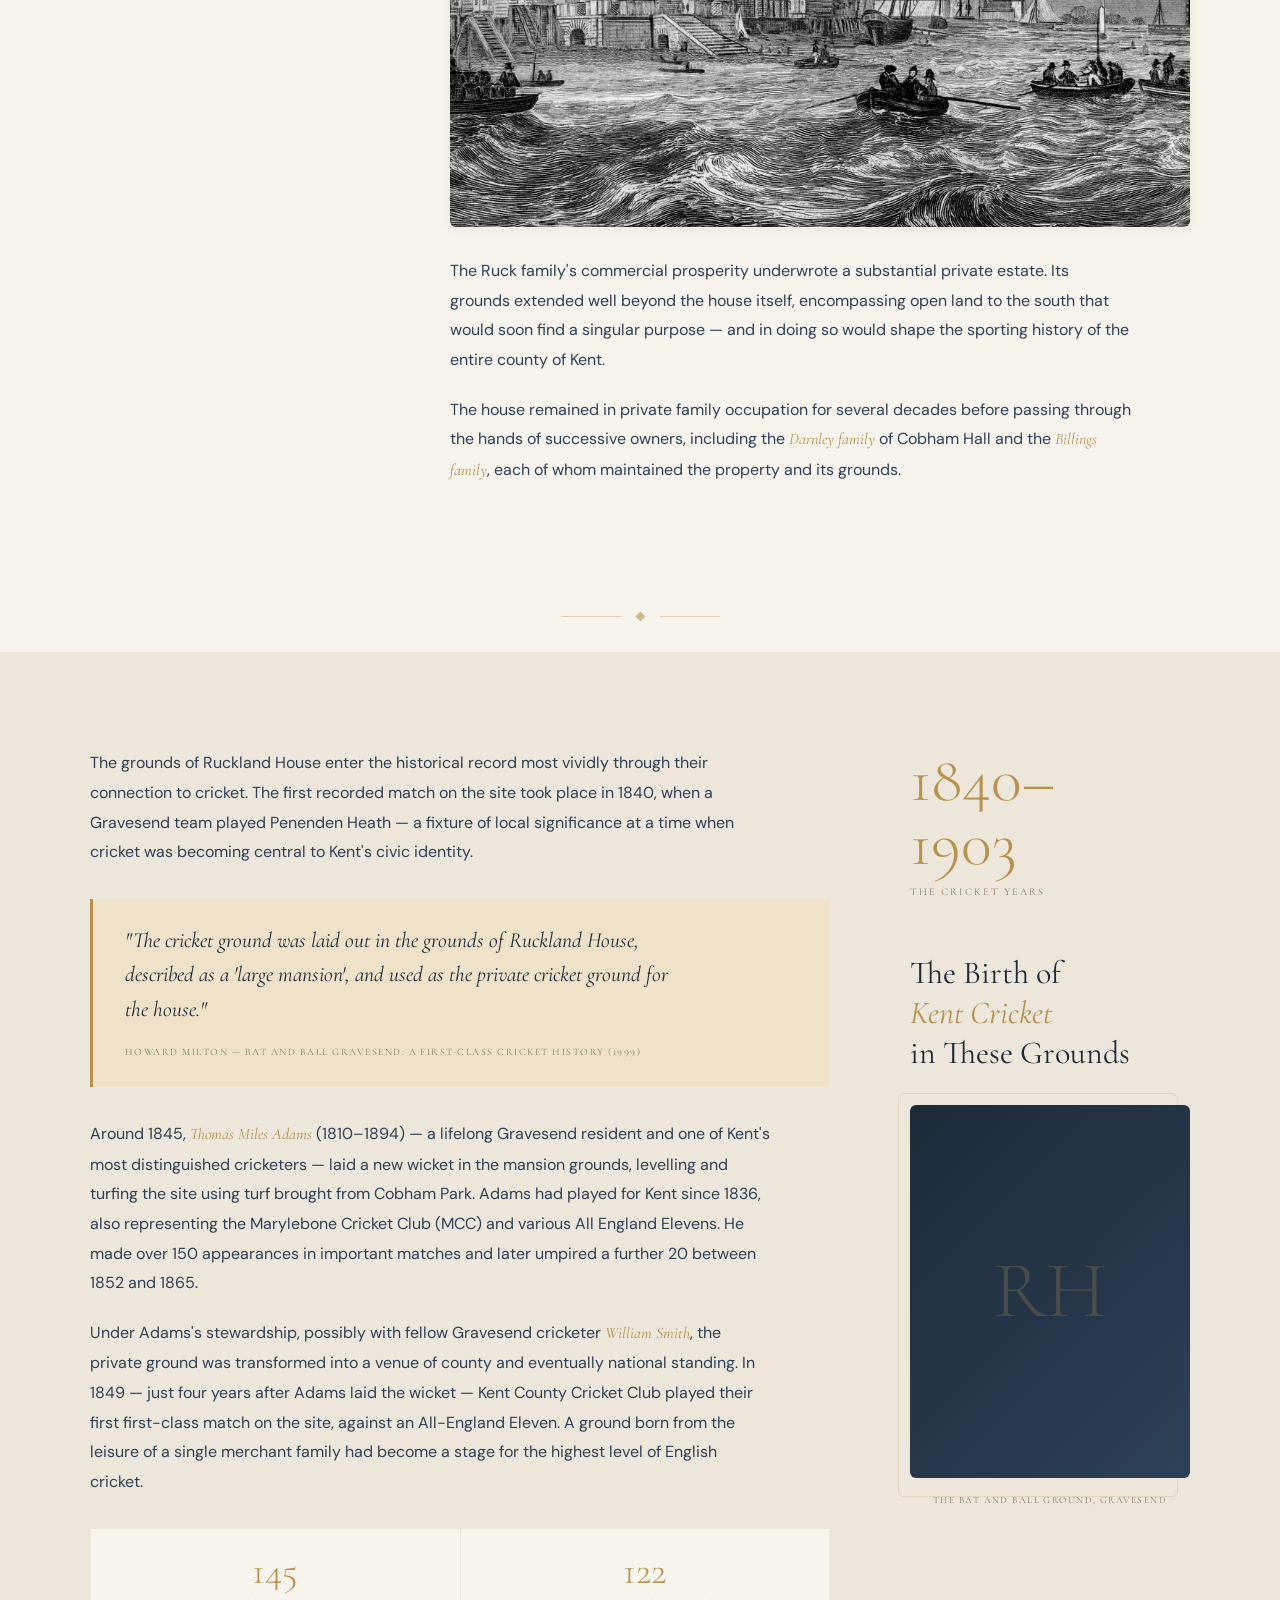
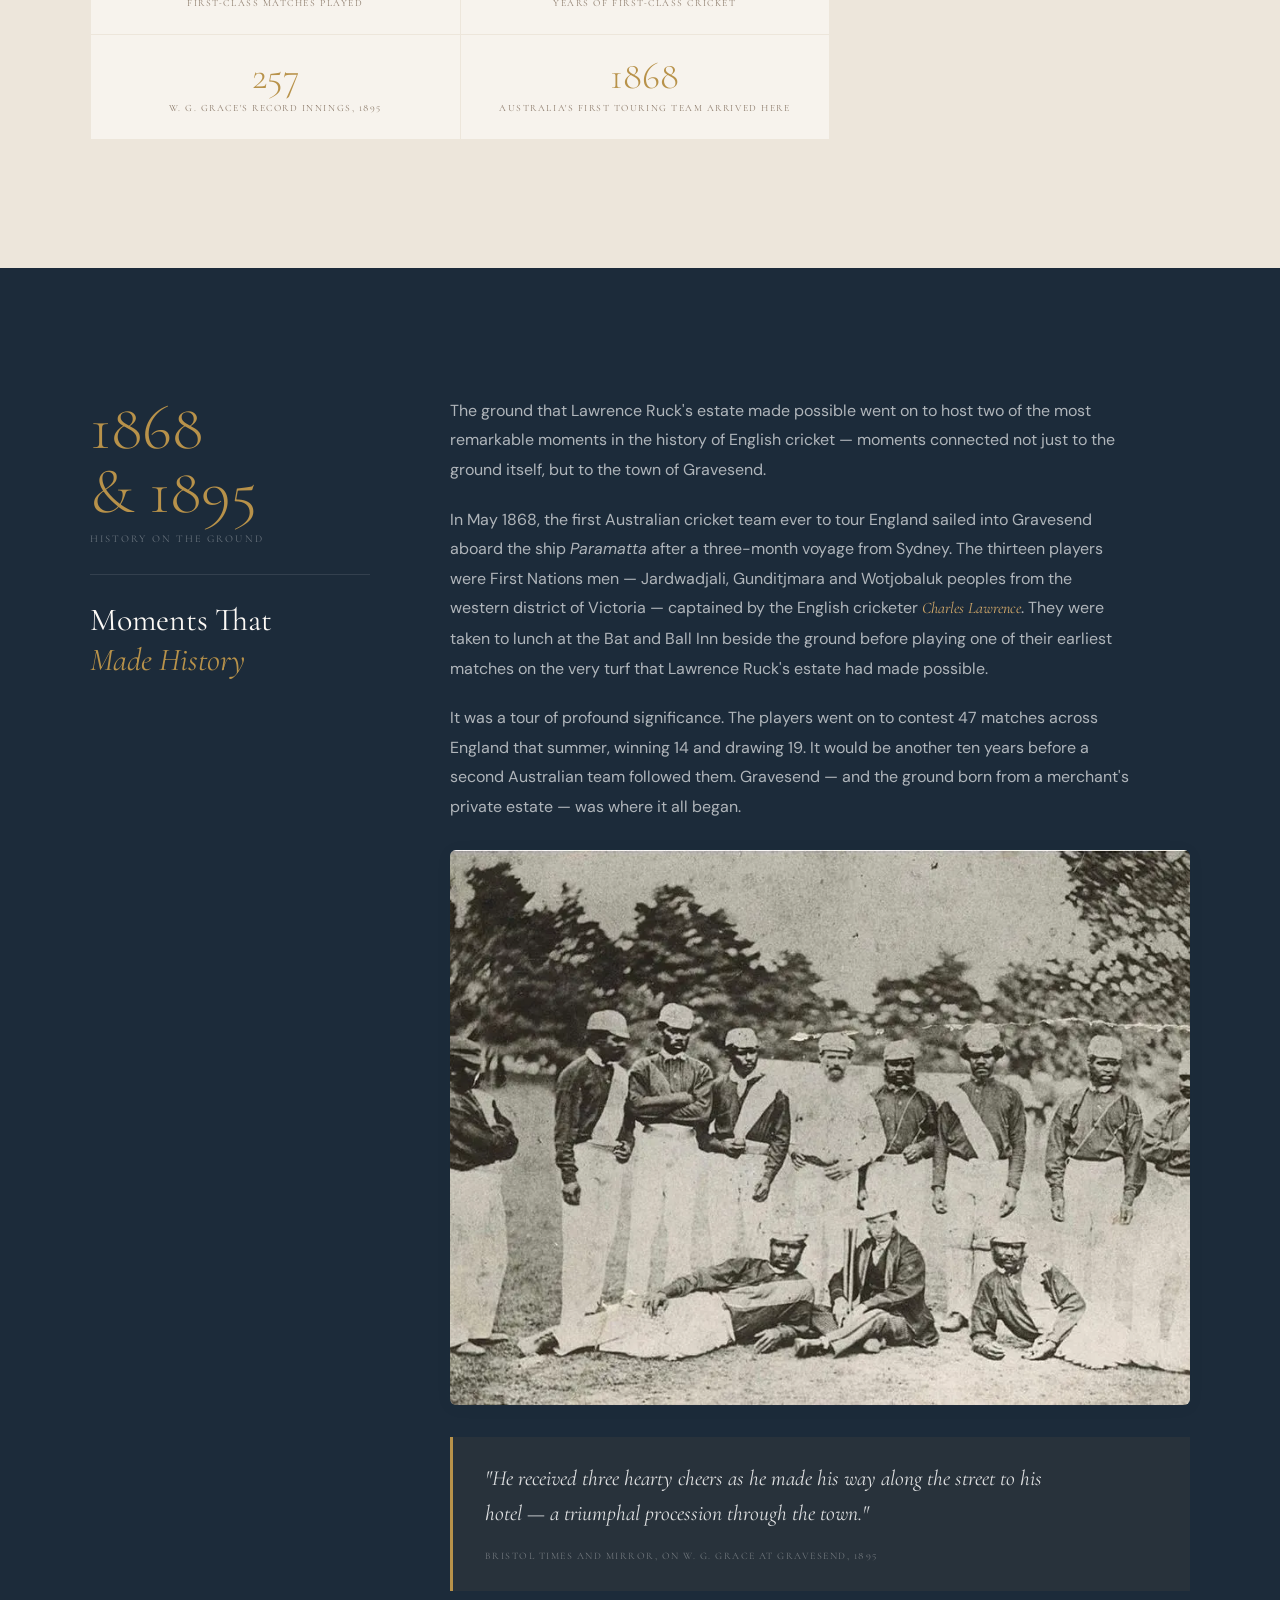
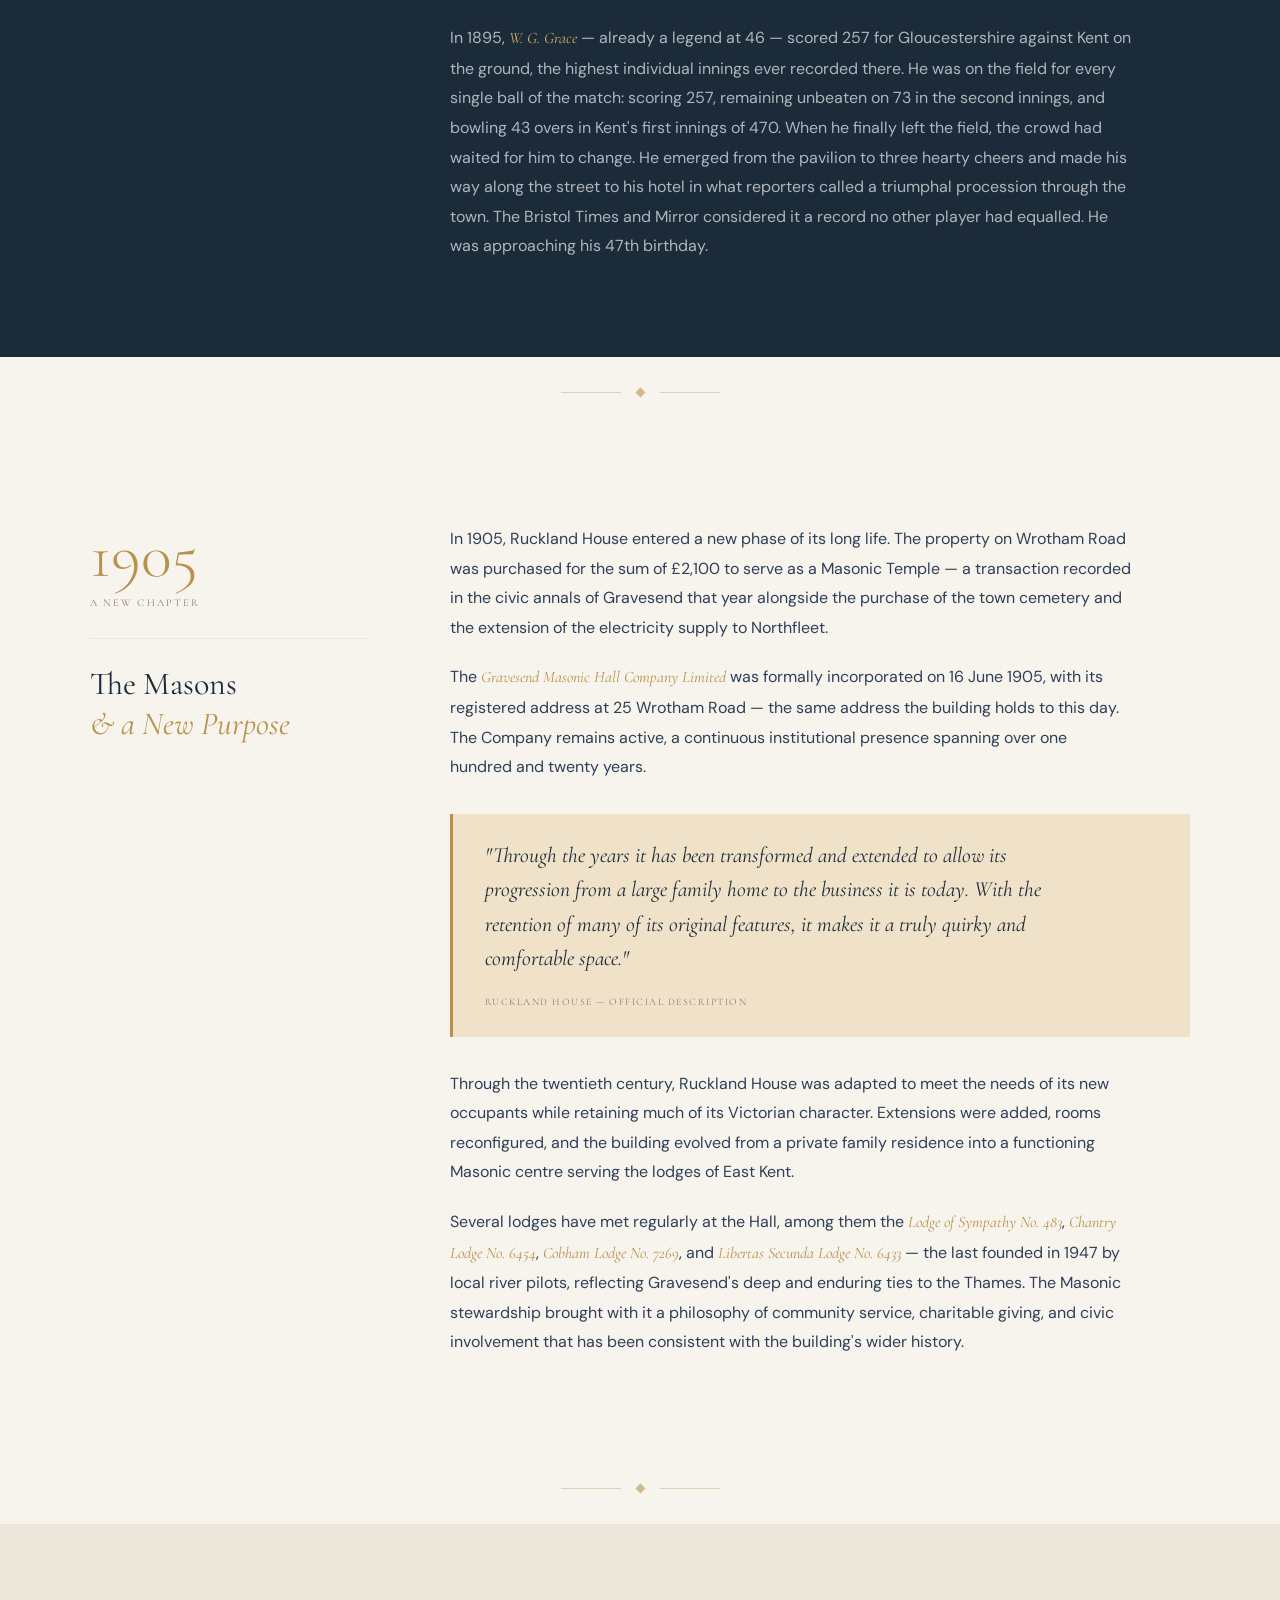
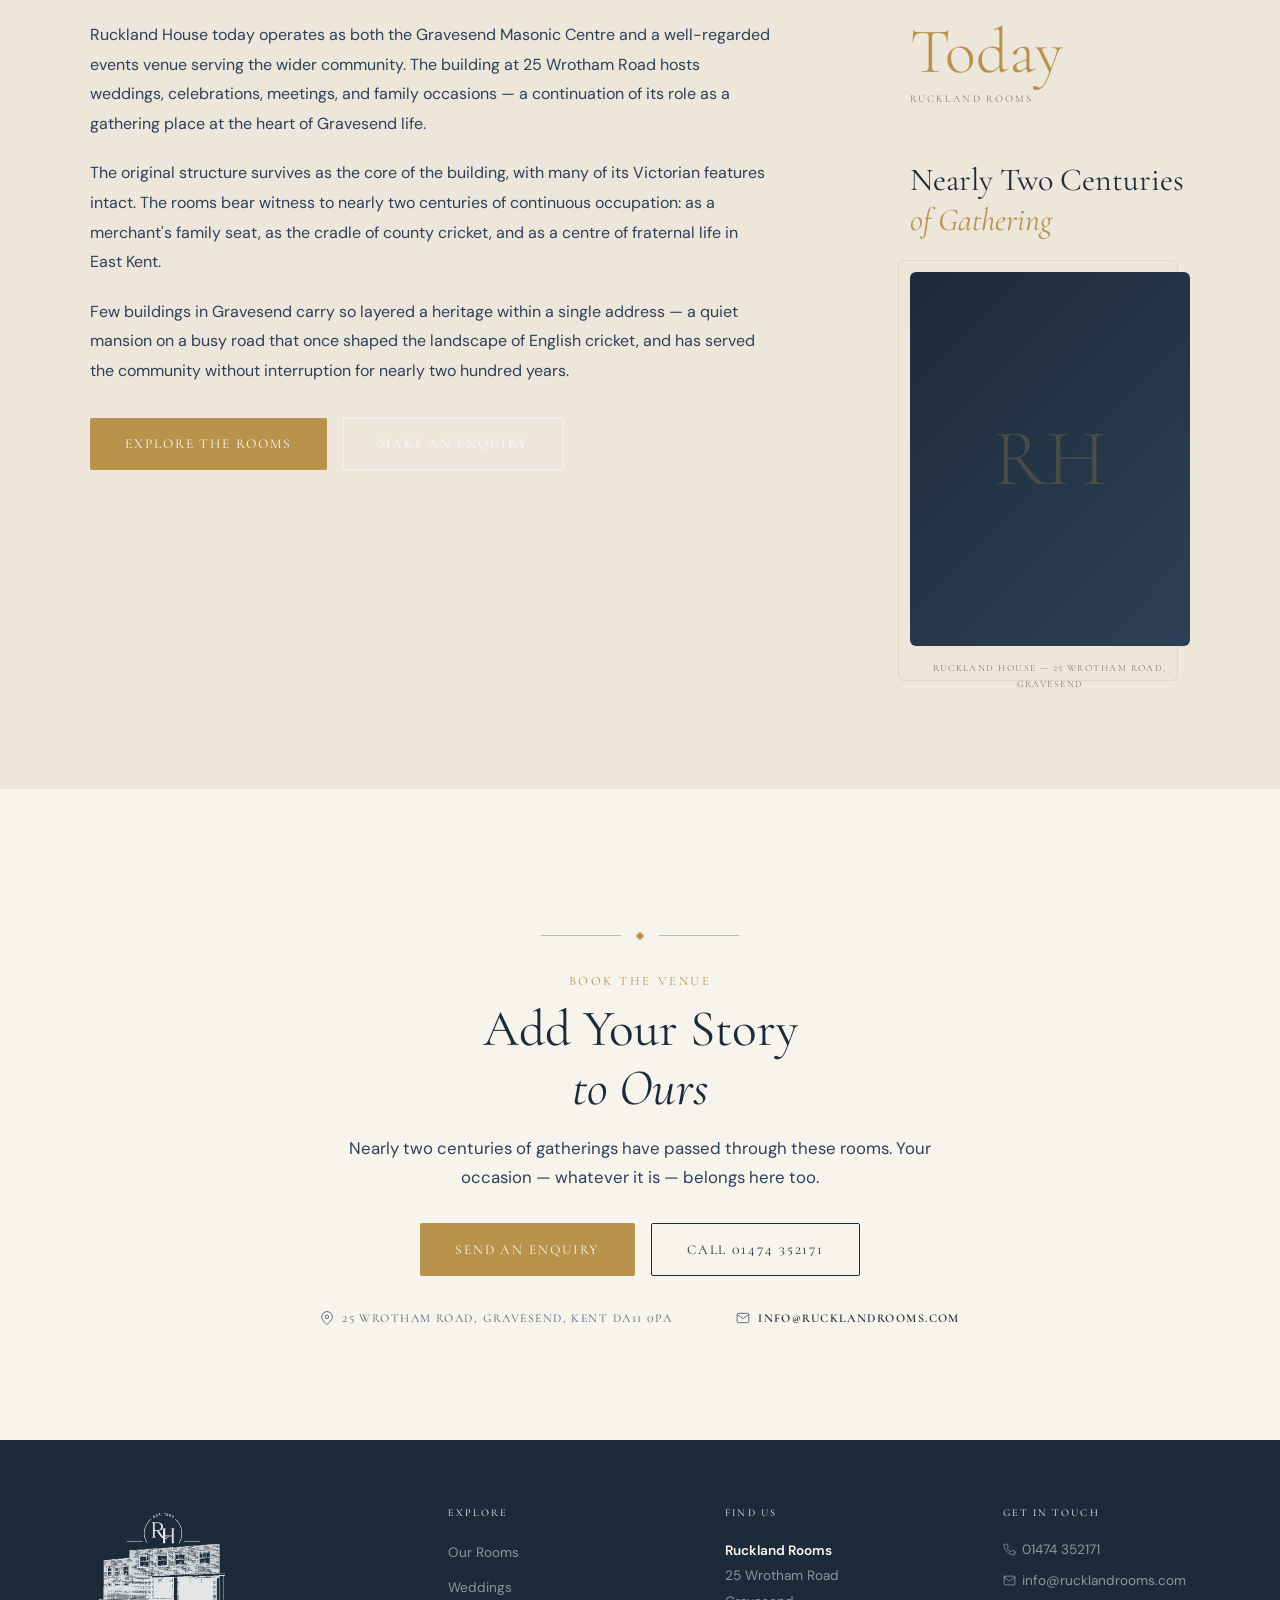
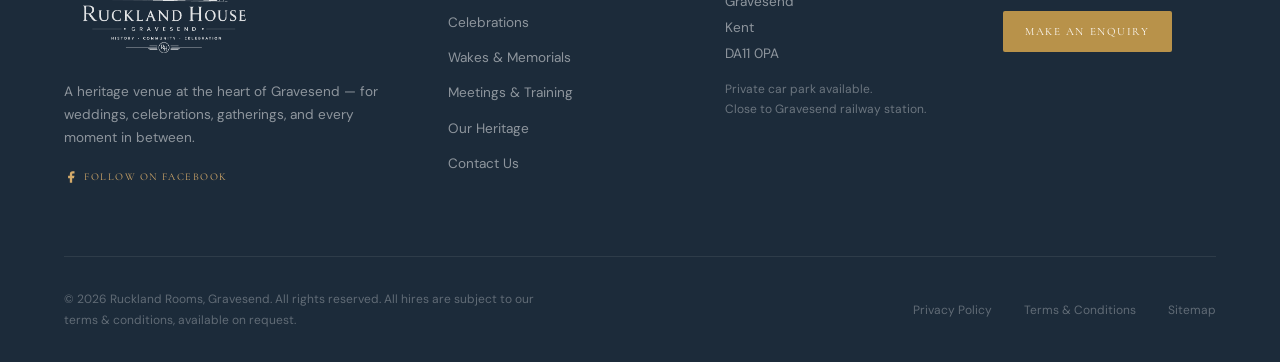
==== commit 8ac45b4e: "Update heritage.html" ====
--- a/heritage.html
+++ b/heritage.html
@@ -559,14 +559,14 @@
           <p>
             The timing was no accident. In the first half of the nineteenth century, Gravesend was at the height of its prosperity. With the coming of the steamboats and the construction of the town's piers, thousands of day-trippers poured in from London. Business boomed, pleasure grounds opened, and the most fashionable of these — Rosherville Gardens — rivalled the Vauxhall Gardens in London itself. Wrotham Road, turnpiked in 1825 and the main artery south from the riverside, was precisely where a successful merchant of the era would choose to build.
           </p>
-          <div class="h-body-img-placeholder" aria-hidden="true">
-            <!--
-              SUGGESTED IMAGE: A period illustration or map of Gravesend c.1830–1850,
-              or an early photograph of Wrotham Road. Dimensions: 800×600px minimum.
-              Replace this div with: <img src="images/heritage-gravesend-1830s.jpg" alt="..." class="h-body-img" />
-            -->
-            <span>Image: Gravesend c.1830s</span>
-          </div>
+          <img
+            src="images/rh8.webp"
+            alt="Gravesend c.1830s — the town at the height of its Victorian prosperity"
+            class="h-body-img"
+            width="800"
+            height="600"
+            loading="lazy"
+          />
           <p>
             The Ruck family's commercial prosperity underwrote a substantial private estate. Its grounds extended well beyond the house itself, encompassing open land to the south that would soon find a singular purpose — and in doing so would shape the sporting history of the entire county of Kent.
           </p>
@@ -653,7 +653,7 @@
     <!-- ================================================
          SECTION 3 — Famous Visitors
     ================================================ -->
-    <section class="h-section h-section--dark" aria-labelledby="visitors-title">
+    <section class="h-section h-section--dark" aria-labelledby="visitors-title" style="padding-top: 8rem;">
       <div class="h-section__inner">
 
         <aside class="h-sidebar reveal">
@@ -675,14 +675,14 @@
             It was a tour of profound significance. The players went on to contest 47 matches across England that summer, winning 14 and drawing 19. It would be another ten years before a second Australian team followed them. Gravesend — and the ground born from a merchant's private estate — was where it all began.
           </p>
 
-          <div class="h-body-img-placeholder" aria-hidden="true">
-            <!--
-              SUGGESTED IMAGE: The 1868 Aboriginal cricket team photograph (widely reproduced,
-              check rights). Or a reproduction of a period match illustration.
-              Replace with: <img src="images/heritage-aboriginal-team-1868.jpg" alt="..." class="h-body-img" />
-            -->
-            <span>Image: Aboriginal XI, 1868 Tour of England</span>
-          </div>
+          <img
+            src="images/rh7.webp"
+            alt="The Aboriginal XI, 1868 Tour of England — the first Australian cricket team to tour England arrived at Gravesend"
+            class="h-body-img"
+            width="800"
+            height="600"
+            loading="lazy"
+          />
 
           <div class="h-pull">
             <p>"He received three hearty cheers as he made his way along the street to his hotel — a triumphal procession through the town."</p>
@@ -764,7 +764,7 @@
             Few buildings in Gravesend carry so layered a heritage within a single address — a quiet mansion on a busy road that once shaped the landscape of English cricket, and has served the community without interruption for nearly two hundred years.
           </p>
           <div style="margin-top: 2rem; display: flex; gap: 1rem; flex-wrap: wrap;">
-            <a href="rooms.html" class="btn btn--primary">Explore the Rooms</a>
+            <a href="ruckland-room.html" class="btn btn--primary">Explore the Rooms</a>
             <a href="contact.html" class="btn btn--ghost">Make an Enquiry</a>
           </div>
         </div>
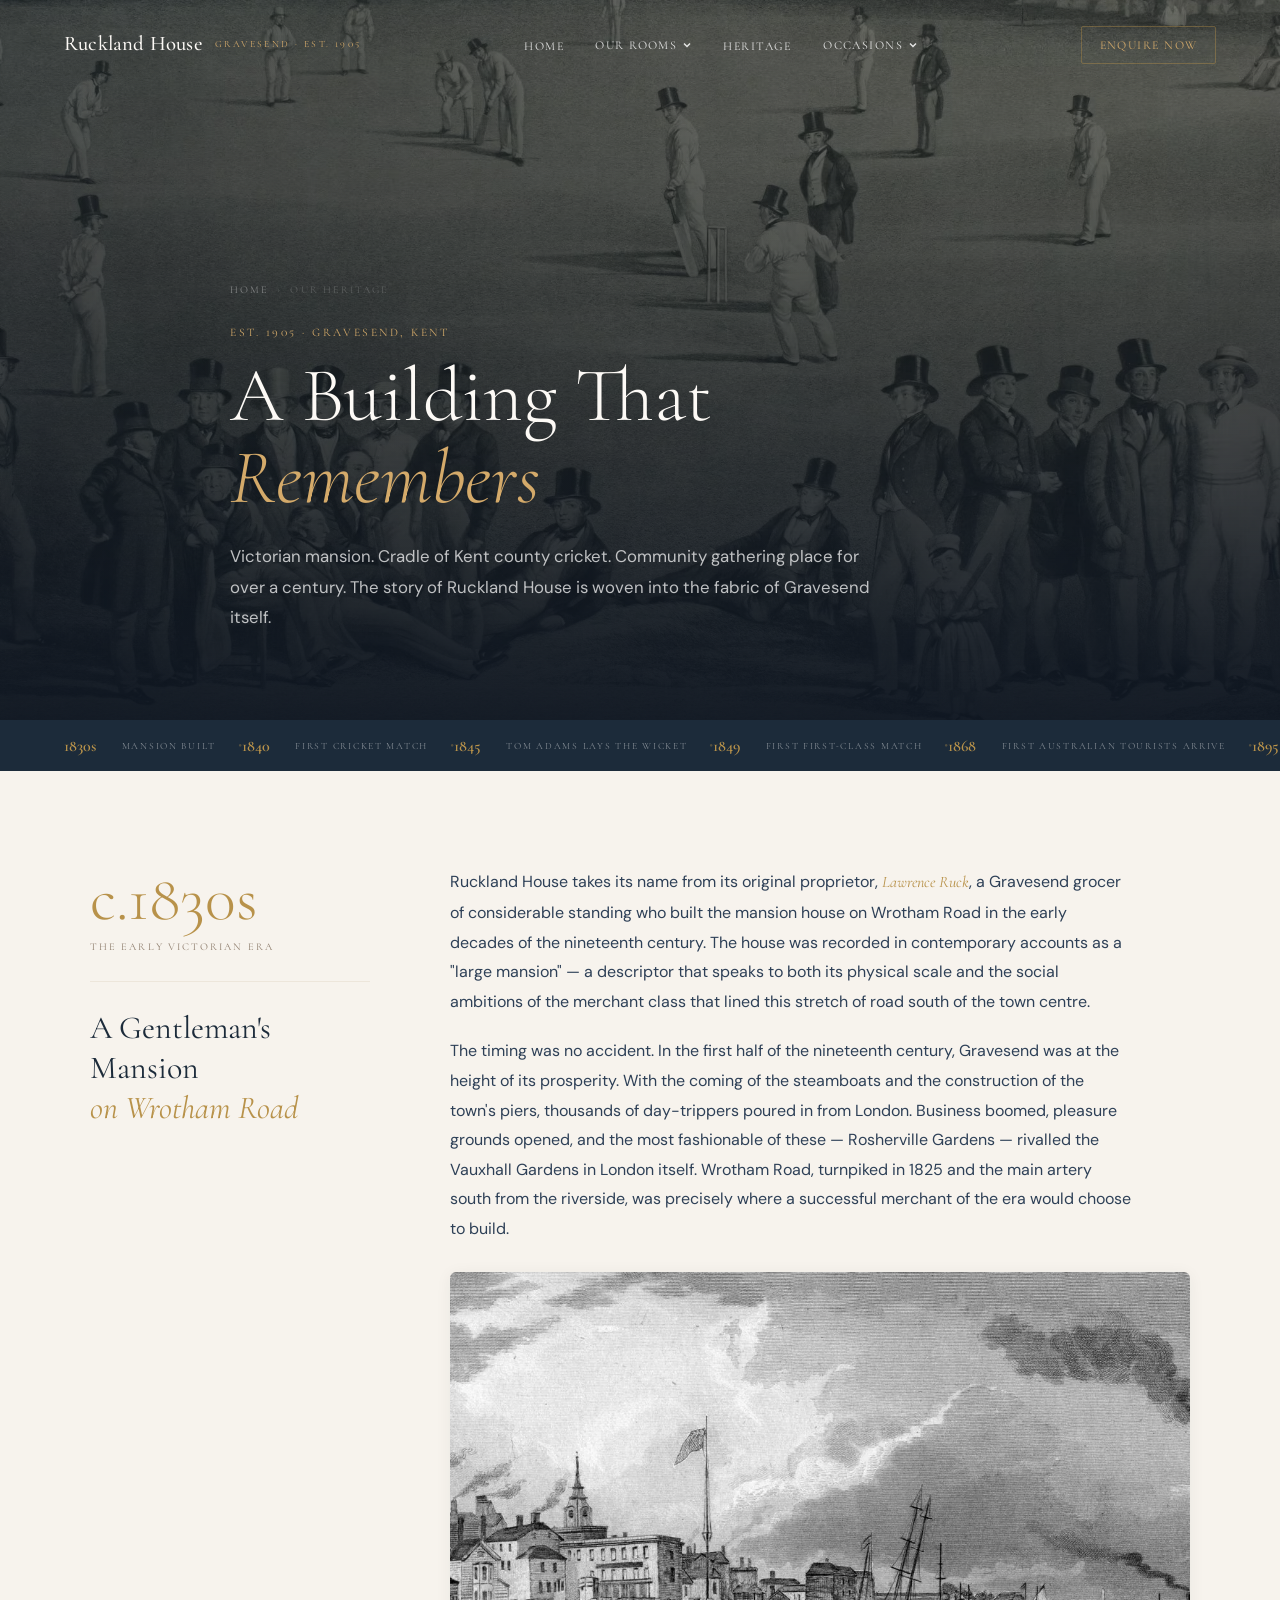
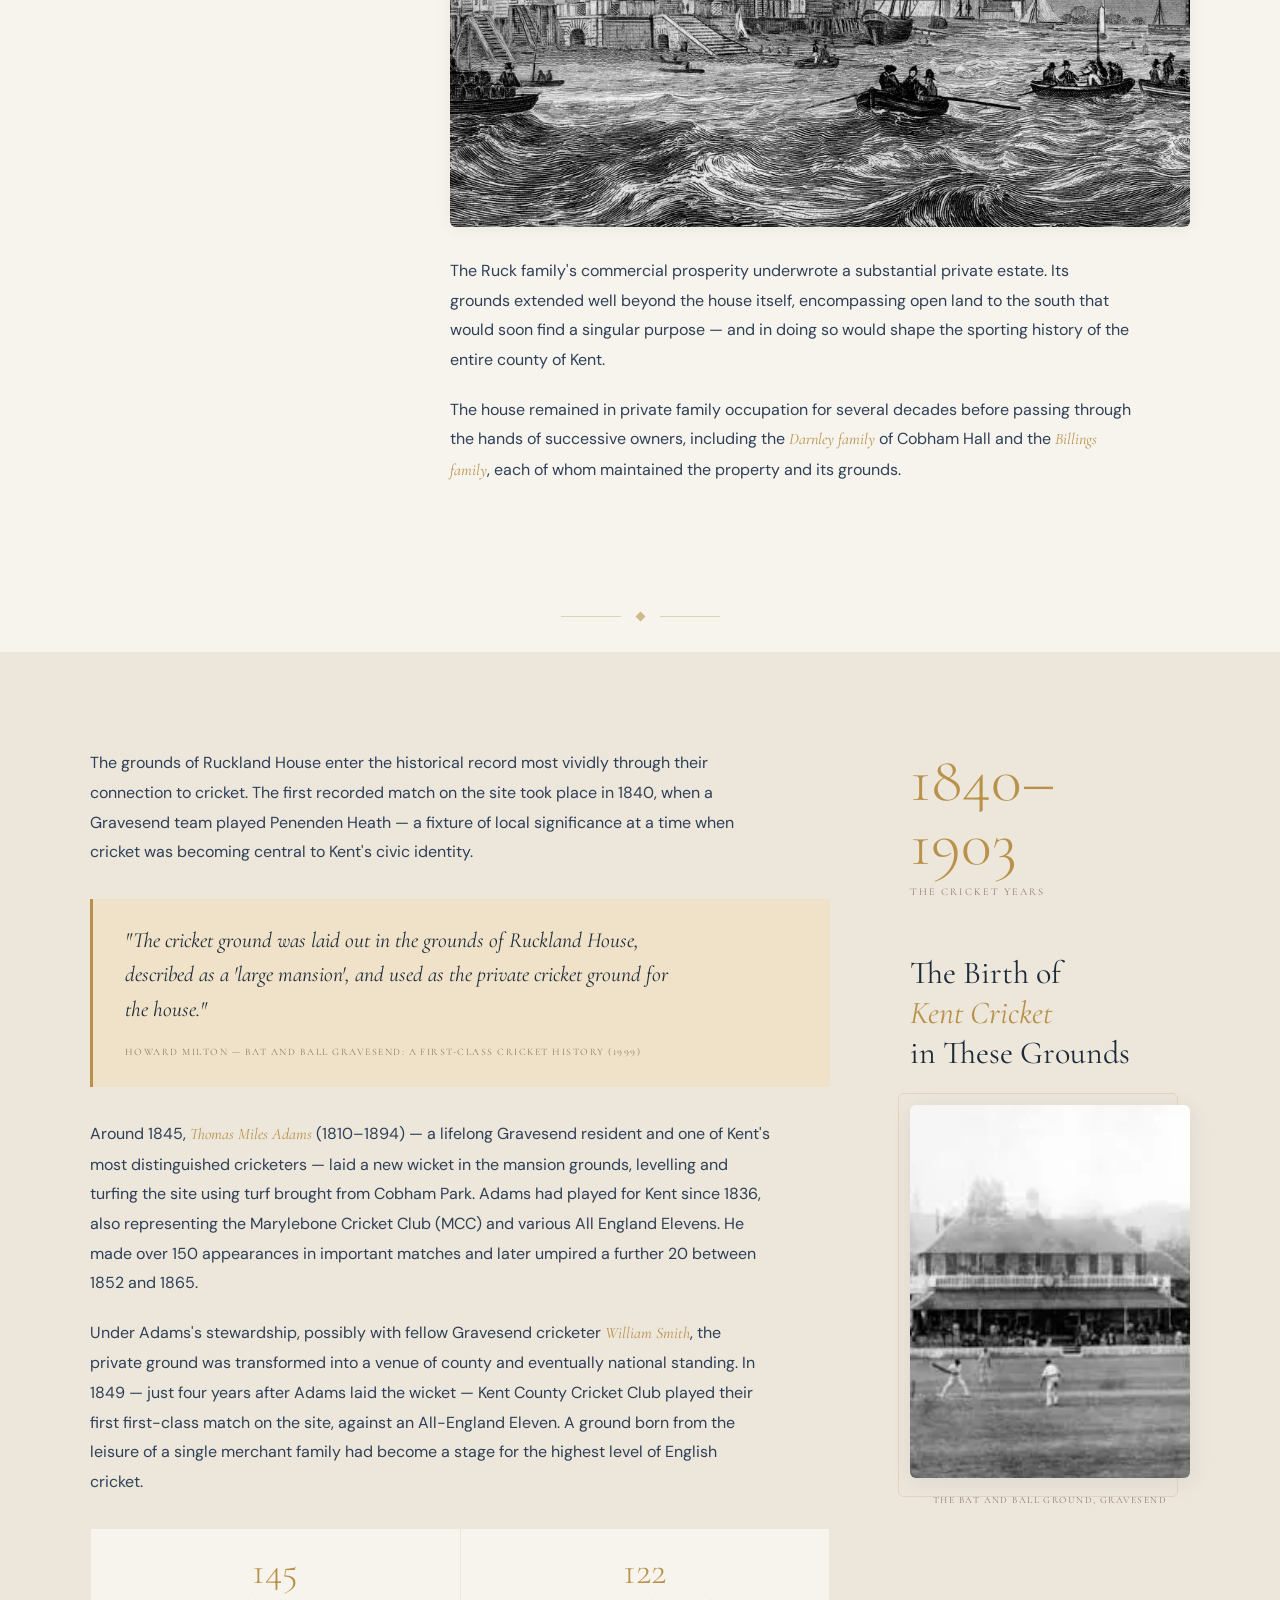
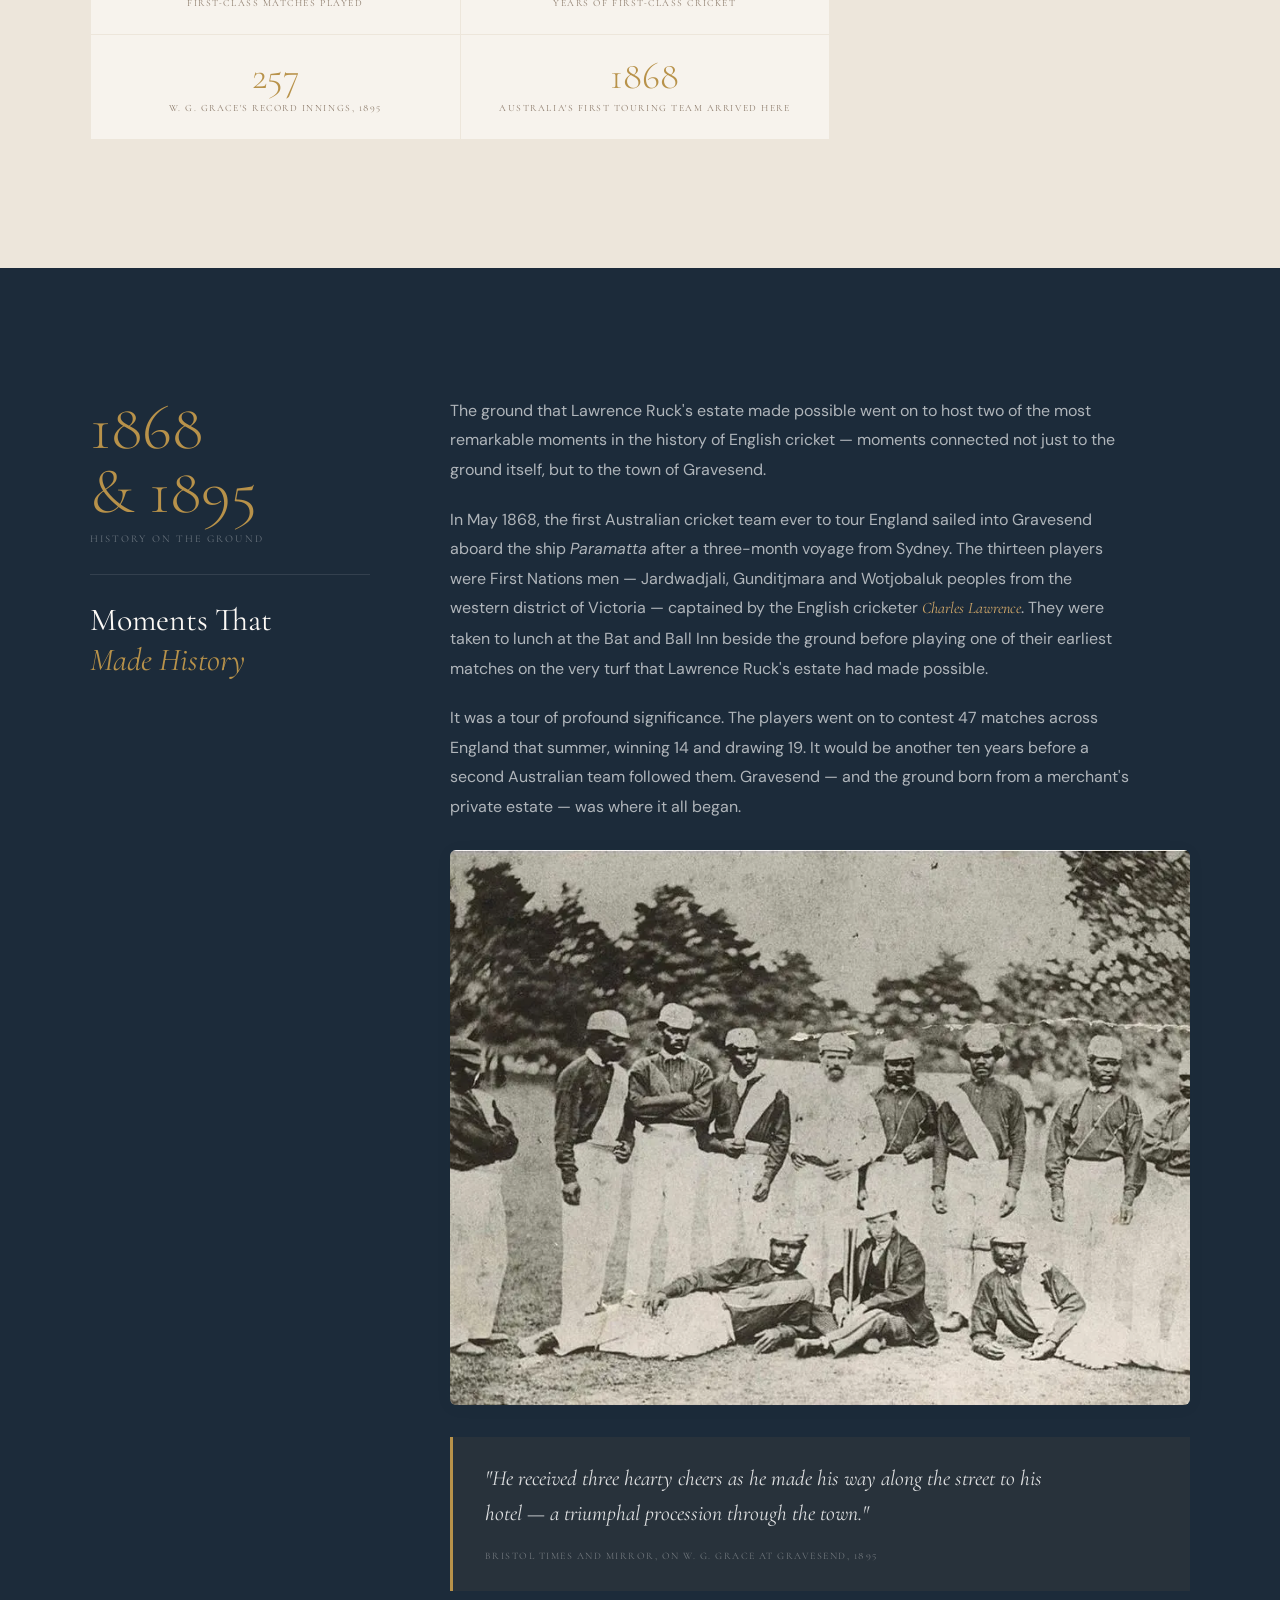
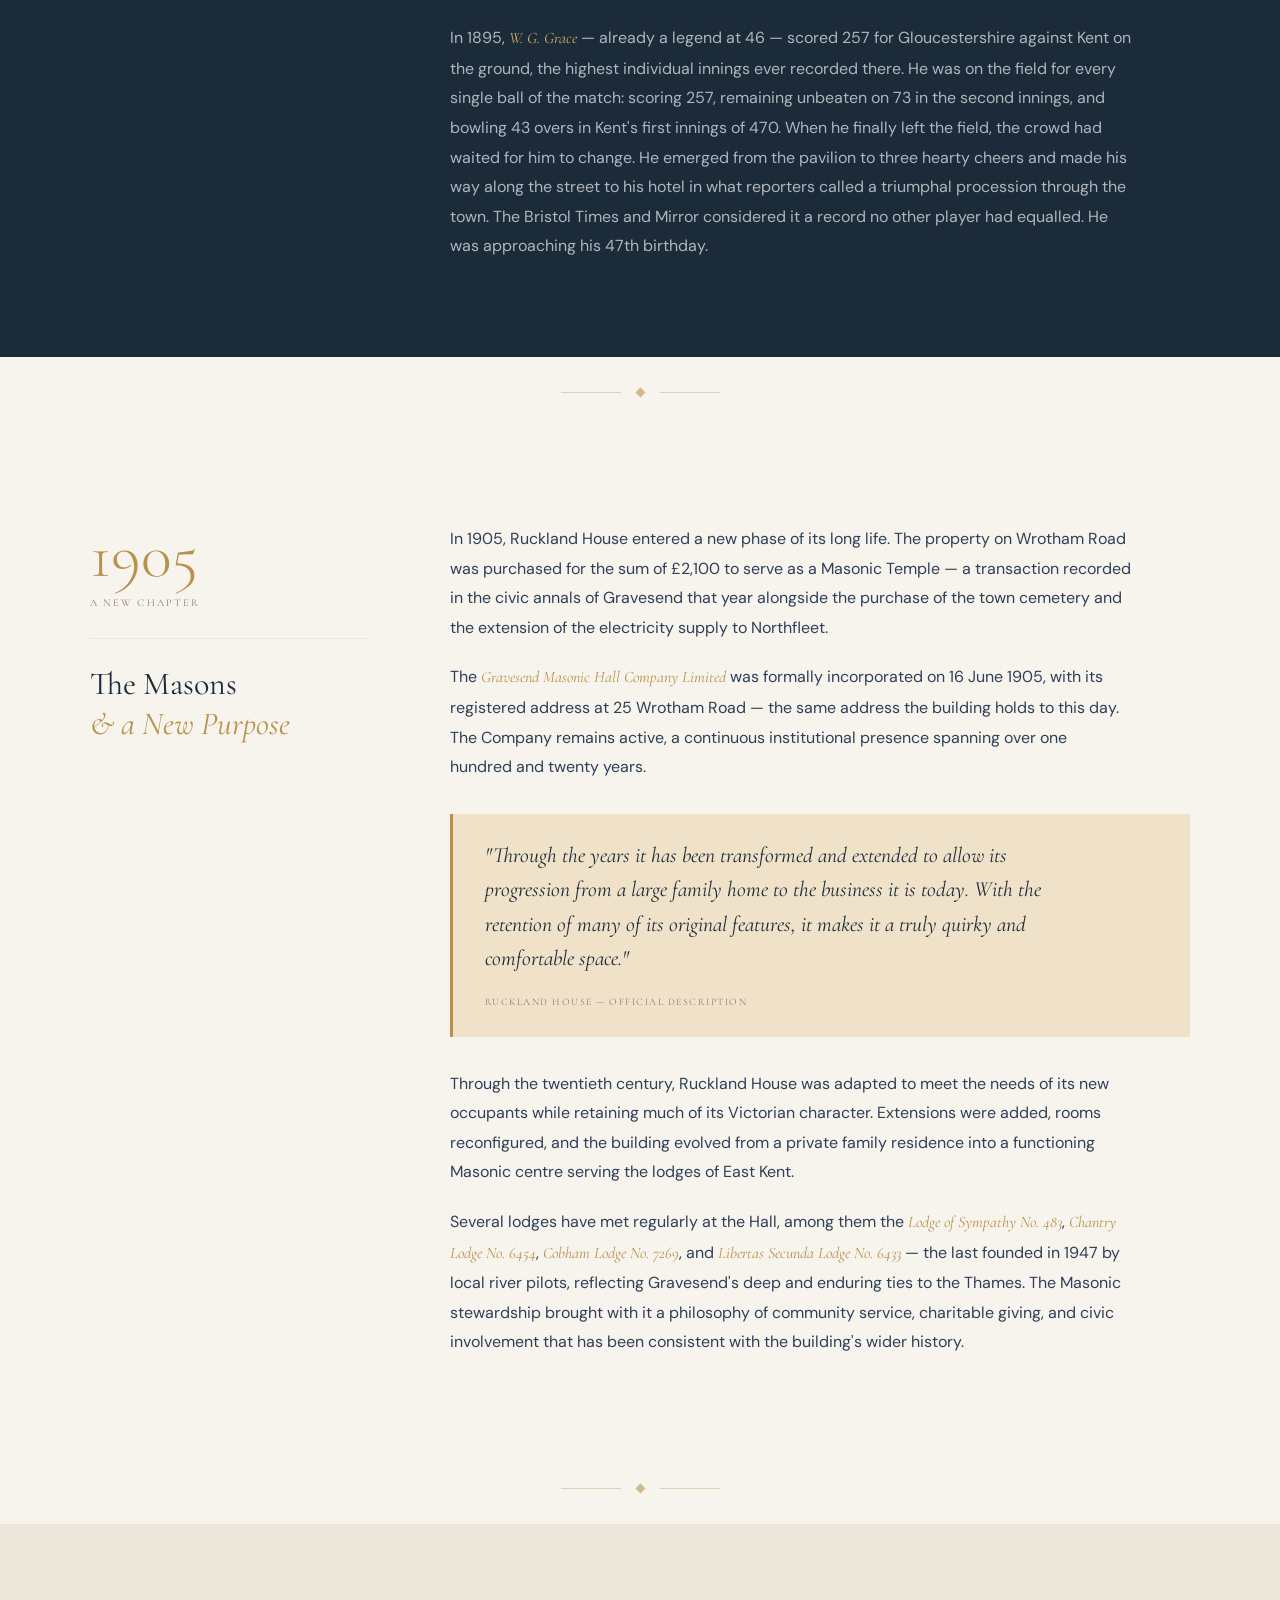
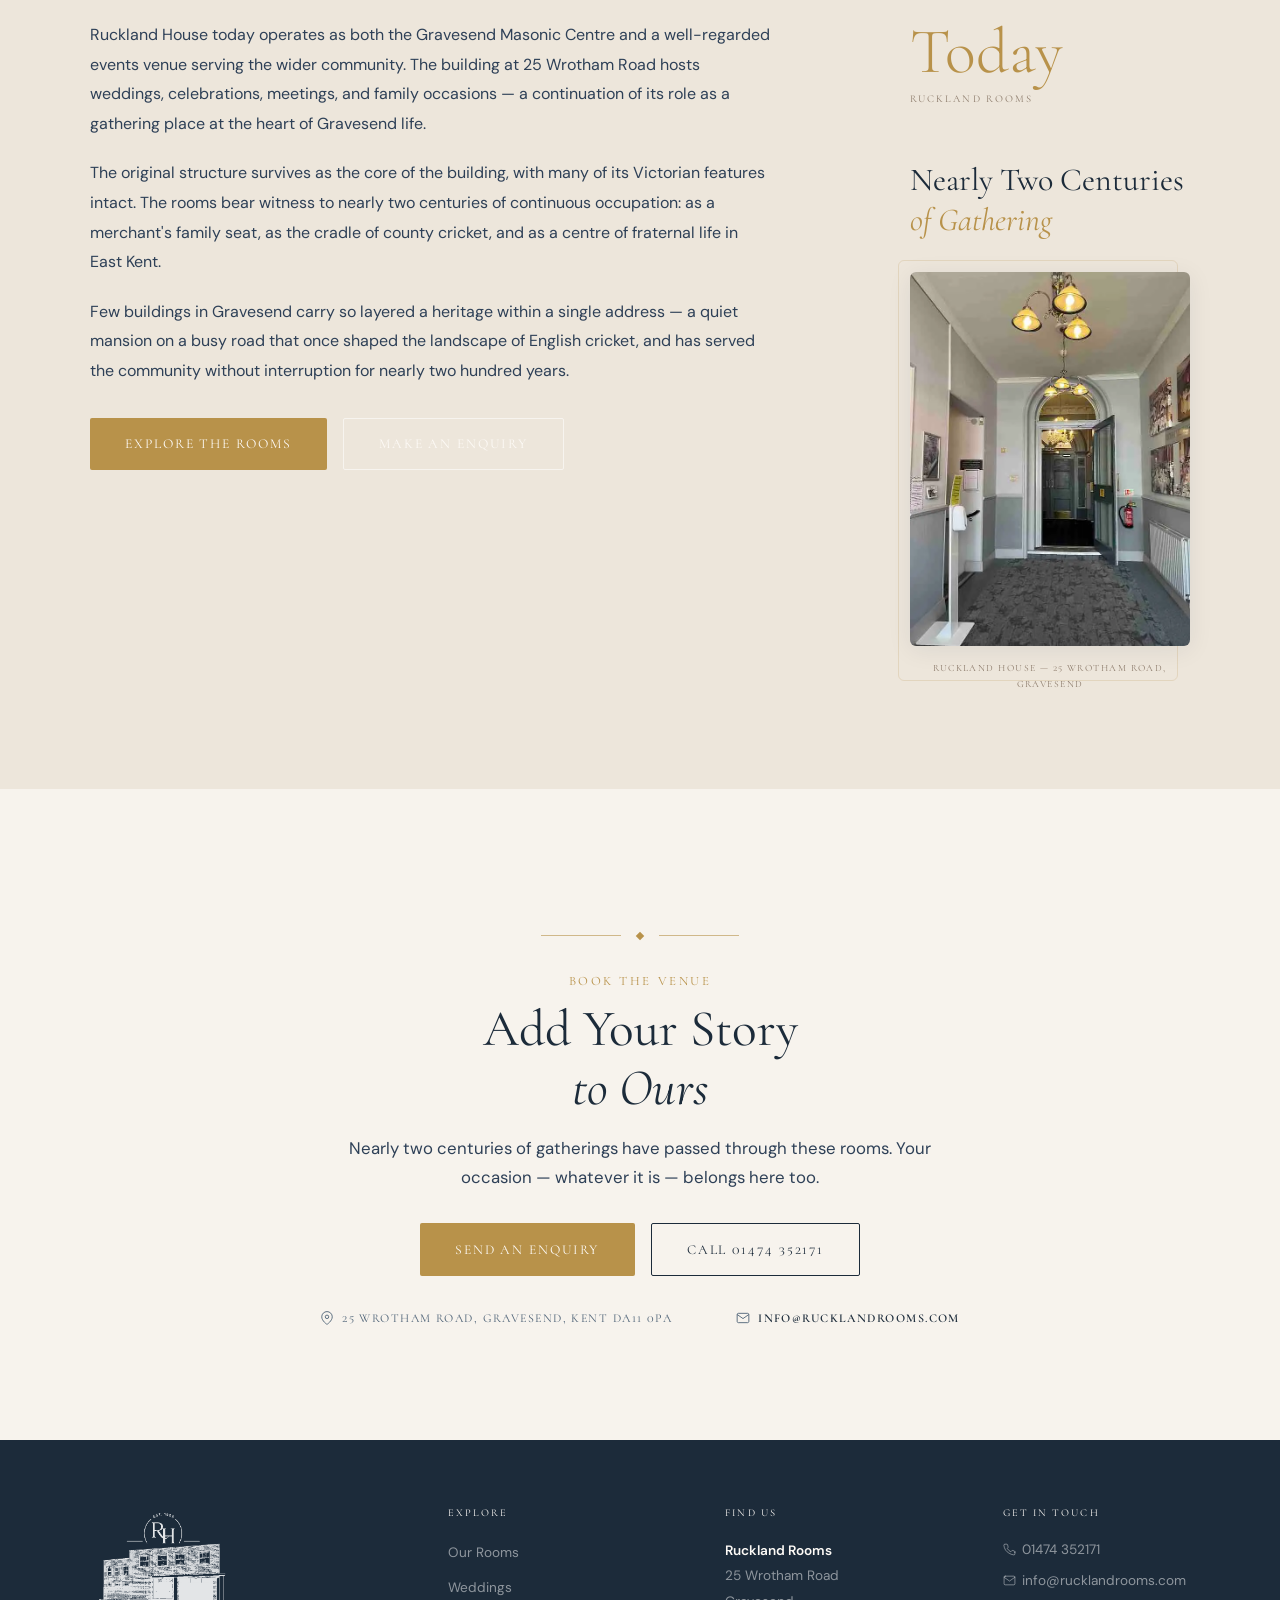
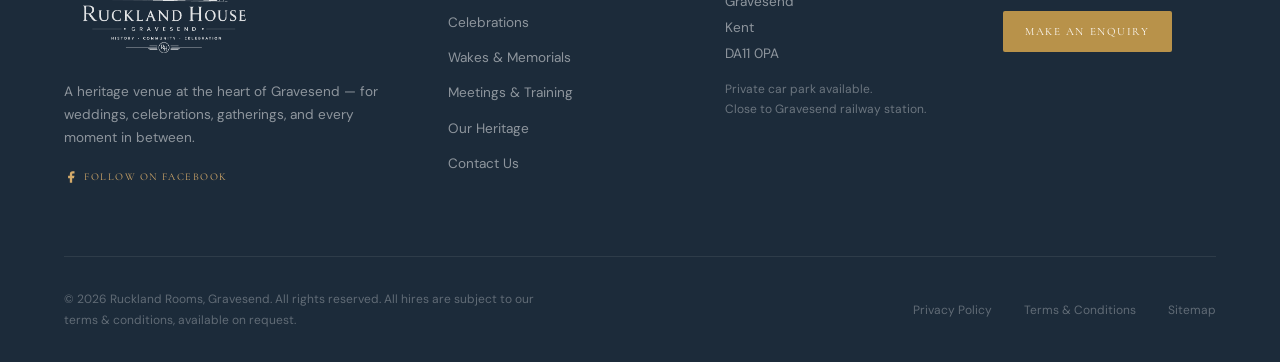
==== commit 423720d9: "Update heritage.html" ====
--- a/heritage.html
+++ b/heritage.html
@@ -636,13 +636,14 @@
             The Birth of<br /><em>Kent Cricket</em><br />in These Grounds
           </h2>
           <div class="h-img-wrap" style="margin-top: 2rem;">
-            <div class="h-img-wrap__placeholder" aria-hidden="true">
-              <!--
-                SUGGESTED IMAGE: A Victorian-era cricket photograph or illustration.
-                Replace with: <img src="images/heritage-cricket.jpg" alt="Victorian cricket at the Bat and Ball Ground, Gravesend" />
-              -->
-              <span>RH</span>
-            </div>
+            <img
+              src="images/rh9.webp"
+              alt="The Bat and Ball Ground, Gravesend"
+              width="600"
+              height="800"
+              loading="lazy"
+              style="width:100%;aspect-ratio:3/4;object-fit:cover;border-radius:var(--radius-md);box-shadow:var(--shadow-soft);display:block;"
+            />
             <p class="h-img-caption">The Bat and Ball Ground, Gravesend</p>
           </div>
         </aside>
@@ -776,13 +777,14 @@
             Nearly Two Centuries<br /><em>of Gathering</em>
           </h2>
           <div class="h-img-wrap" style="margin-top: 2rem;">
-            <div class="h-img-wrap__placeholder" aria-hidden="true">
-              <!--
-                SUGGESTED IMAGE: A current exterior or interior photo of Ruckland House.
-                Replace with: <img src="images/heritage-today.jpg" alt="Ruckland House today, 25 Wrotham Road, Gravesend" />
-              -->
-              <span>RH</span>
-            </div>
+            <img
+              src="images/rh10.webp"
+              alt="Ruckland House — 25 Wrotham Road, Gravesend"
+              width="600"
+              height="800"
+              loading="lazy"
+              style="width:100%;aspect-ratio:3/4;object-fit:cover;border-radius:var(--radius-md);box-shadow:var(--shadow-soft);display:block;"
+            />
             <p class="h-img-caption">Ruckland House — 25 Wrotham Road, Gravesend</p>
           </div>
         </aside>
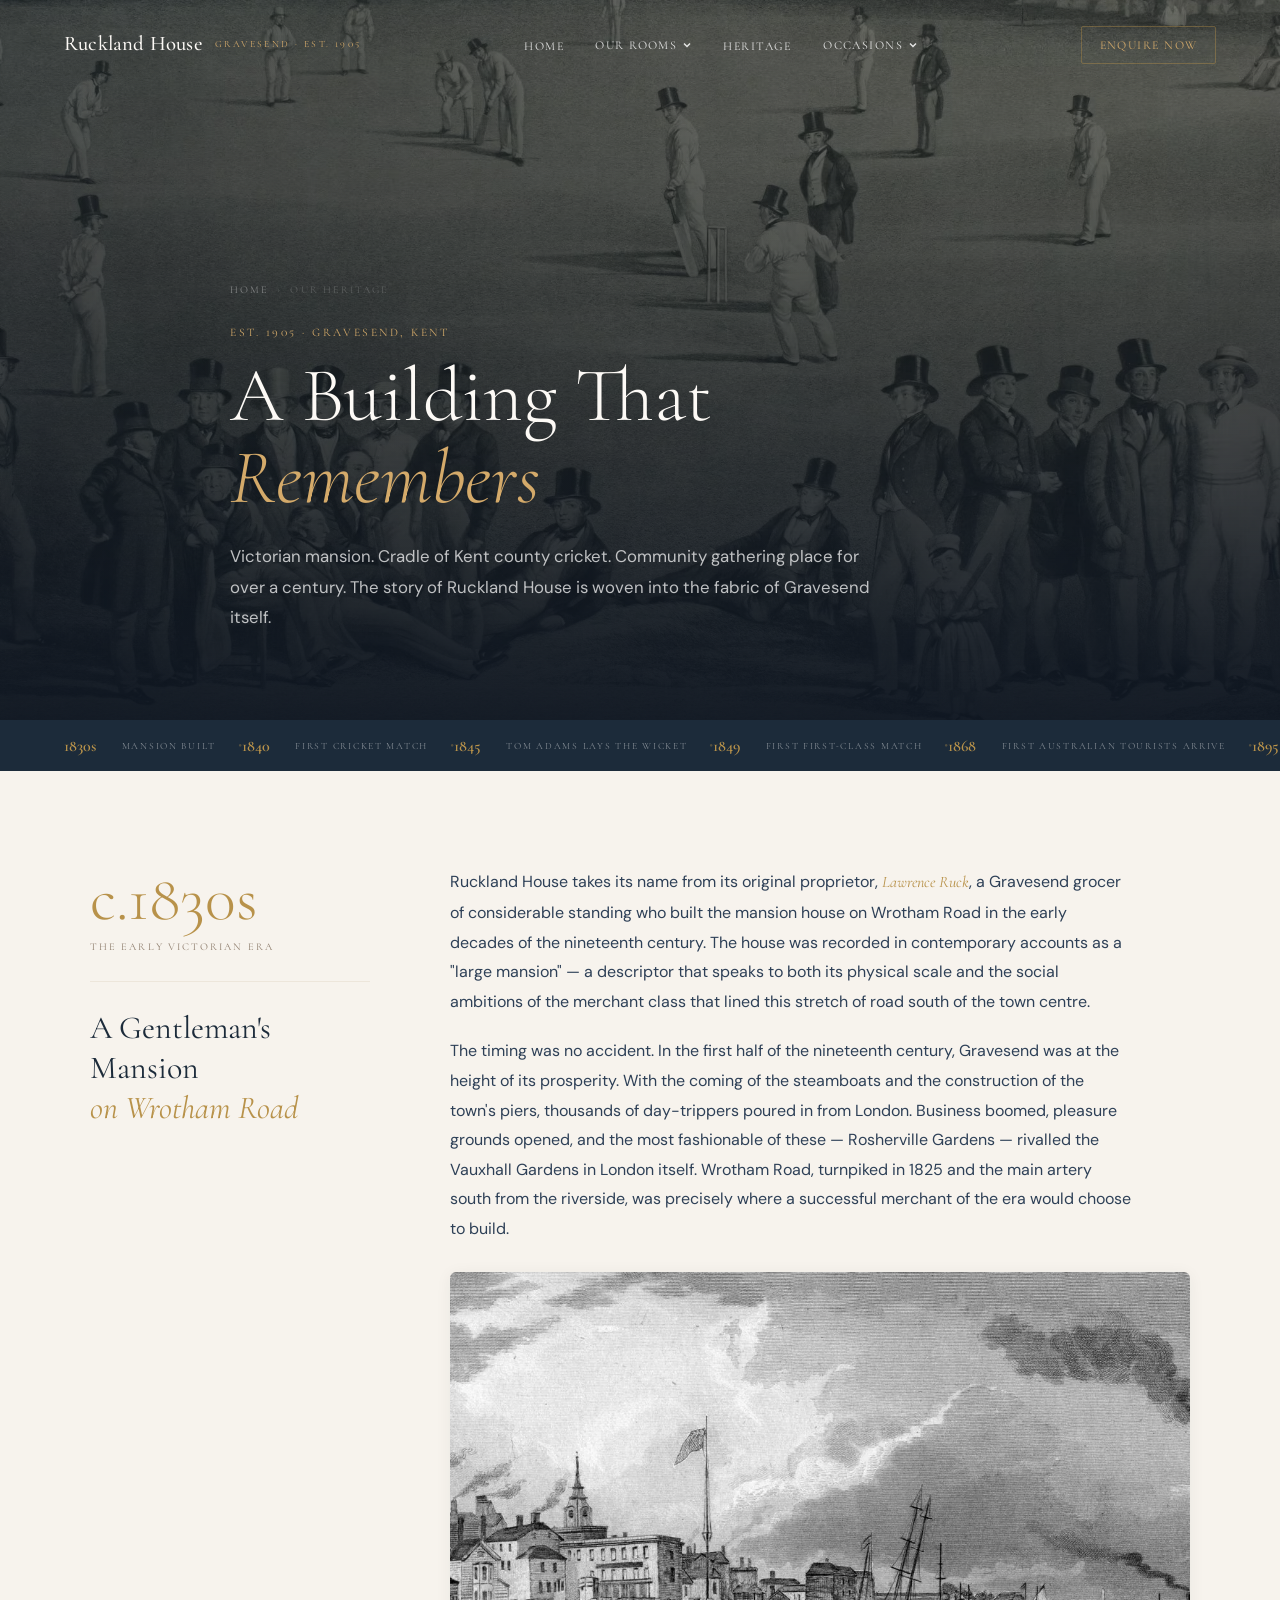
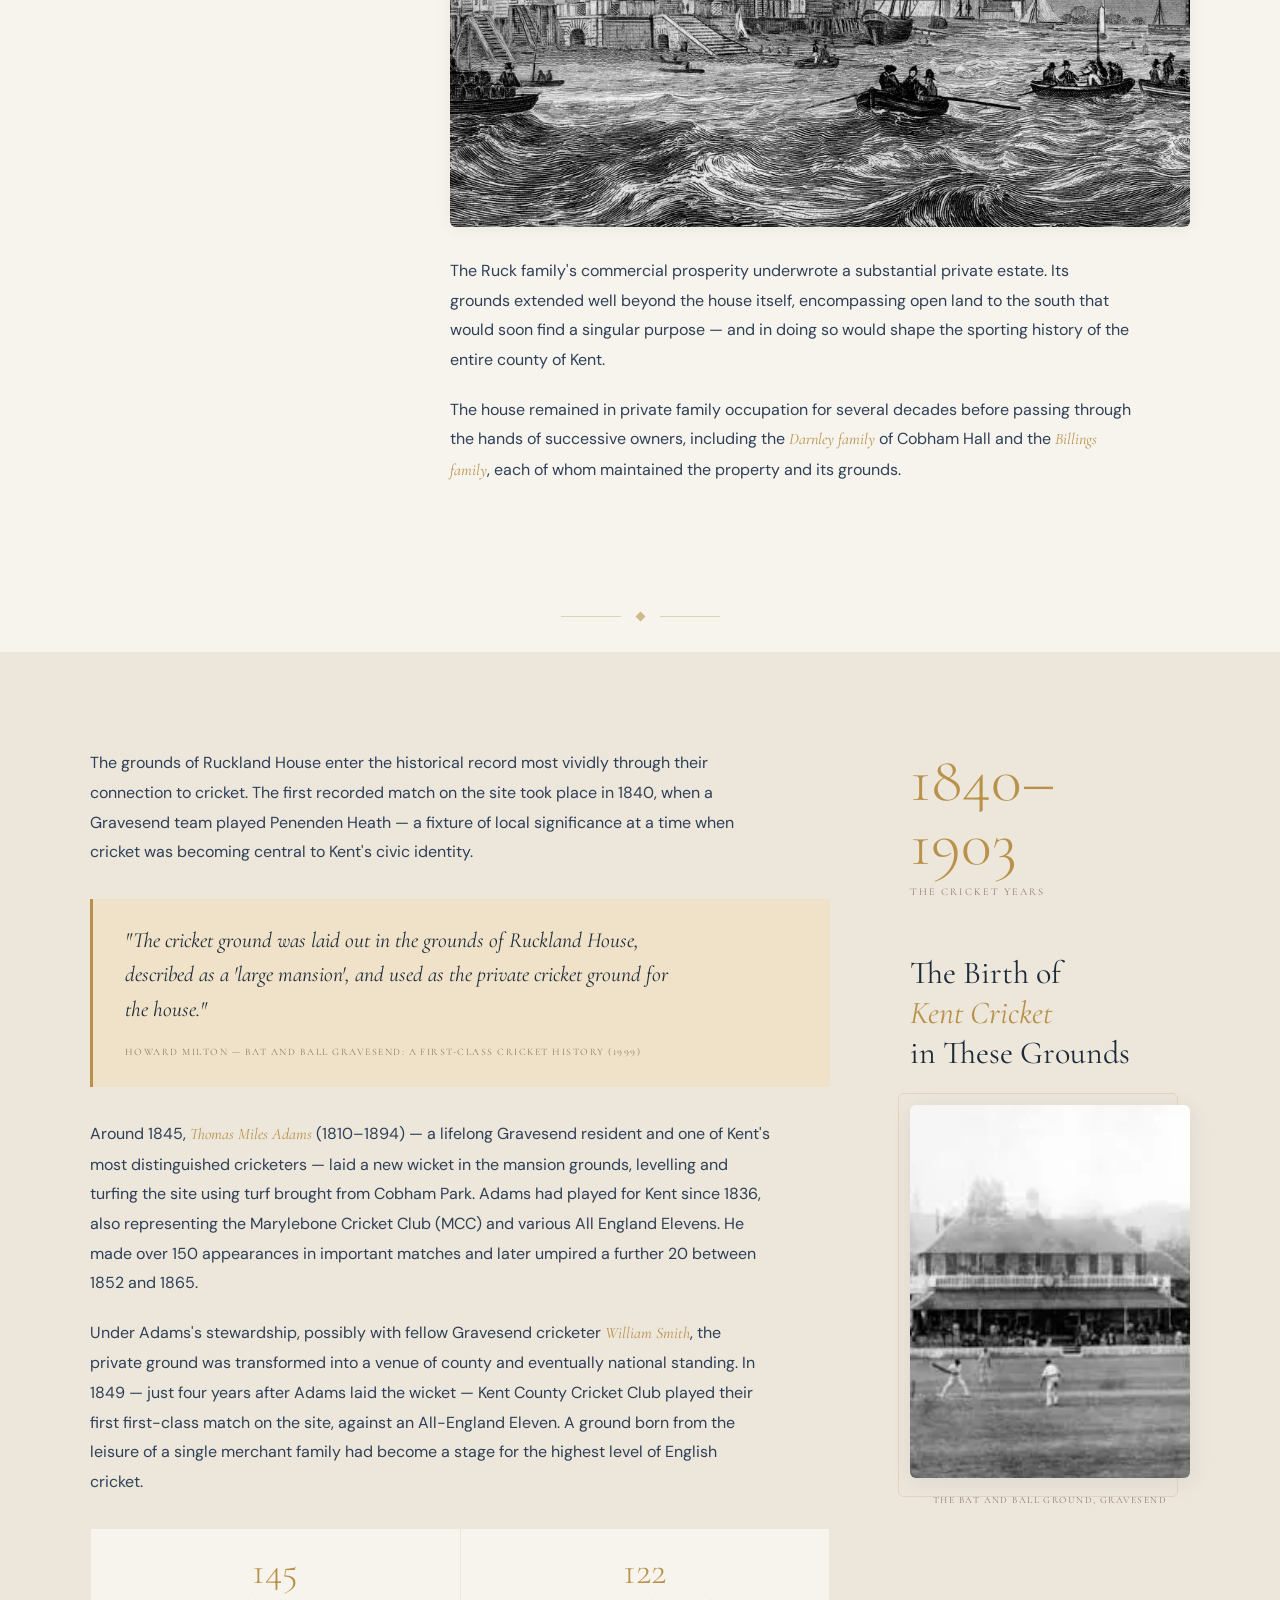
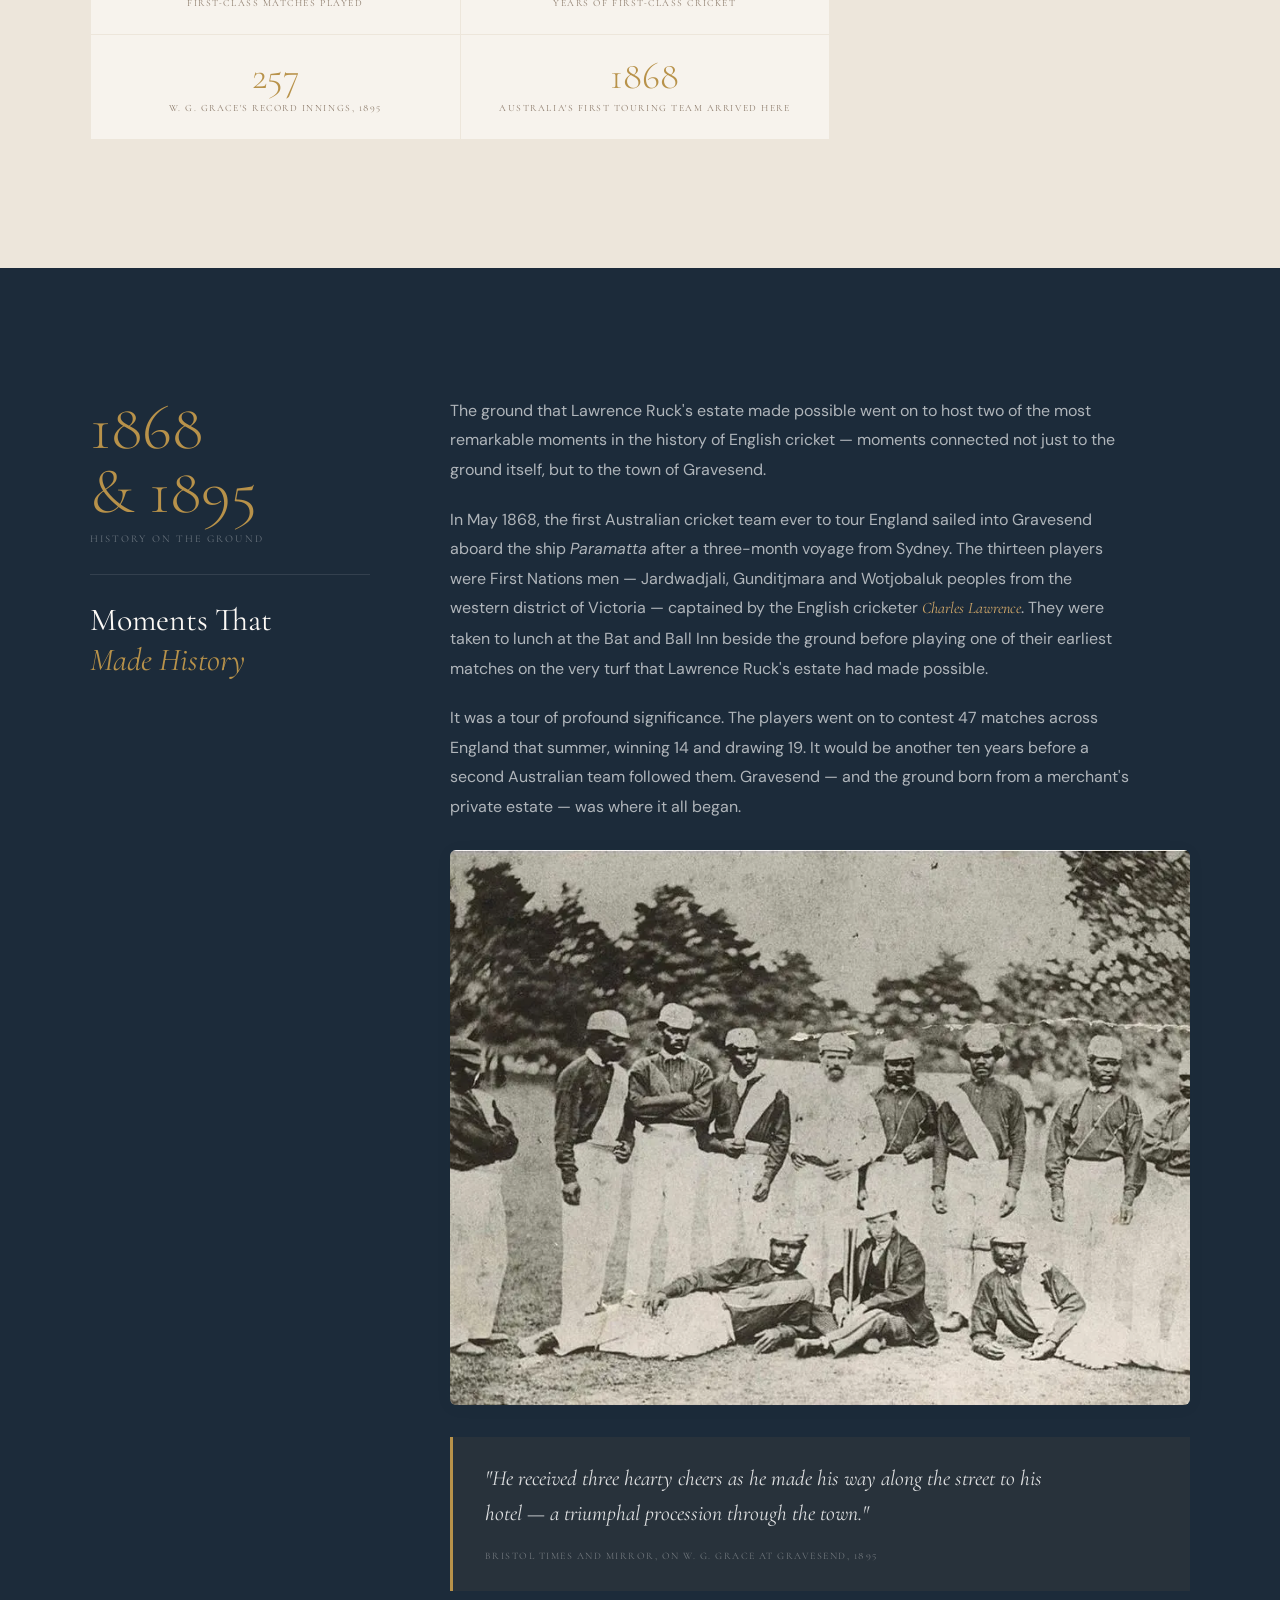
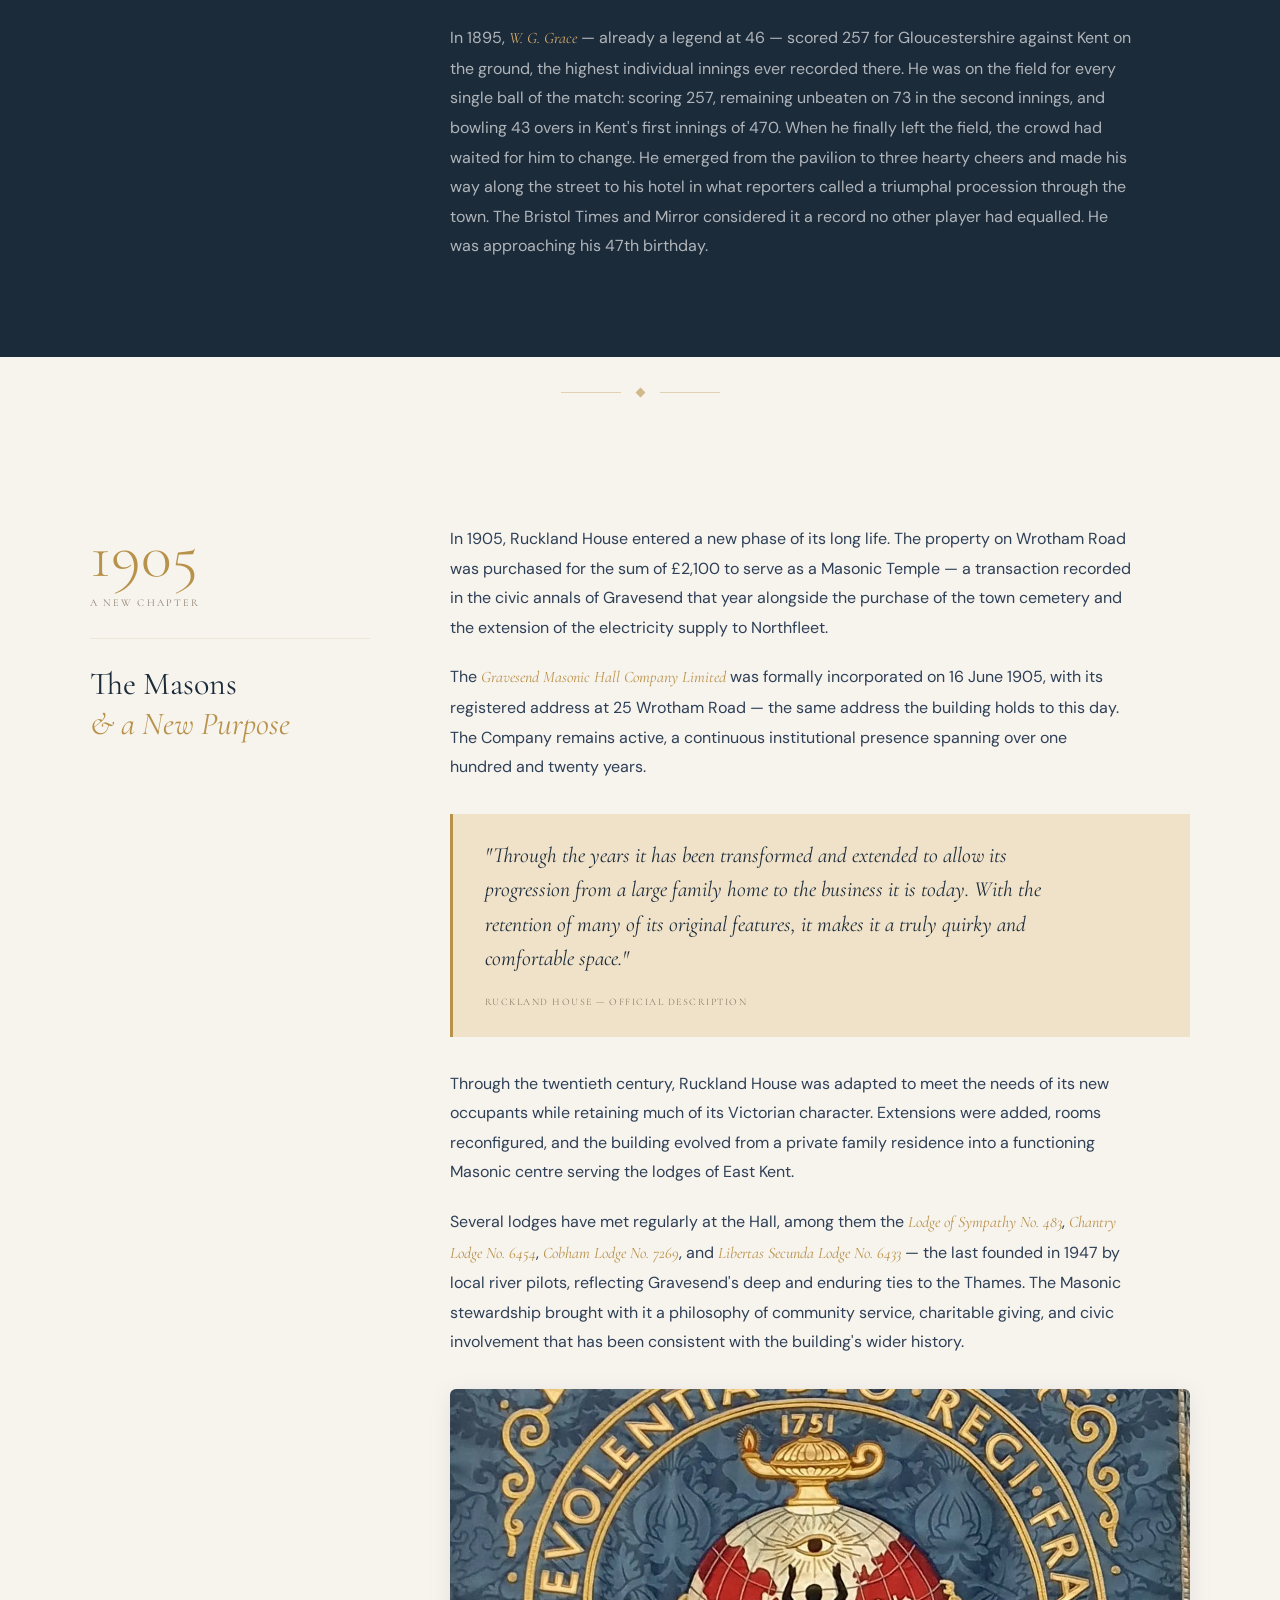
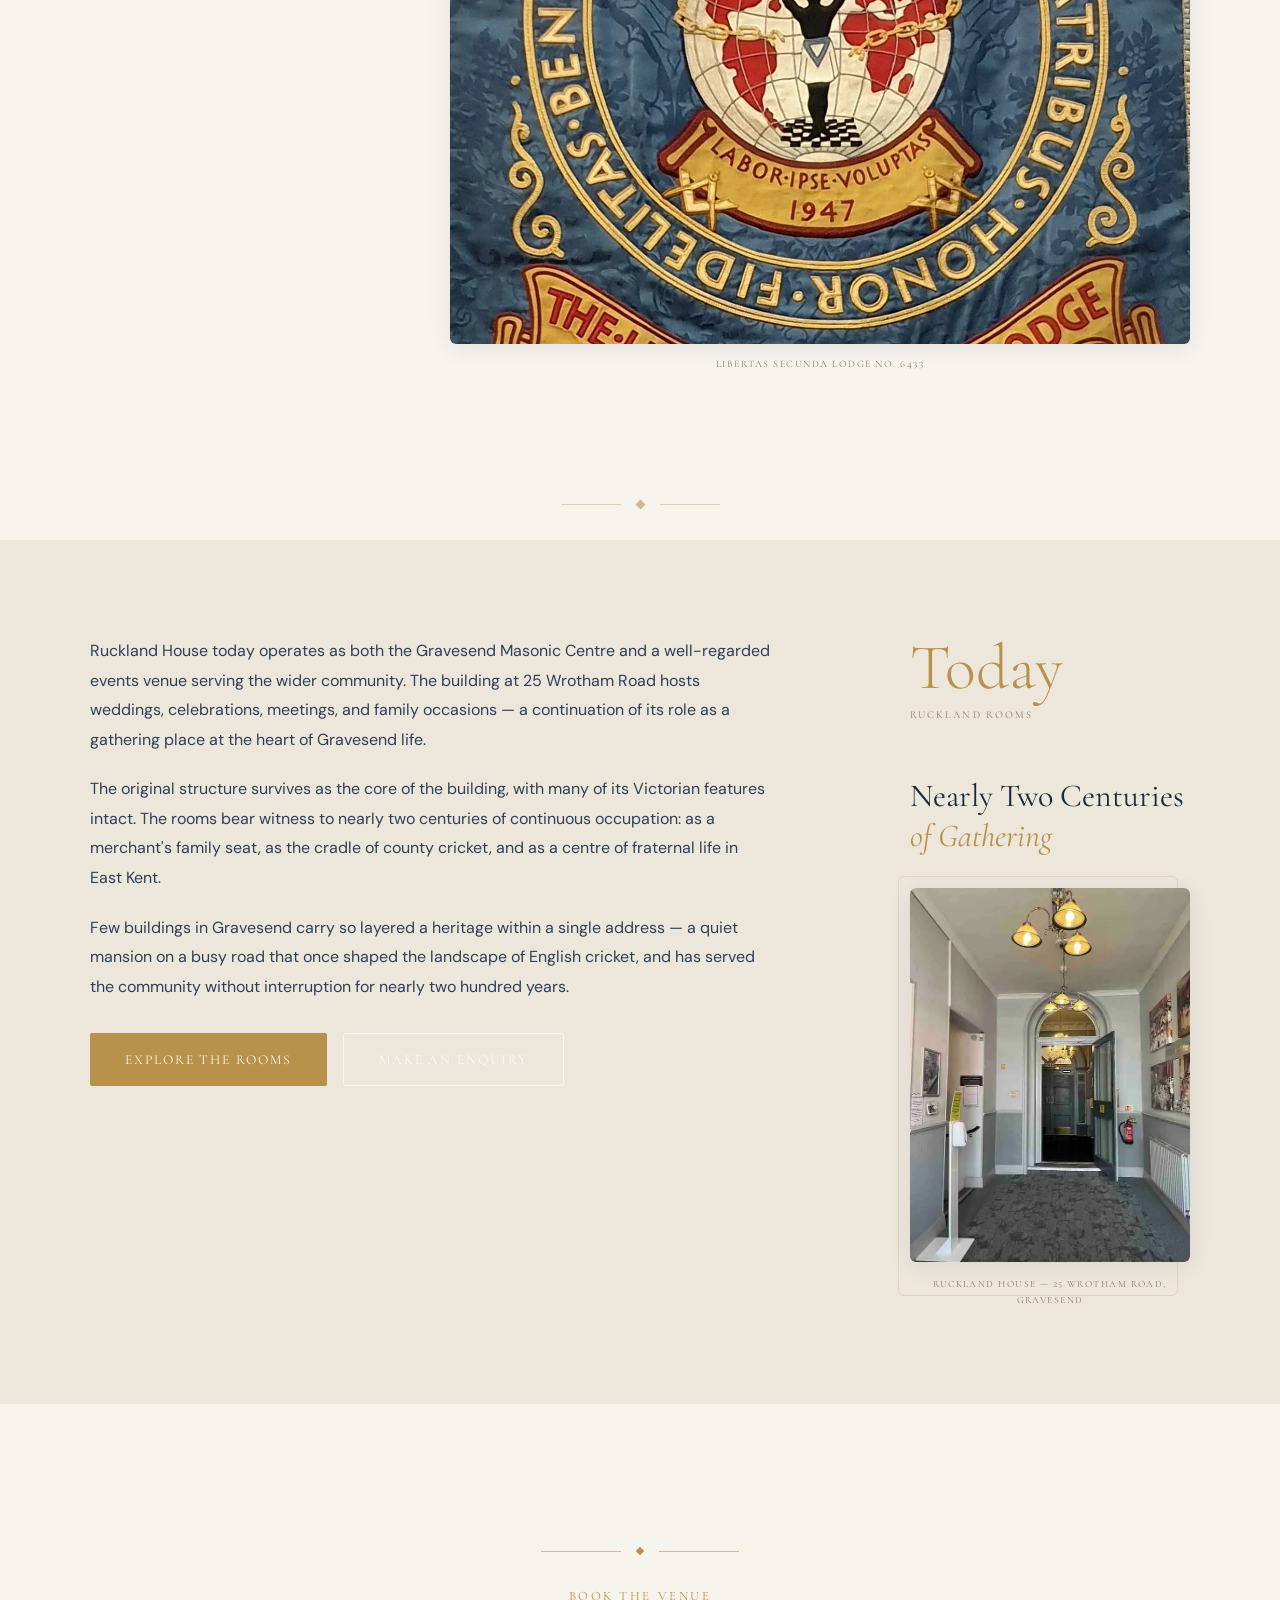
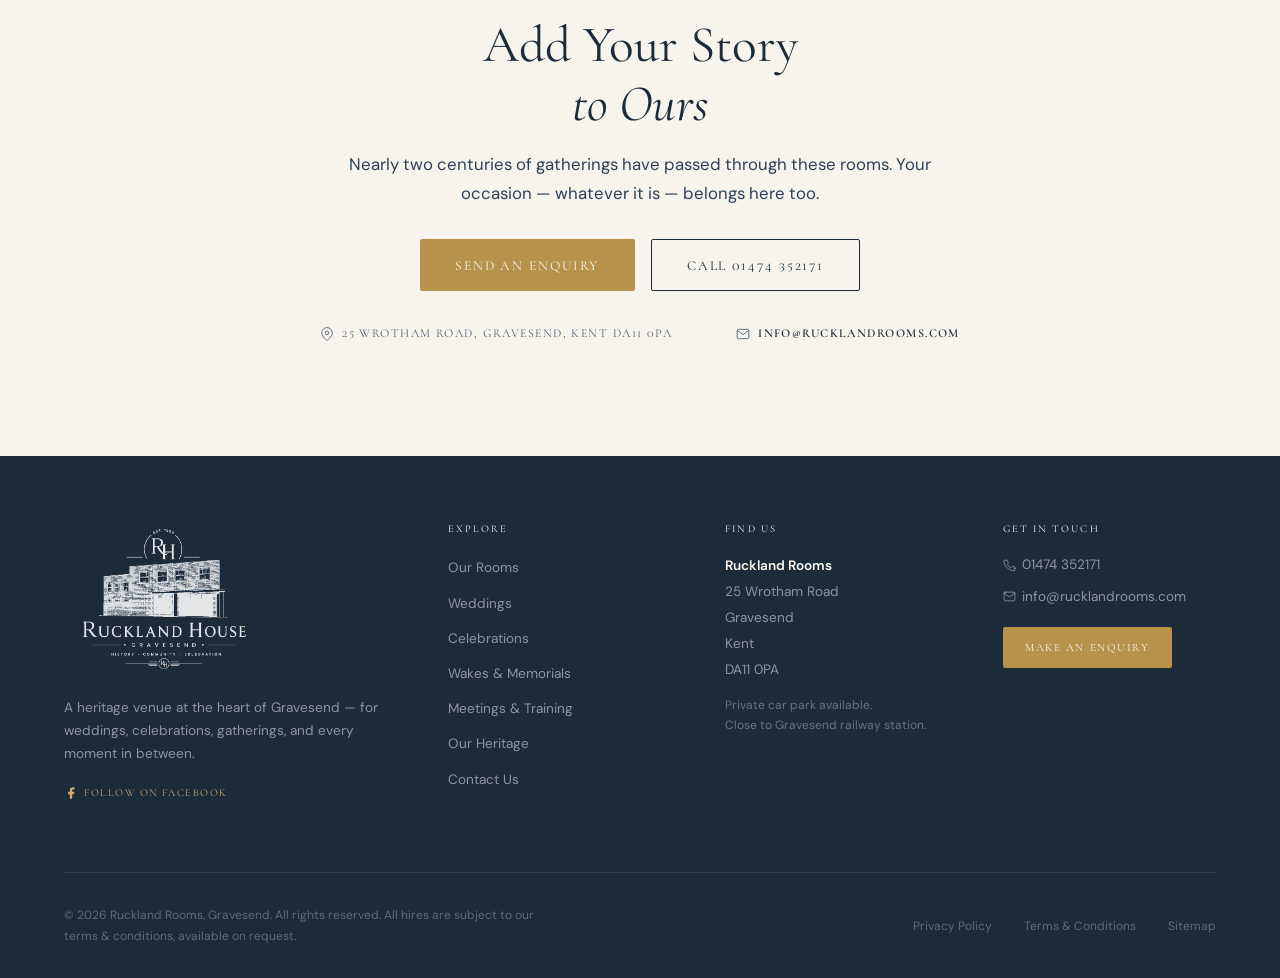
==== commit 183507f9: "Update heritage.html" ====
--- a/heritage.html
+++ b/heritage.html
@@ -737,6 +737,19 @@
           <p>
             Several lodges have met regularly at the Hall, among them the <span class="notable">Lodge of Sympathy No. 483</span>, <span class="notable">Chantry Lodge No. 6454</span>, <span class="notable">Cobham Lodge No. 7269</span>, and <span class="notable">Libertas Secunda Lodge No. 6433</span> — the last founded in 1947 by local river pilots, reflecting Gravesend's deep and enduring ties to the Thames. The Masonic stewardship brought with it a philosophy of community service, charitable giving, and civic involvement that has been consistent with the building's wider history.
           </p>
+          <figure style="margin-top: 2rem;">
+            <img
+              src="images/rh23.webp"
+              alt="Libertas Secunda Lodge No. 6433 — Ruckland House, Gravesend"
+              width="800"
+              height="600"
+              loading="lazy"
+              style="width:100%; aspect-ratio:4/3; object-fit:cover; border-radius:var(--radius-md); box-shadow:var(--shadow-soft); display:block;"
+            />
+            <figcaption style="font-family:var(--font-accent); font-size:0.62rem; letter-spacing:0.15em; text-transform:uppercase; color:var(--stone); margin-top:0.75rem; text-align:center;">
+              Libertas Secunda Lodge No. 6433
+            </figcaption>
+          </figure>
         </div>
 
       </div>
--- a/style.css
+++ b/style.css
@@ -249,29 +249,7 @@
   line-height: 1;
 }
 
-/* Nav logos — white shown by default, colour shown when scrolled */
-.nav__logo {
-  height: 52px;
-  width: auto;
-  display: block;
-  flex-shrink: 0;
-  transition: opacity var(--duration) var(--ease);
-  position: absolute;
-}
-
-.nav__logo--white  { opacity: 1; }
-.nav__logo--colour { opacity: 0; }
-
-.site-header.scrolled .nav__logo--white  { opacity: 0; }
-.site-header.scrolled .nav__logo--colour { opacity: 1; }
-
-/* Wrapper to contain the stacked logos */
-.nav__logo-wrap {
-  position: relative;
-  width: 52px;
-  height: 52px;
-  flex-shrink: 0;
-}
+
 
 .nav__brand-text {
   display: flex;
@@ -581,20 +559,6 @@
   align-items: flex-start;
 }
 
-/* Logo above the headline */
-.hero__logo-wrap {
-  margin-bottom: 1.75rem;
-  opacity: 0;
-  animation: fadeUp 0.9s var(--ease) 0.1s forwards;
-}
-
-.hero__logo {
-  width: clamp(160px, 20vw, 260px);
-  height: auto;
-  display: block;
-  filter: drop-shadow(0 6px 24px rgba(0,0,0,0.3));
-}
-
 /* Headline */
 .hero__title {
   color: var(--white);
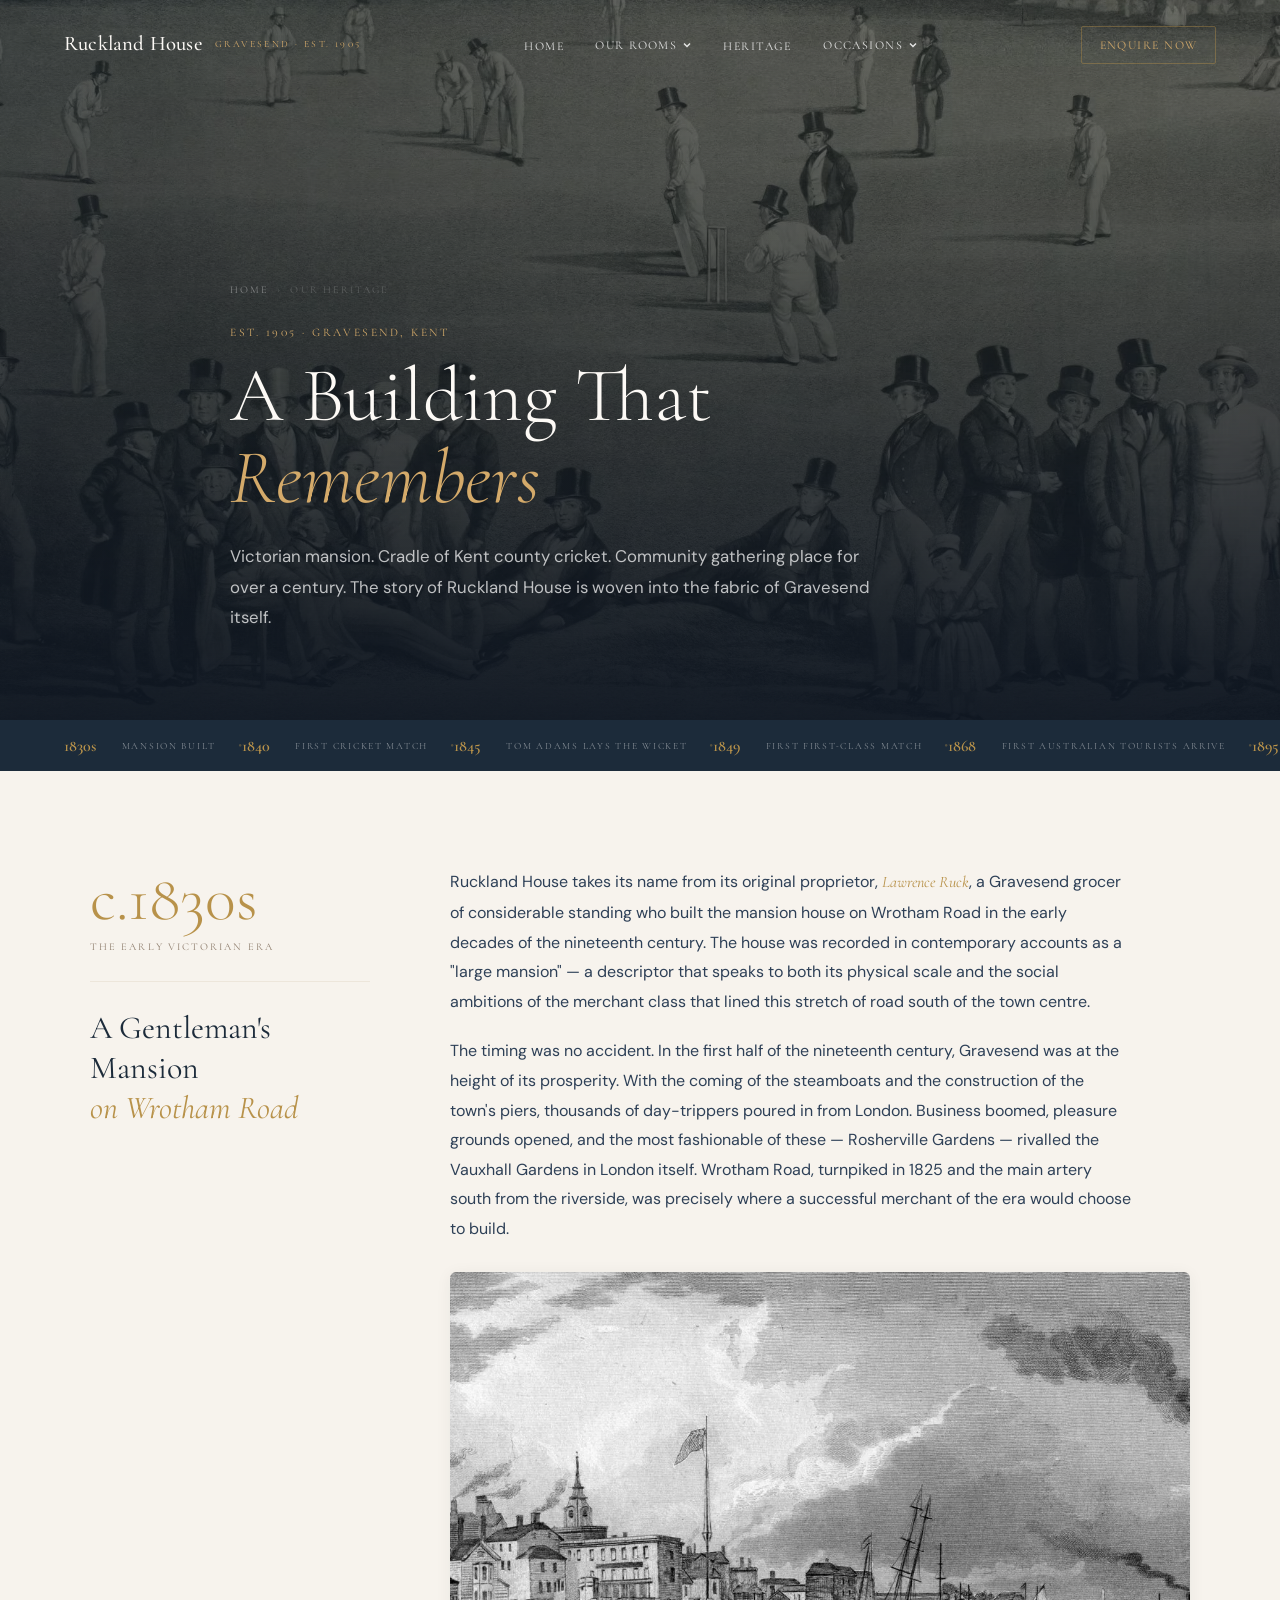
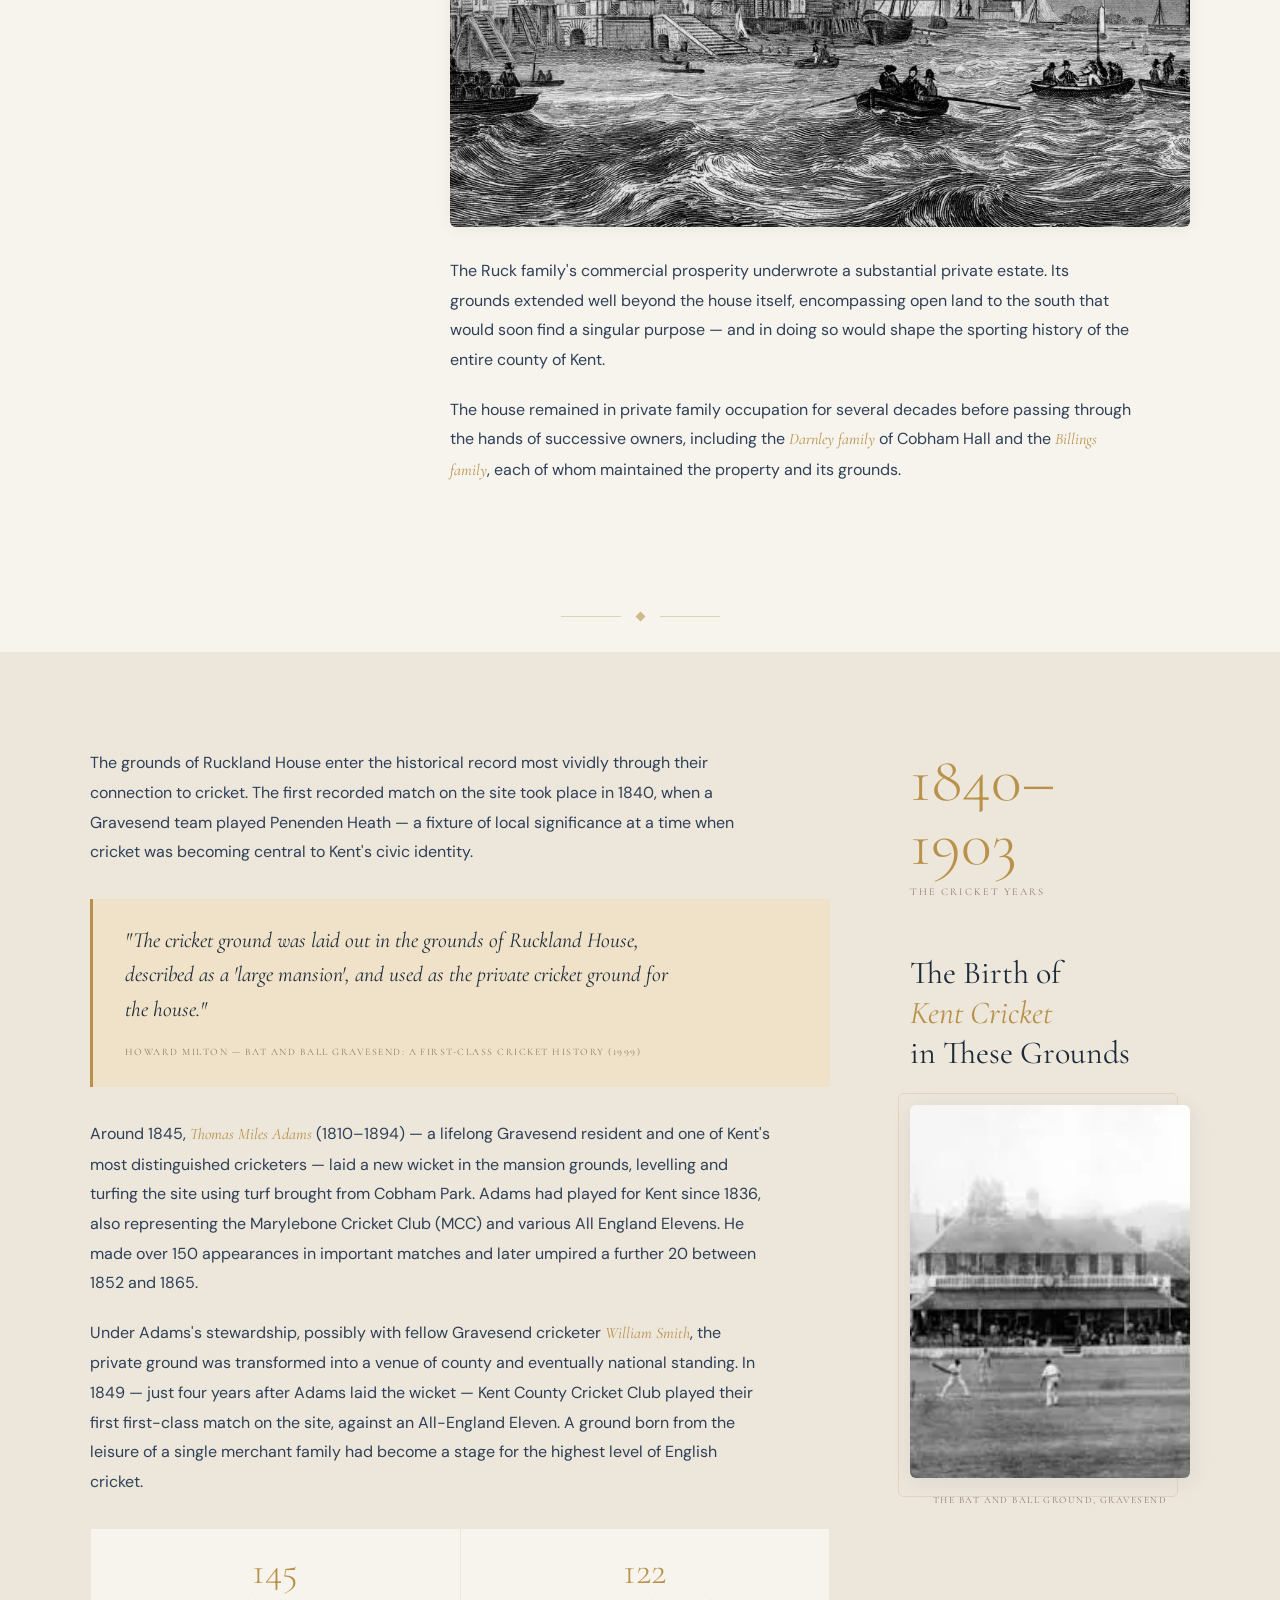
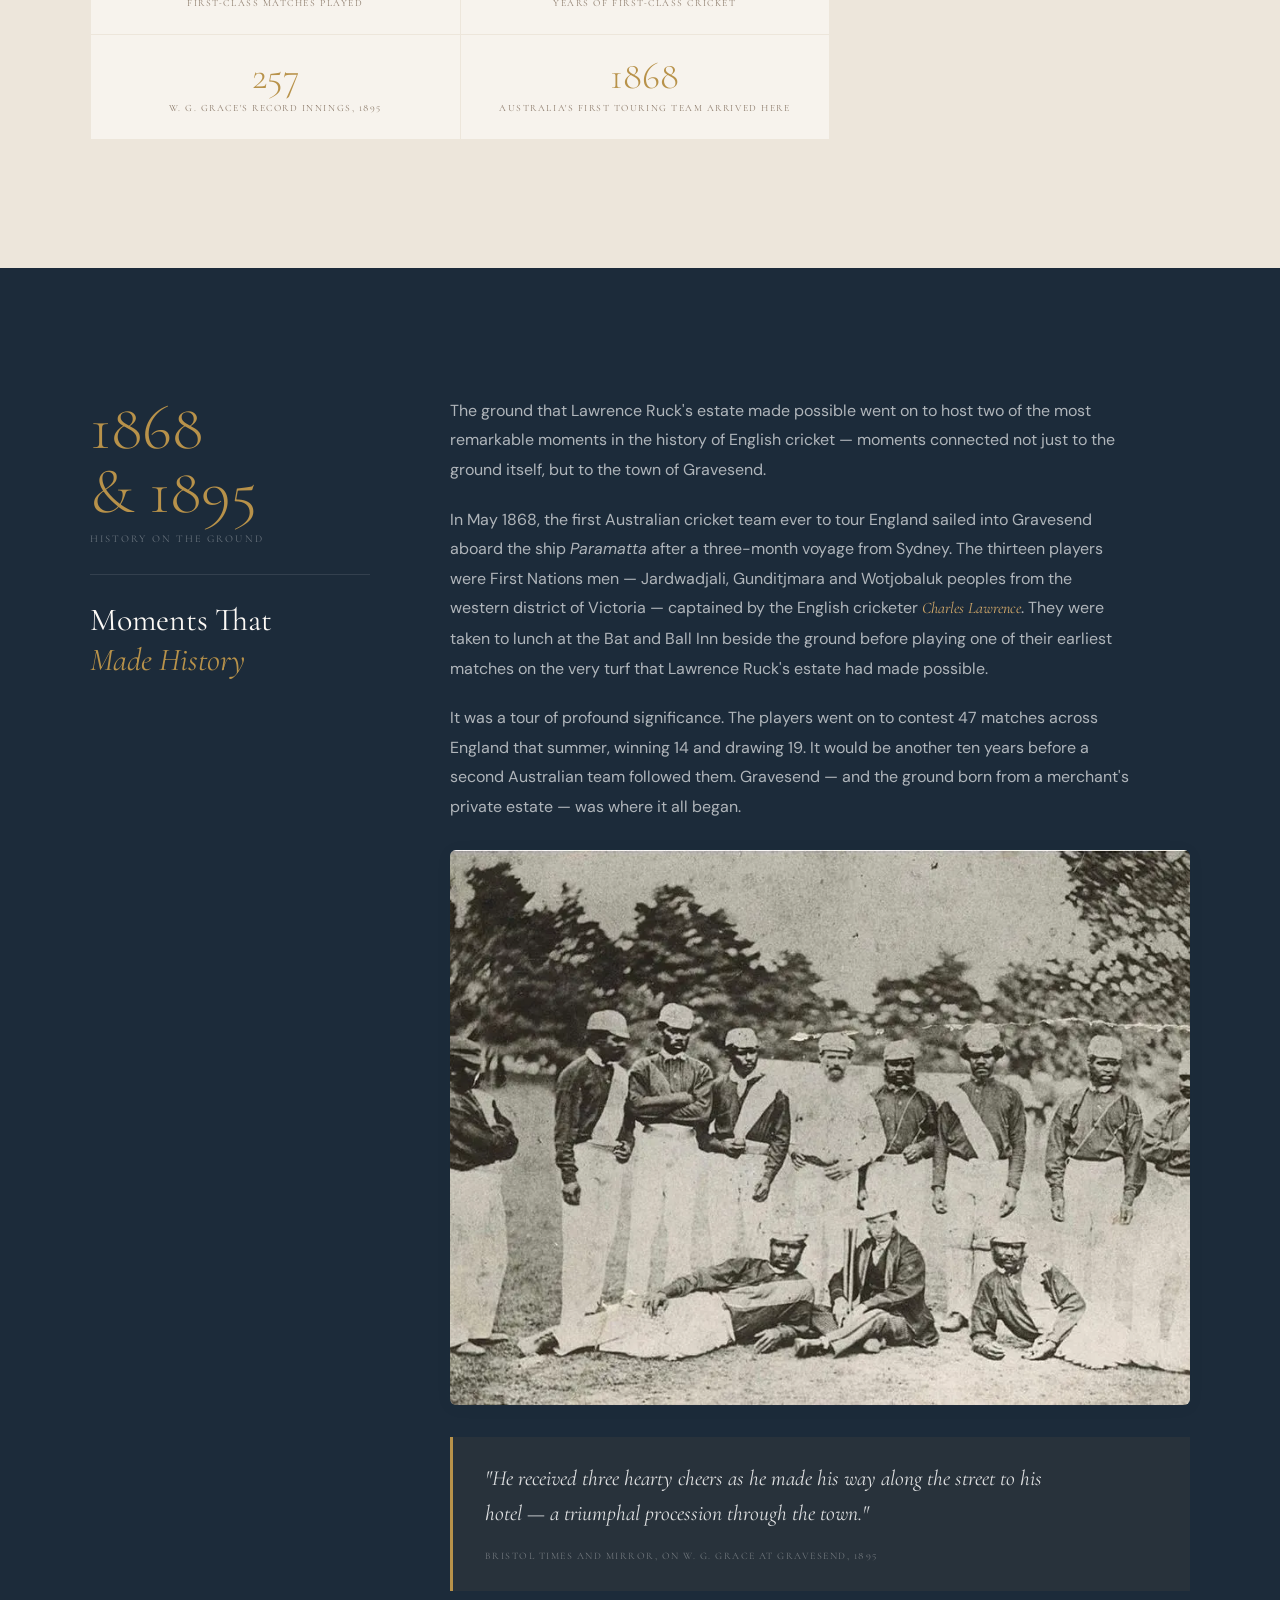
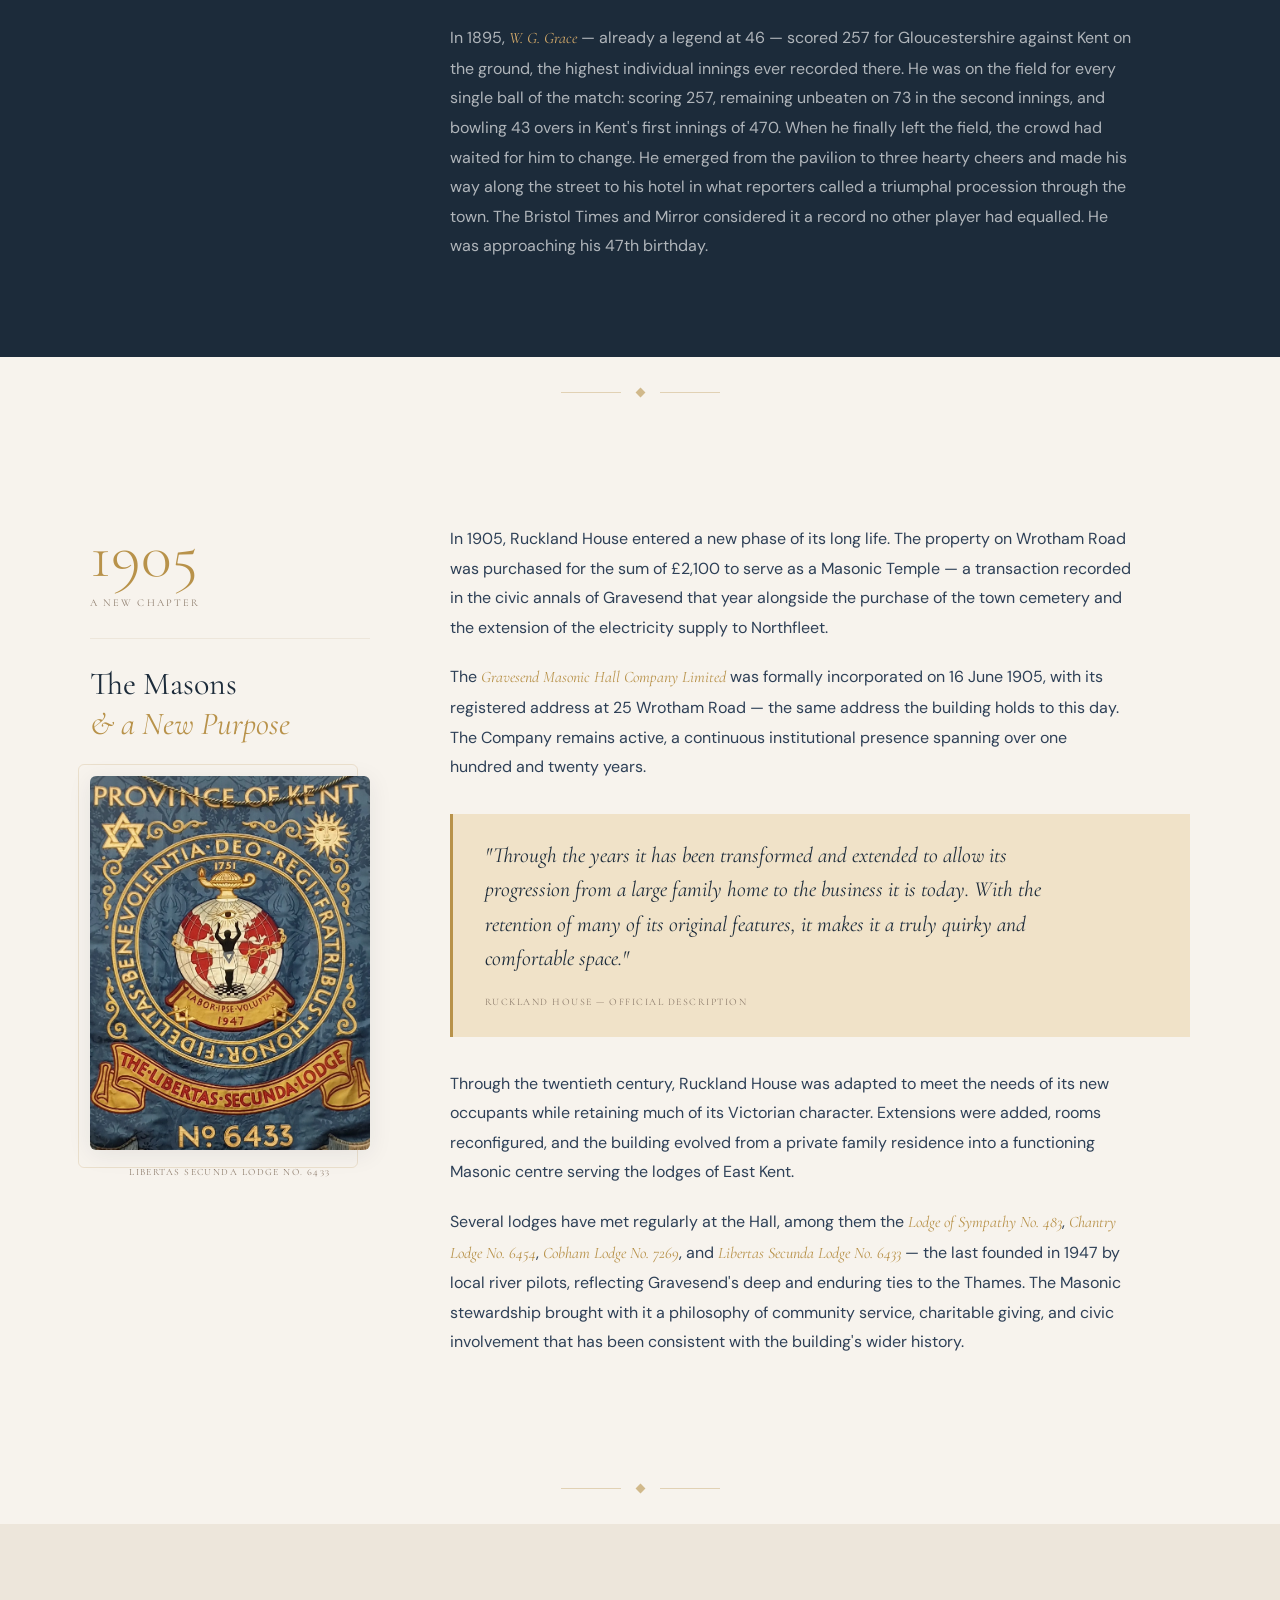
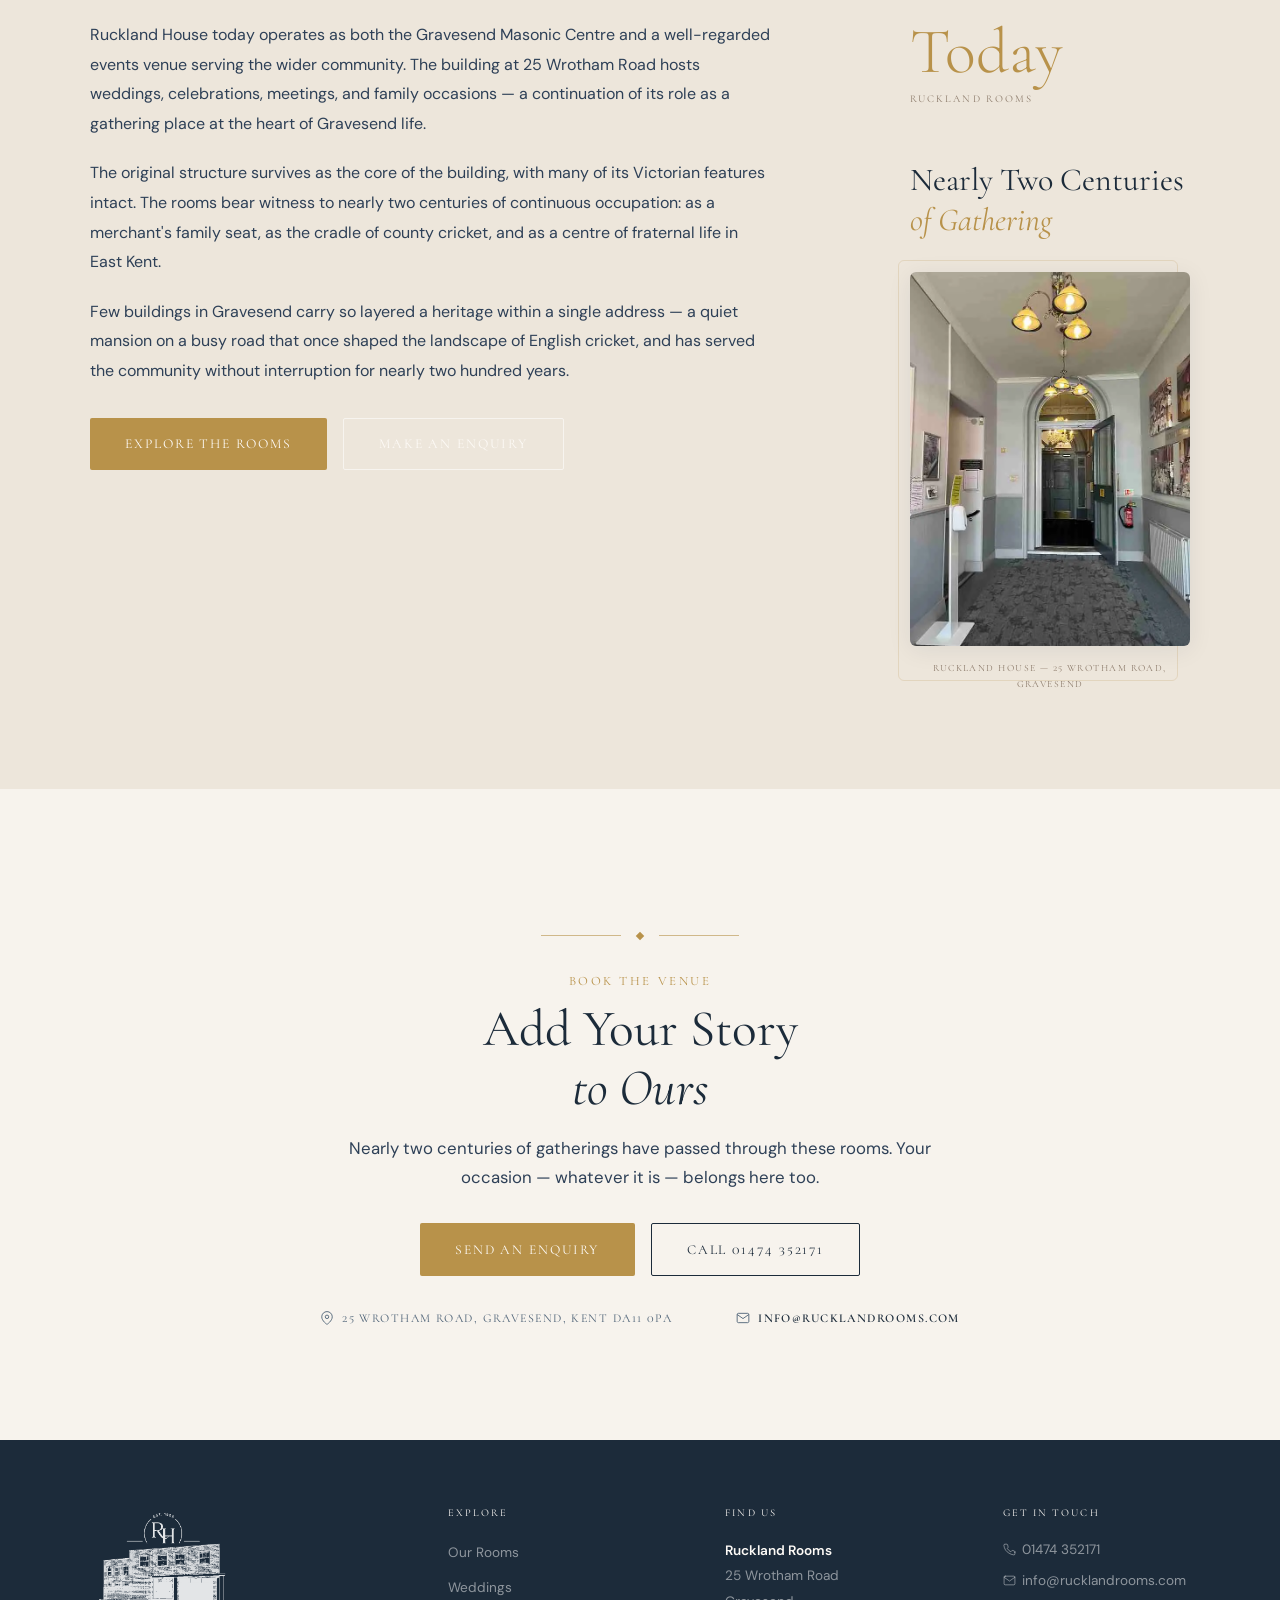
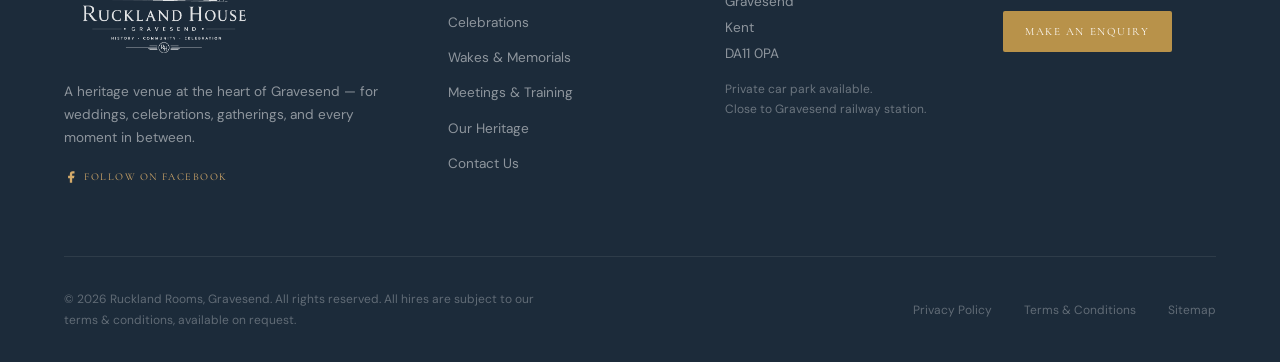
==== commit 3dd32b20: "Update heritage.html" ====
--- a/heritage.html
+++ b/heritage.html
@@ -716,6 +716,17 @@
           <h2 class="h-sidebar__heading" id="masonic-title">
             The Masons<br /><em>&amp; a New Purpose</em>
           </h2>
+          <div class="h-img-wrap" style="margin-top: 2rem;">
+            <img
+              src="images/rh23.webp"
+              alt="Libertas Secunda Lodge No. 6433 — Ruckland House, Gravesend"
+              width="600"
+              height="800"
+              loading="lazy"
+              style="width:100%;aspect-ratio:3/4;object-fit:cover;border-radius:var(--radius-md);box-shadow:var(--shadow-soft);display:block;"
+            />
+            <p class="h-img-caption">Libertas Secunda Lodge No. 6433</p>
+          </div>
         </aside>
 
         <div class="h-body reveal reveal--delay-1">
@@ -737,19 +748,6 @@
           <p>
             Several lodges have met regularly at the Hall, among them the <span class="notable">Lodge of Sympathy No. 483</span>, <span class="notable">Chantry Lodge No. 6454</span>, <span class="notable">Cobham Lodge No. 7269</span>, and <span class="notable">Libertas Secunda Lodge No. 6433</span> — the last founded in 1947 by local river pilots, reflecting Gravesend's deep and enduring ties to the Thames. The Masonic stewardship brought with it a philosophy of community service, charitable giving, and civic involvement that has been consistent with the building's wider history.
           </p>
-          <figure style="margin-top: 2rem;">
-            <img
-              src="images/rh23.webp"
-              alt="Libertas Secunda Lodge No. 6433 — Ruckland House, Gravesend"
-              width="800"
-              height="600"
-              loading="lazy"
-              style="width:100%; aspect-ratio:4/3; object-fit:cover; border-radius:var(--radius-md); box-shadow:var(--shadow-soft); display:block;"
-            />
-            <figcaption style="font-family:var(--font-accent); font-size:0.62rem; letter-spacing:0.15em; text-transform:uppercase; color:var(--stone); margin-top:0.75rem; text-align:center;">
-              Libertas Secunda Lodge No. 6433
-            </figcaption>
-          </figure>
         </div>
 
       </div>
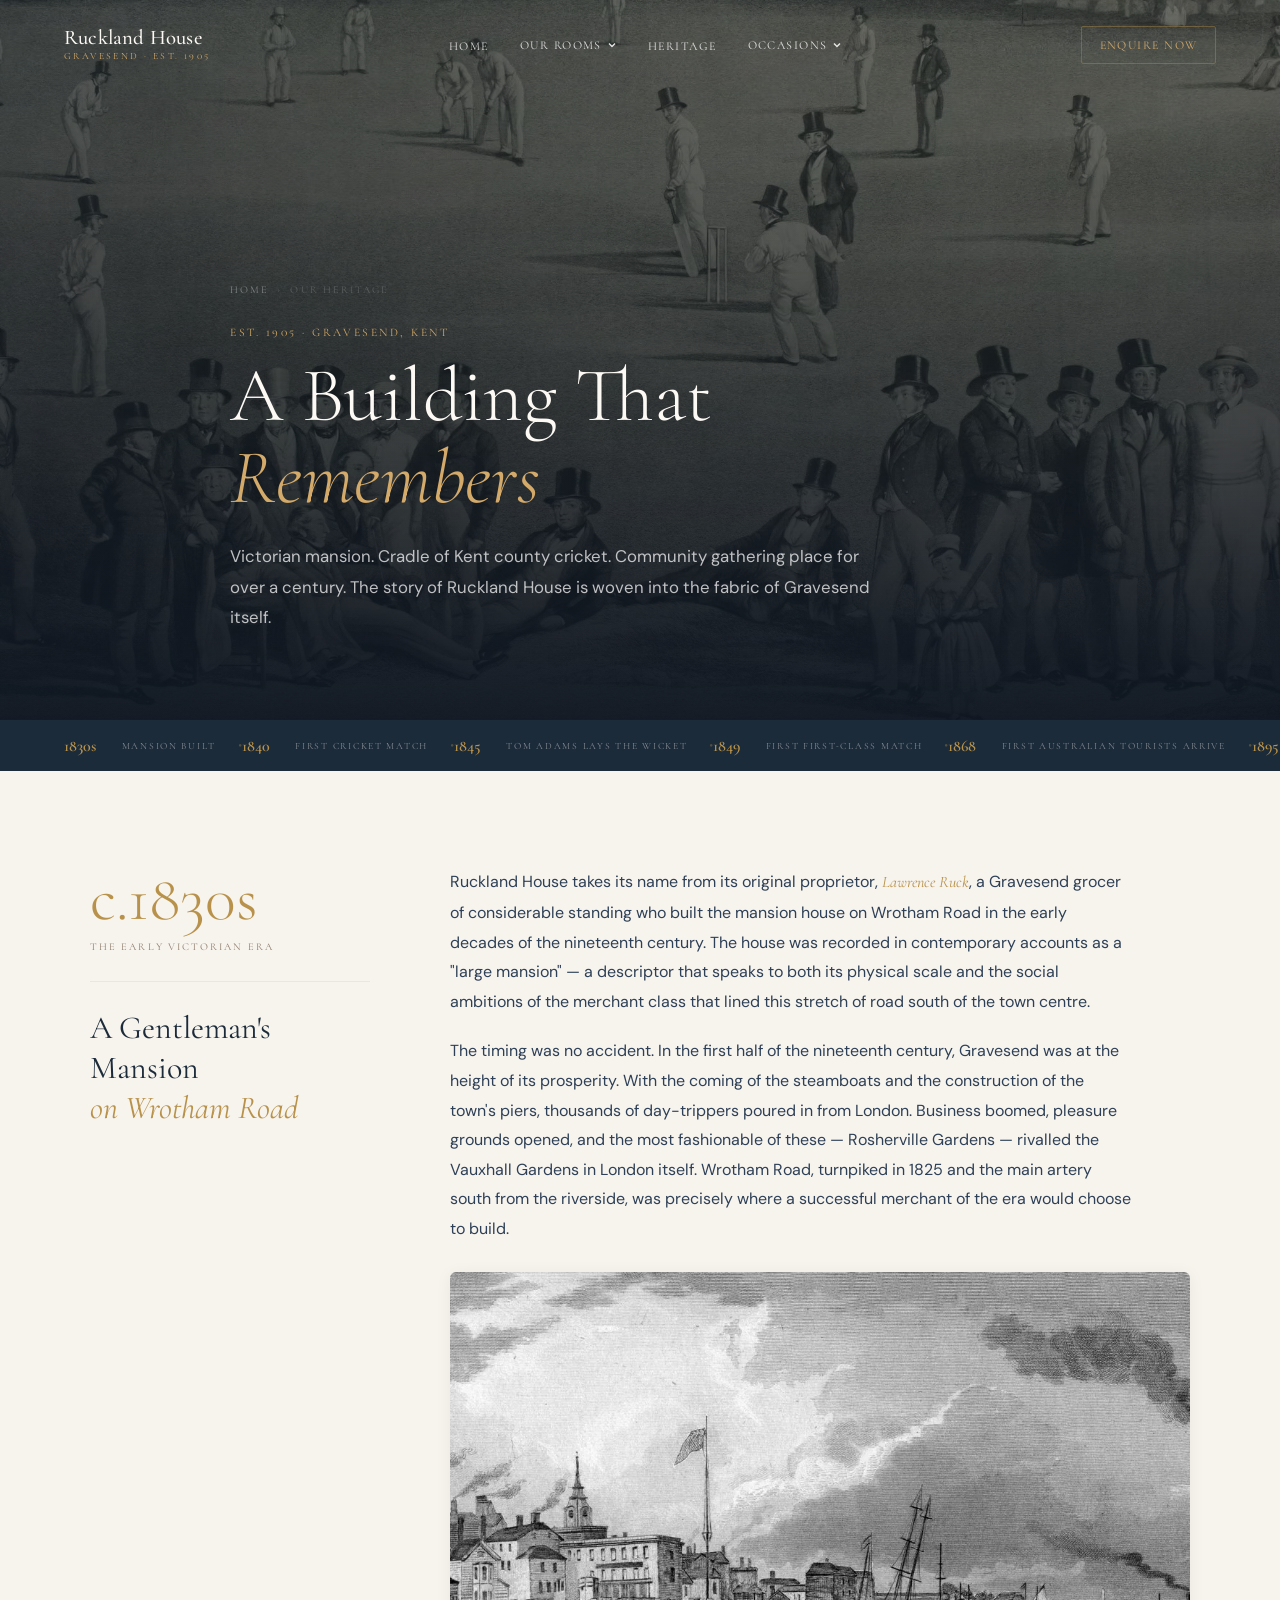
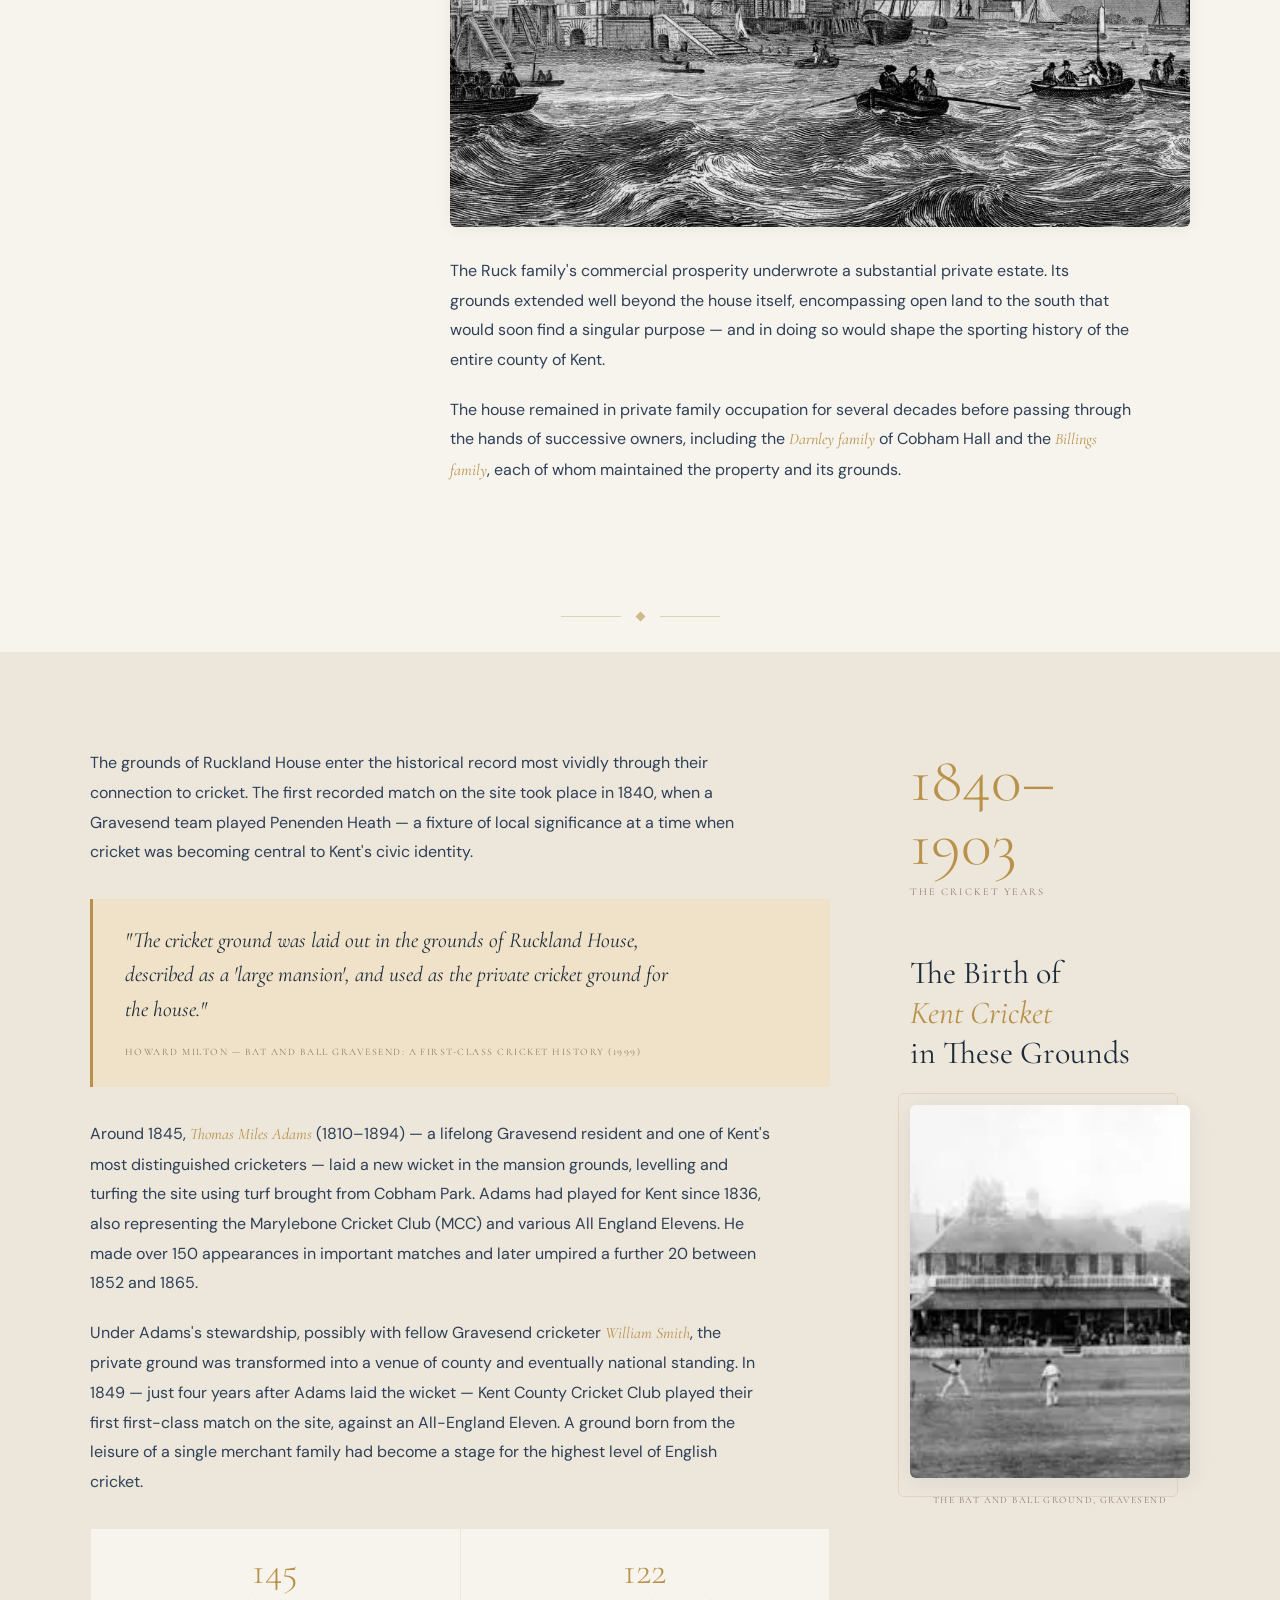
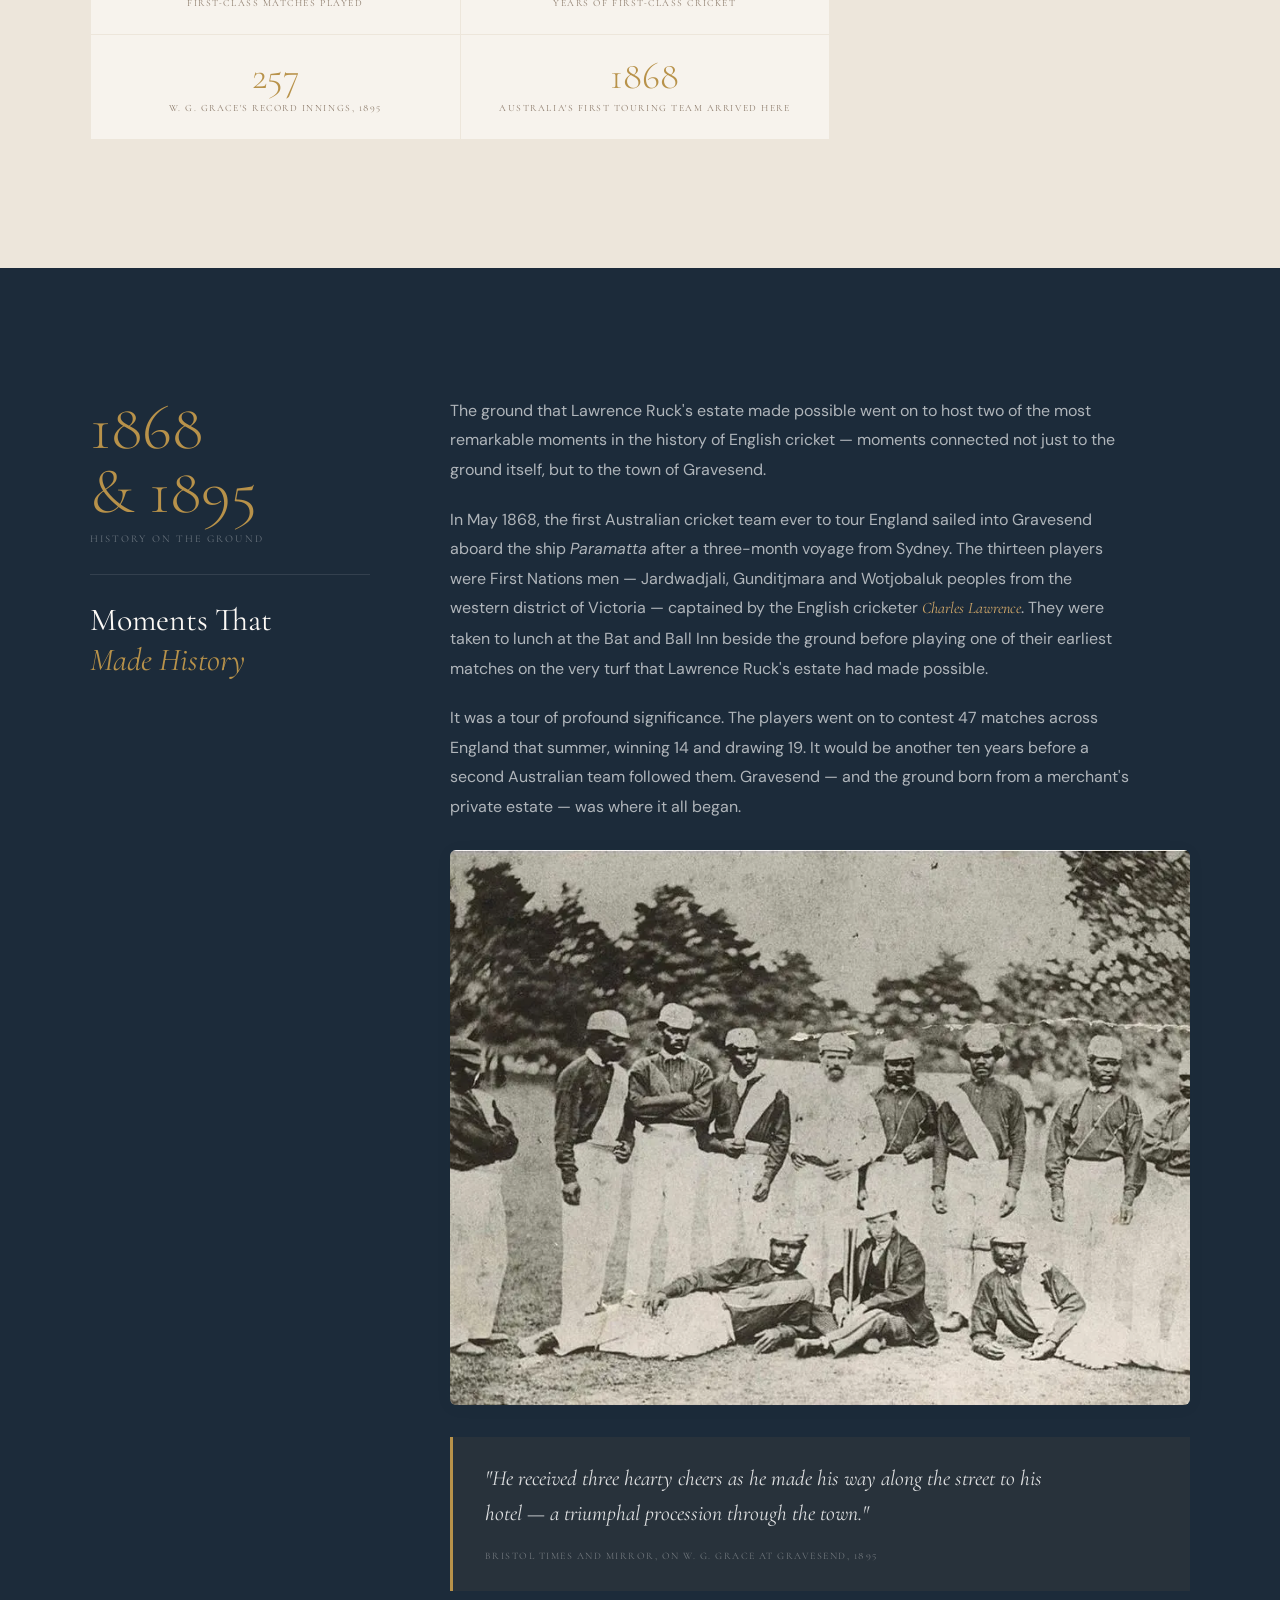
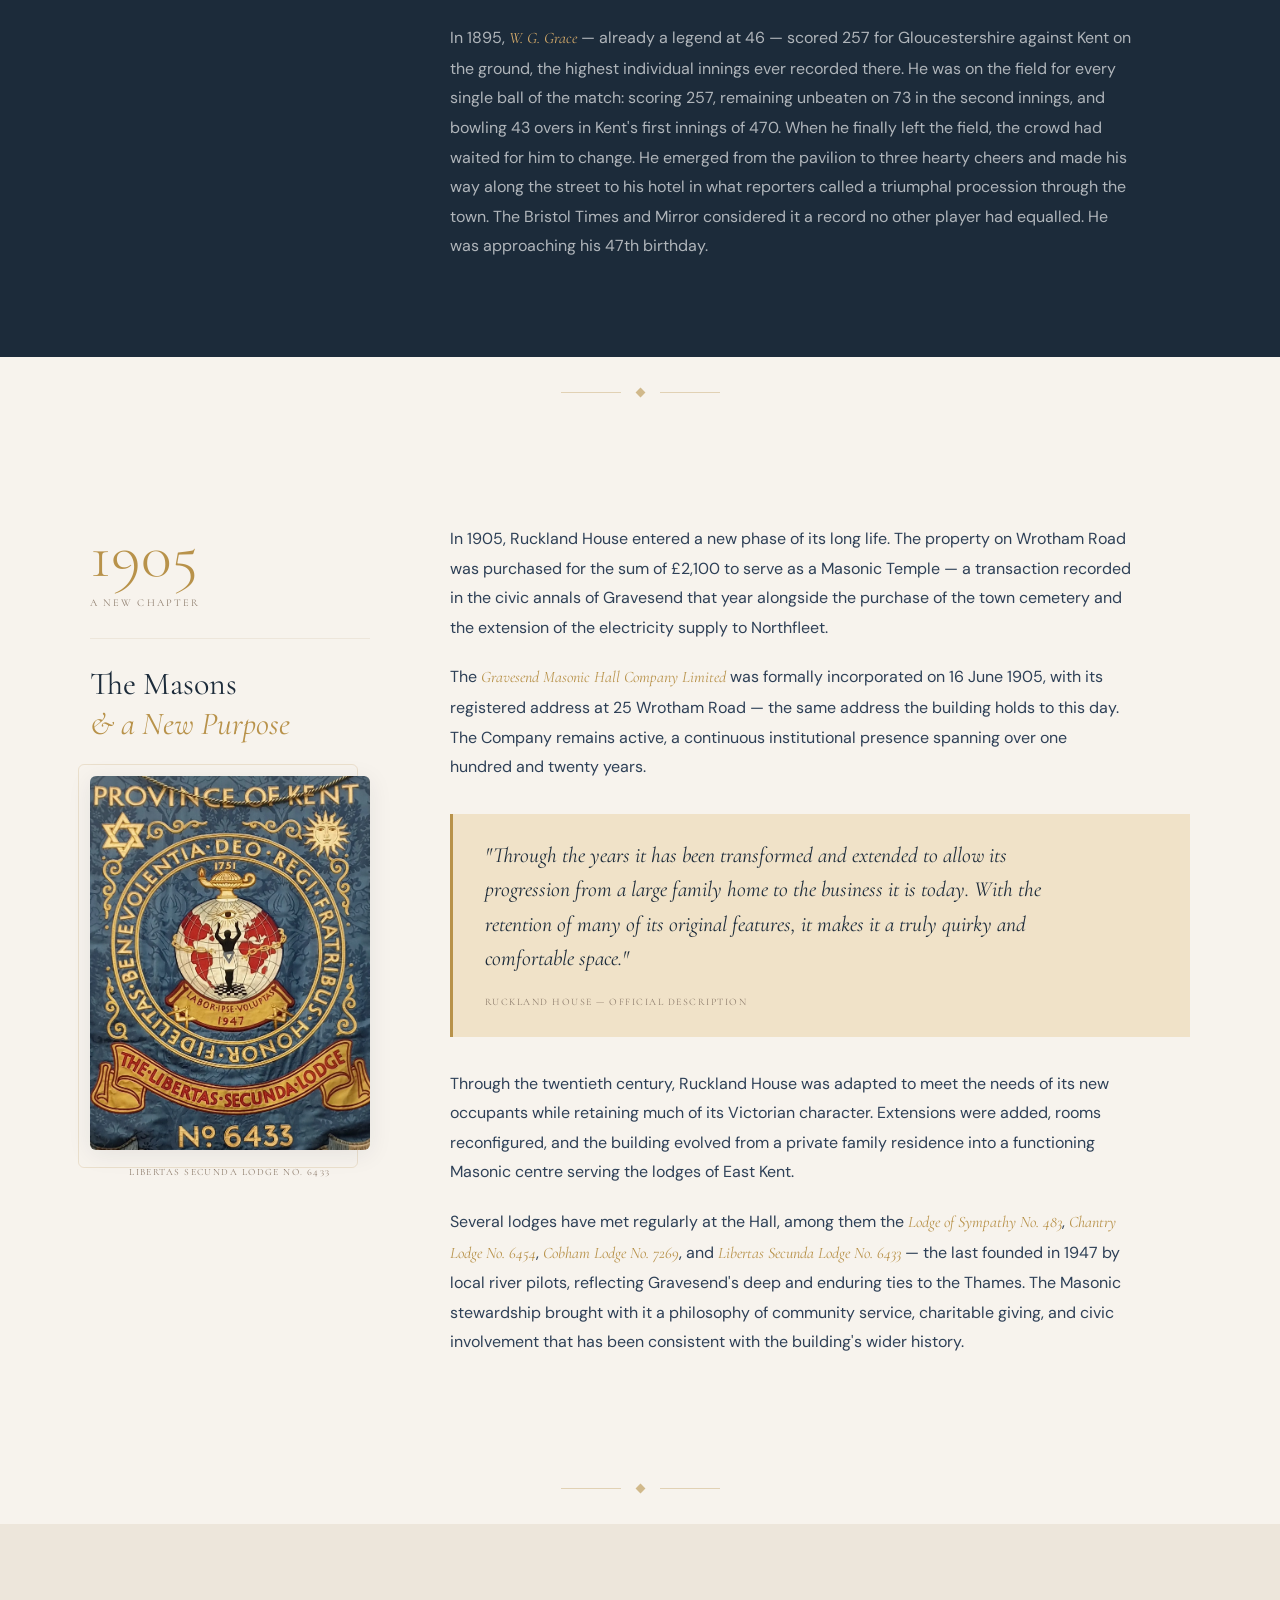
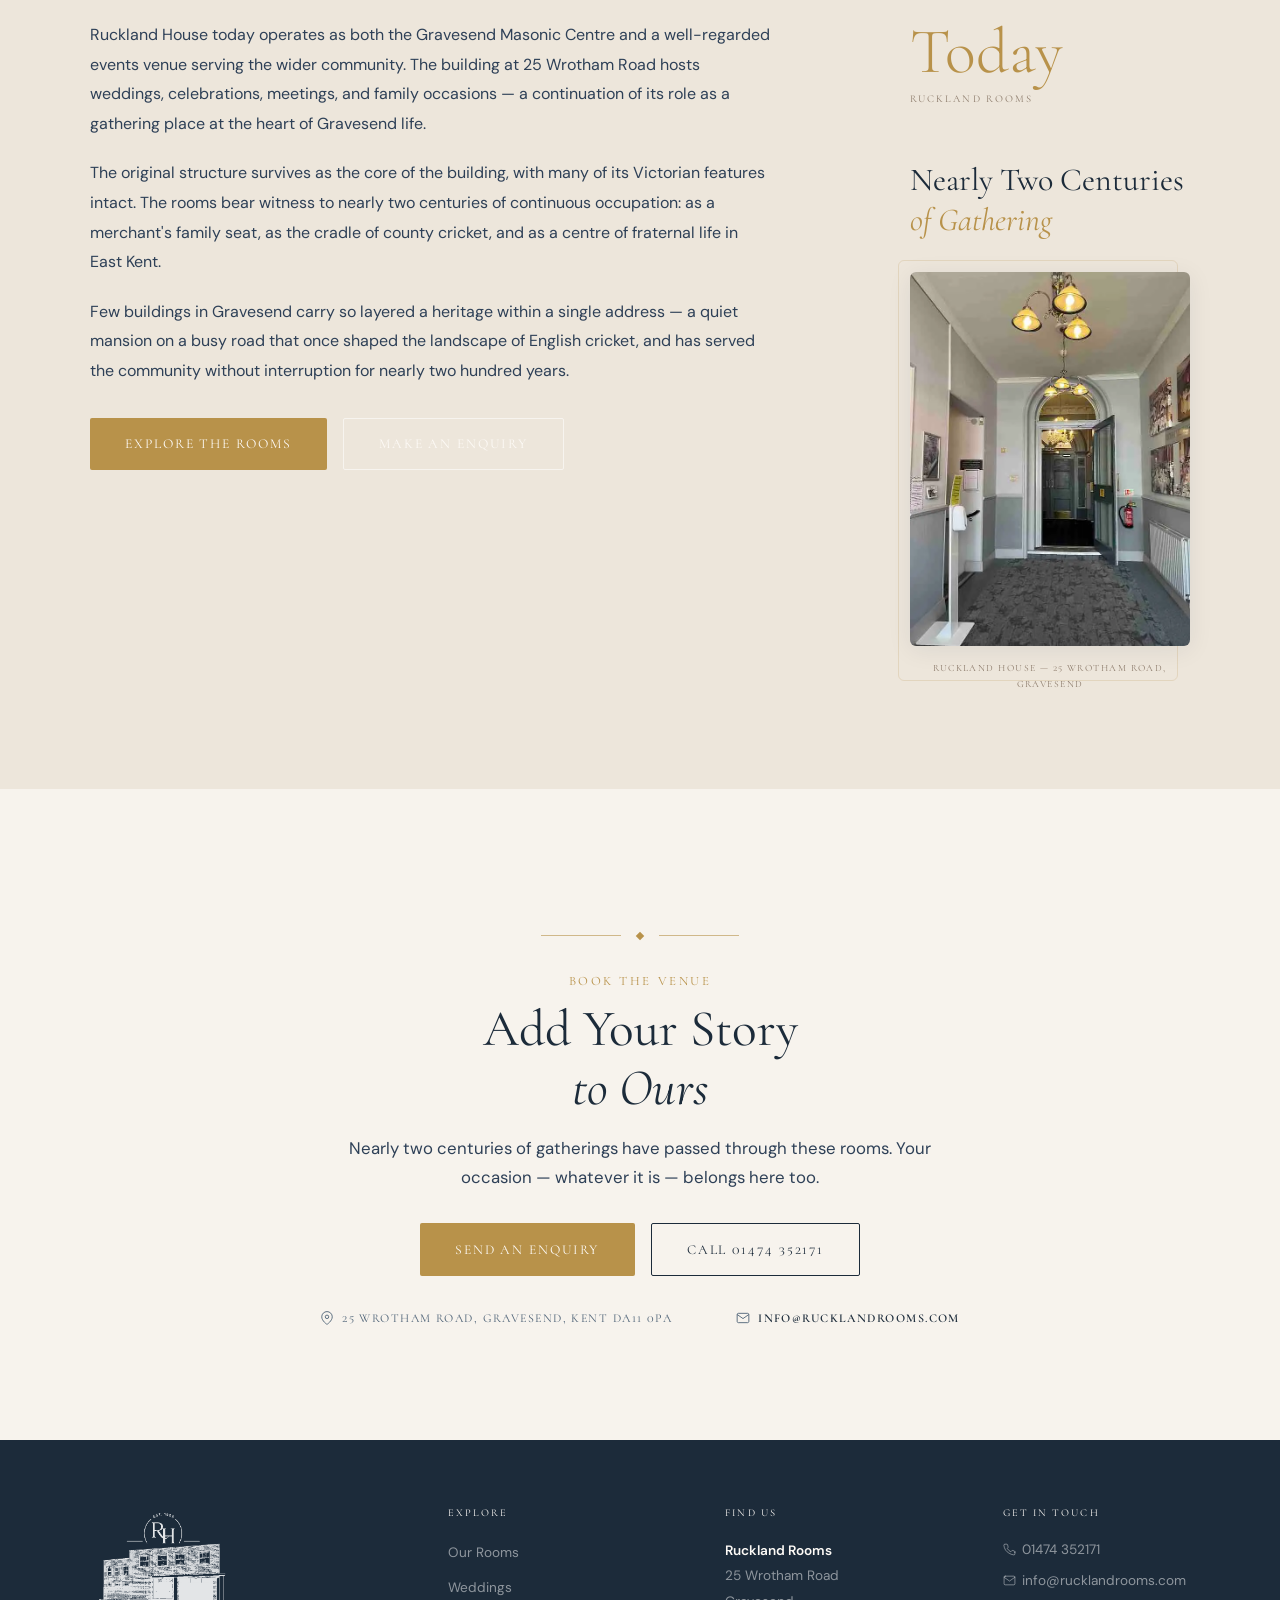
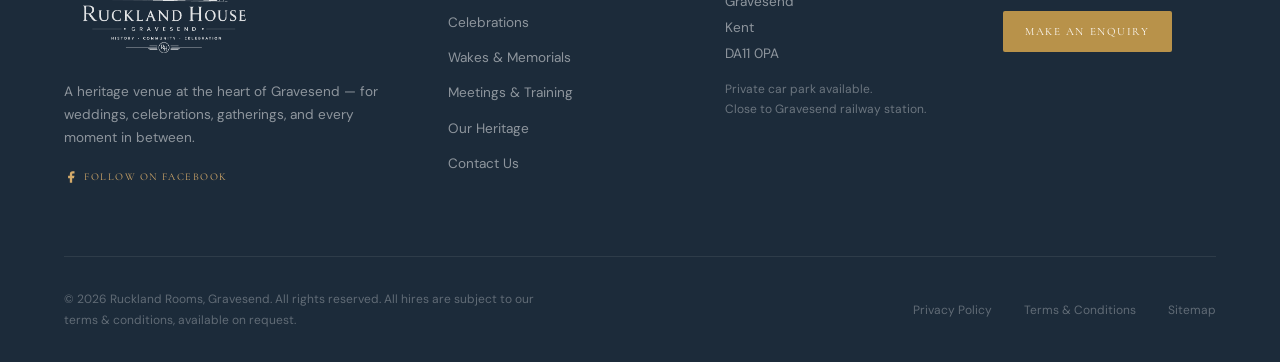
==== commit 0c021180: "Update heritage.html" ====
--- a/heritage.html
+++ b/heritage.html
@@ -392,6 +392,20 @@
 
     /* ---- Responsive ---- */
     @media (max-width: 840px) {
+      .h-section__inner, .h-section__inner--reverse { grid-template-columns: 1fr; gap: 2.5rem; }
+      .h-sidebar { position: static; }
+      .h-section__inner--reverse .h-sidebar { order: -1; }
+      .h-stats { grid-template-columns: repeat(2, 1fr); }
+      /* Timeline */
+      .timeline-strip { padding: 14px 16px; }
+      .ts-item__year { font-size: 0.9rem; }
+      .ts-item__label { font-size: 0.55rem; }
+      /* Hero */
+      .page-hero__title { font-size: clamp(2.2rem, 8vw, 3.2rem); }
+      .page-hero__inner { max-width: none; padding-top: 3rem; }
+      /* Dark section */
+      .h-body-img { margin: 1.2rem 0; }
+      .h-pull { padding: 1.2rem 1.4rem; }
       .h-section__inner,
       .h-section__inner--reverse {
         grid-template-columns: 1fr;
--- a/style.css
+++ b/style.css
@@ -243,9 +243,10 @@
 
 .nav__brand {
   display: flex;
-  flex-direction: row;
-  align-items: center;
-  gap: 0.75rem;
+  flex-direction: column;
+  align-items: flex-start;
+  justify-content: center;
+  gap: 0.15rem;
   line-height: 1;
 }
 
@@ -434,7 +435,7 @@
 
 .nav__mobile-sub-link {
   font-family: var(--font-display);
-  font-size: 1.4rem;
+  font-size: clamp(1.1rem, 4vw, 1.4rem);
   font-weight: 300;
   color: rgba(255,255,255,0.65);
   letter-spacing: 0.02em;
@@ -477,10 +478,12 @@
   flex-direction: column;
   align-items: center;
   justify-content: center;
-  gap: var(--gap-md);
+  gap: 1.2rem;
   opacity: 0;
   pointer-events: none;
   transition: opacity var(--duration) var(--ease);
+  overflow-y: auto;
+  padding: 5rem 2rem 3rem;
 }
 .nav__mobile.open {
   opacity: 1;
@@ -488,7 +491,7 @@
 }
 .nav__mobile-link {
   font-family: var(--font-display);
-  font-size: 2rem;
+  font-size: clamp(1.4rem, 5vw, 2rem);
   font-weight: 400;
   color: var(--white);
   letter-spacing: 0.02em;
@@ -1592,33 +1595,46 @@
 /* ============================================================
    RESPONSIVE — TABLET (≤ 1024px)
    ============================================================ */
+/* ============================================================
+   RESPONSIVE — TABLET (≤ 1024px)
+   ============================================================ */
 @media (max-width: 1024px) {
-  .hero__inner { grid-template-columns: 1fr; }
+  /* Hero */
+  .hero__inner { grid-template-columns: 1fr; gap: var(--gap-md); padding-top: 2.5rem; padding-bottom: 2rem; }
   .hero__stats { display: none; }
   .hero__panel { display: none; }
-  .hero__inner { grid-template-columns: 1fr; gap: var(--gap-md); padding-top: 2rem; padding-bottom: 2rem; }
   .hero__features { display: none; }
   .hero__strip-item { padding: 1.1rem 1.5rem; }
   .hero__strip-num { font-size: 1.6rem; }
 
+  /* Heritage */
   .heritage__inner { grid-template-columns: 1fr; }
   .heritage__visual { order: -1; }
   .heritage__img-frame { display: none; }
   .heritage__est-badge { right: var(--gap-sm); }
 
+  /* Spaces */
   .spaces__grid { grid-template-columns: 1fr 1fr; }
 
+  /* Catering */
   .catering__inner { grid-template-columns: 1fr; }
   .catering__menu-cols { grid-template-columns: repeat(2, 1fr); }
 
+  /* Footer */
   .footer__inner { grid-template-columns: 1fr 1fr; gap: var(--gap-md); }
 
+  /* Intro strip */
   .intro-strip__inner { flex-direction: column; gap: var(--gap-md); text-align: center; }
   .intro-strip__details { justify-content: center; }
 
+  /* Occasions */
   .occasions__grid { grid-template-columns: 1fr; }
   .occasion-card--large { grid-row: span 1; }
   .occasion-card { aspect-ratio: 16/9; }
+
+  /* Page hero inner — two columns to single */
+  .page-hero__inner { grid-template-columns: 1fr !important; gap: 2rem; }
+  .page-hero__facts { display: none; }
 }
 
 /* ============================================================
@@ -1630,28 +1646,82 @@
     --gap-xl: 4rem;
   }
 
+  /* Navigation */
   .nav__links,
   .nav__cta { display: none; }
   .nav__toggle { display: flex; }
   .nav__mobile { display: flex; }
 
-  .spaces__grid { grid-template-columns: 1fr; }
-  .testimonials__grid { grid-template-columns: 1fr; }
-  .catering__features { grid-template-columns: 1fr; }
-  .catering__menu-cols { grid-template-columns: 1fr; }
-  .footer__inner { grid-template-columns: 1fr; }
-
-  .hero__title { font-size: clamp(2.4rem, 9vw, 3.4rem); }
-  .hero__actions { flex-direction: column; }
+  /* Hero */
+  .hero__title { font-size: clamp(2.2rem, 8vw, 3rem); }
+  .hero__sub { font-size: 0.95rem; max-width: none; }
+  .hero__actions { flex-direction: column; align-items: flex-start; }
+  .hero__actions .btn { width: 100%; text-align: center; }
   .hero__strip-inner { flex-wrap: wrap; gap: 0; }
   .hero__strip-item { padding: 1rem 1rem; min-width: 45%; }
   .hero__strip-div { display: none; }
-
+  .hero__feat-item { padding: 0.9rem 1rem; }
+
+  /* Page hero */
+  .page-hero { min-height: 70svh; padding-bottom: 3rem; }
+  .page-hero__inner { padding-top: 3rem !important; }
+  .page-hero__title { font-size: clamp(2rem, 8vw, 3rem) !important; }
+  .page-hero__sub { font-size: 0.95rem !important; }
+  .page-hero__actions { flex-direction: column; }
+  .page-hero__actions .btn { width: 100%; text-align: center; }
+  .page-hero__facts { display: none; }
+
+  /* Spaces */
+  .spaces__grid { grid-template-columns: 1fr; }
+
+  /* Testimonials */
+  .testimonials__grid { grid-template-columns: 1fr; }
+
+  /* Catering */
+  .catering__features { grid-template-columns: 1fr; }
+  .catering__menu-cols { grid-template-columns: 1fr; }
+  .catering__actions { flex-direction: column; }
+
+  /* Footer */
+  .footer__inner { grid-template-columns: 1fr; }
   .footer__bottom { flex-direction: column; text-align: center; }
-  .footer__legal { justify-content: center; }
-
+  .footer__legal { justify-content: center; flex-wrap: wrap; gap: var(--gap-sm); }
+  .footer__logo { width: 160px; }
+
+  /* Occasions */
   .occasions__grid { grid-template-columns: 1fr; }
-  .catering__actions { flex-direction: column; }
+  .occasion-card { aspect-ratio: 4/3; }
+
+  /* Heritage section */
+  .heritage__inner { grid-template-columns: 1fr; gap: var(--gap-md); }
+
+  /* Buttons — minimum touch target */
+  .btn { min-height: 48px; padding: 0.85rem 1.6rem; }
+
+  /* Dropdown — disable hover on mobile (JS handles click) */
+  .nav__dropdown:hover .nav__dropdown-menu { opacity: 0; pointer-events: none; }
+}
+
+/* ============================================================
+   RESPONSIVE — SMALL MOBILE (≤ 480px)
+   ============================================================ */
+@media (max-width: 480px) {
+  .hero__title { font-size: clamp(2rem, 9vw, 2.6rem); }
+  .hero__strip-item { min-width: 100%; border-bottom: 1px solid rgba(184,146,74,0.15); }
+  .hero__strip-inner { flex-direction: column; }
+
+  .footer__inner { gap: var(--gap-md); }
+  .footer__logo { width: 140px; }
+  .footer__legal { gap: 0.75rem; }
+
+  .occasion-card { aspect-ratio: 3/2; }
+  .spaces__grid { grid-template-columns: 1fr; }
+
+  /* Tighten spacing */
+  :root {
+    --gap-lg: 2rem;
+    --gap-xl: 3rem;
+  }
 }
 
 /* ============================================================
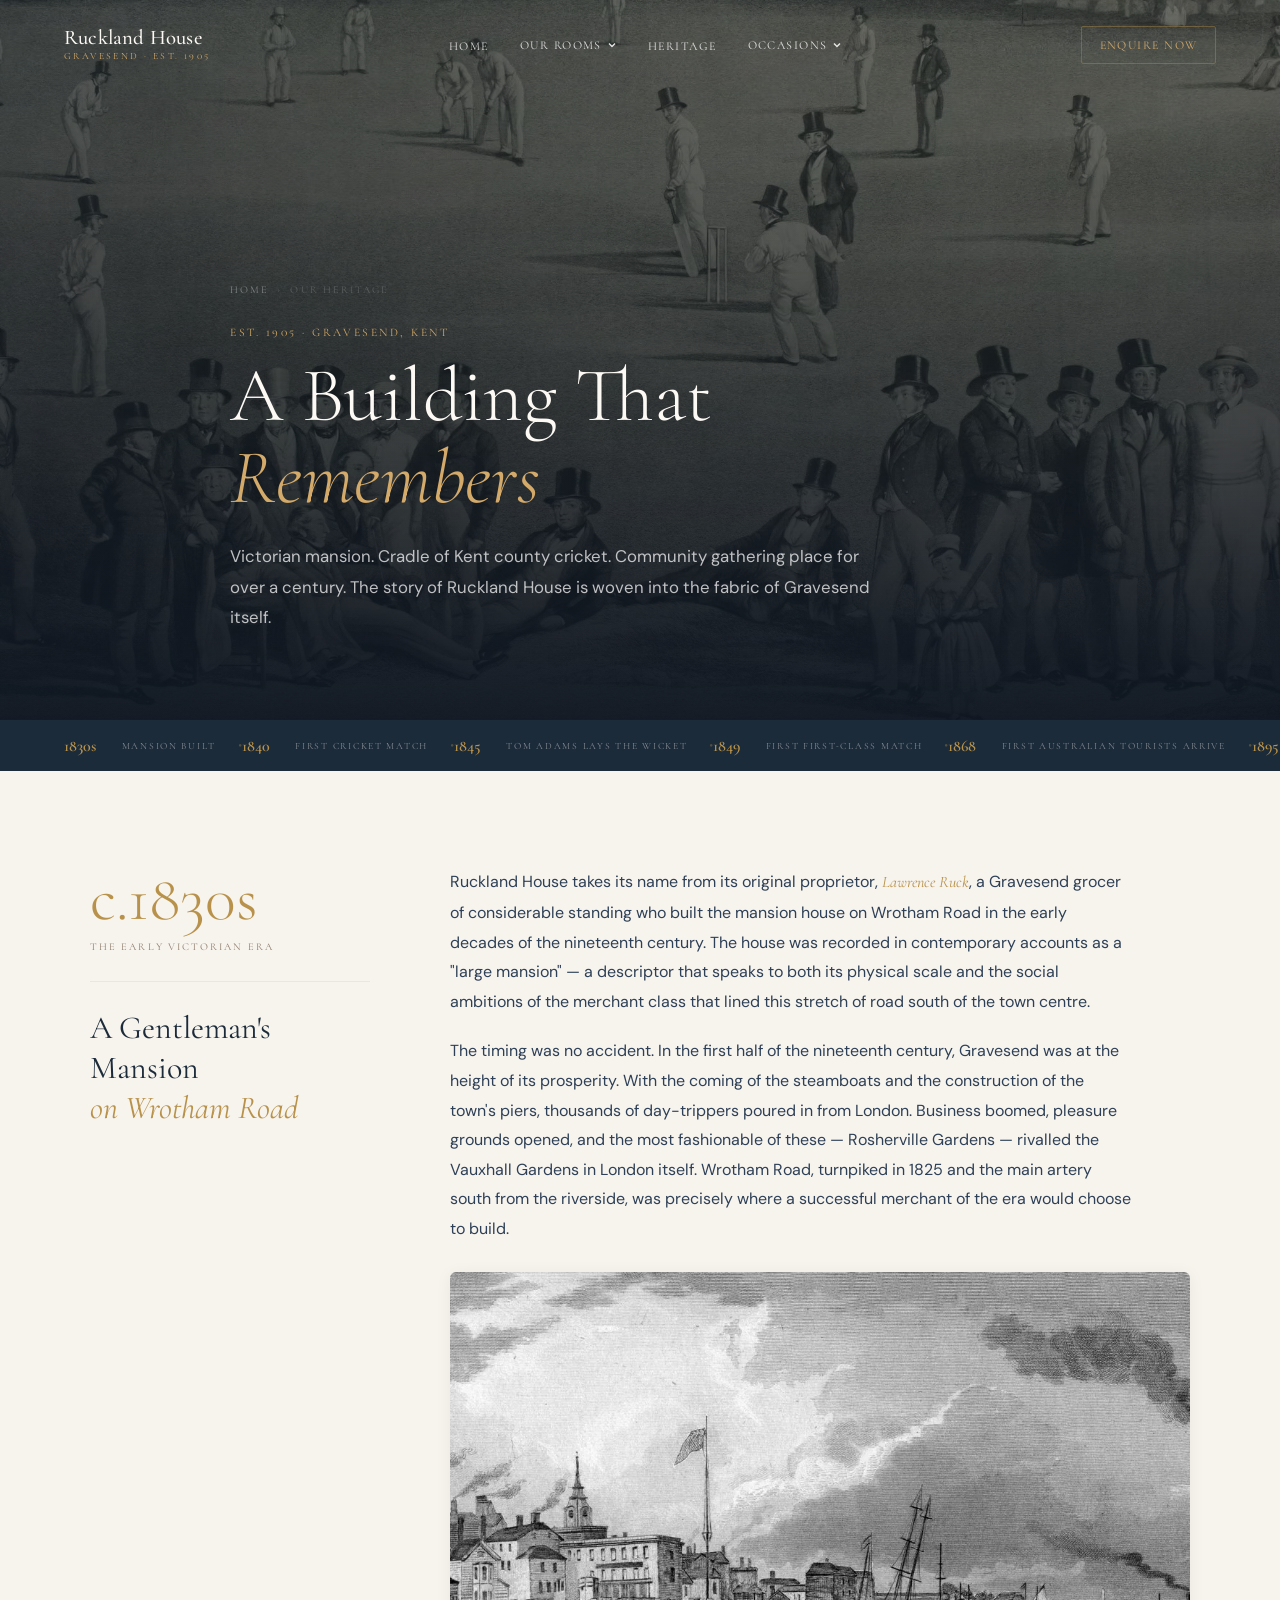
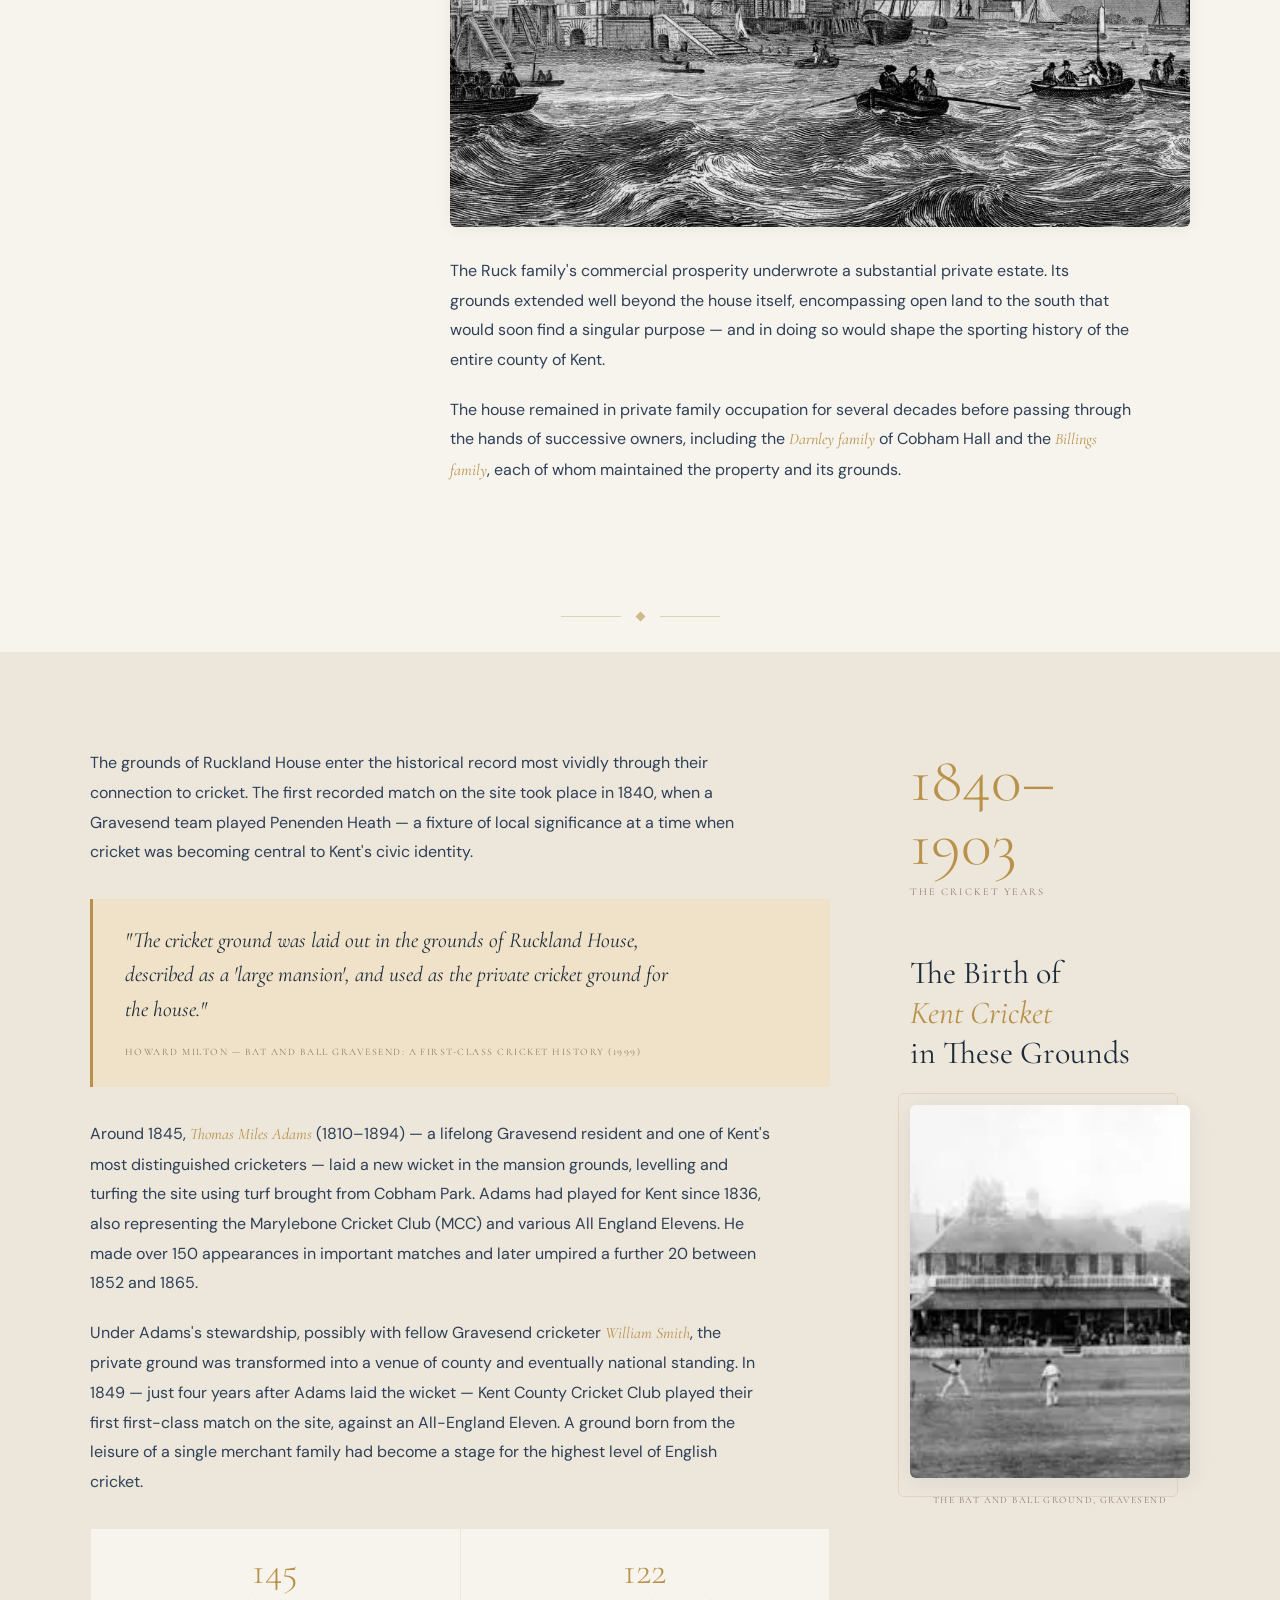
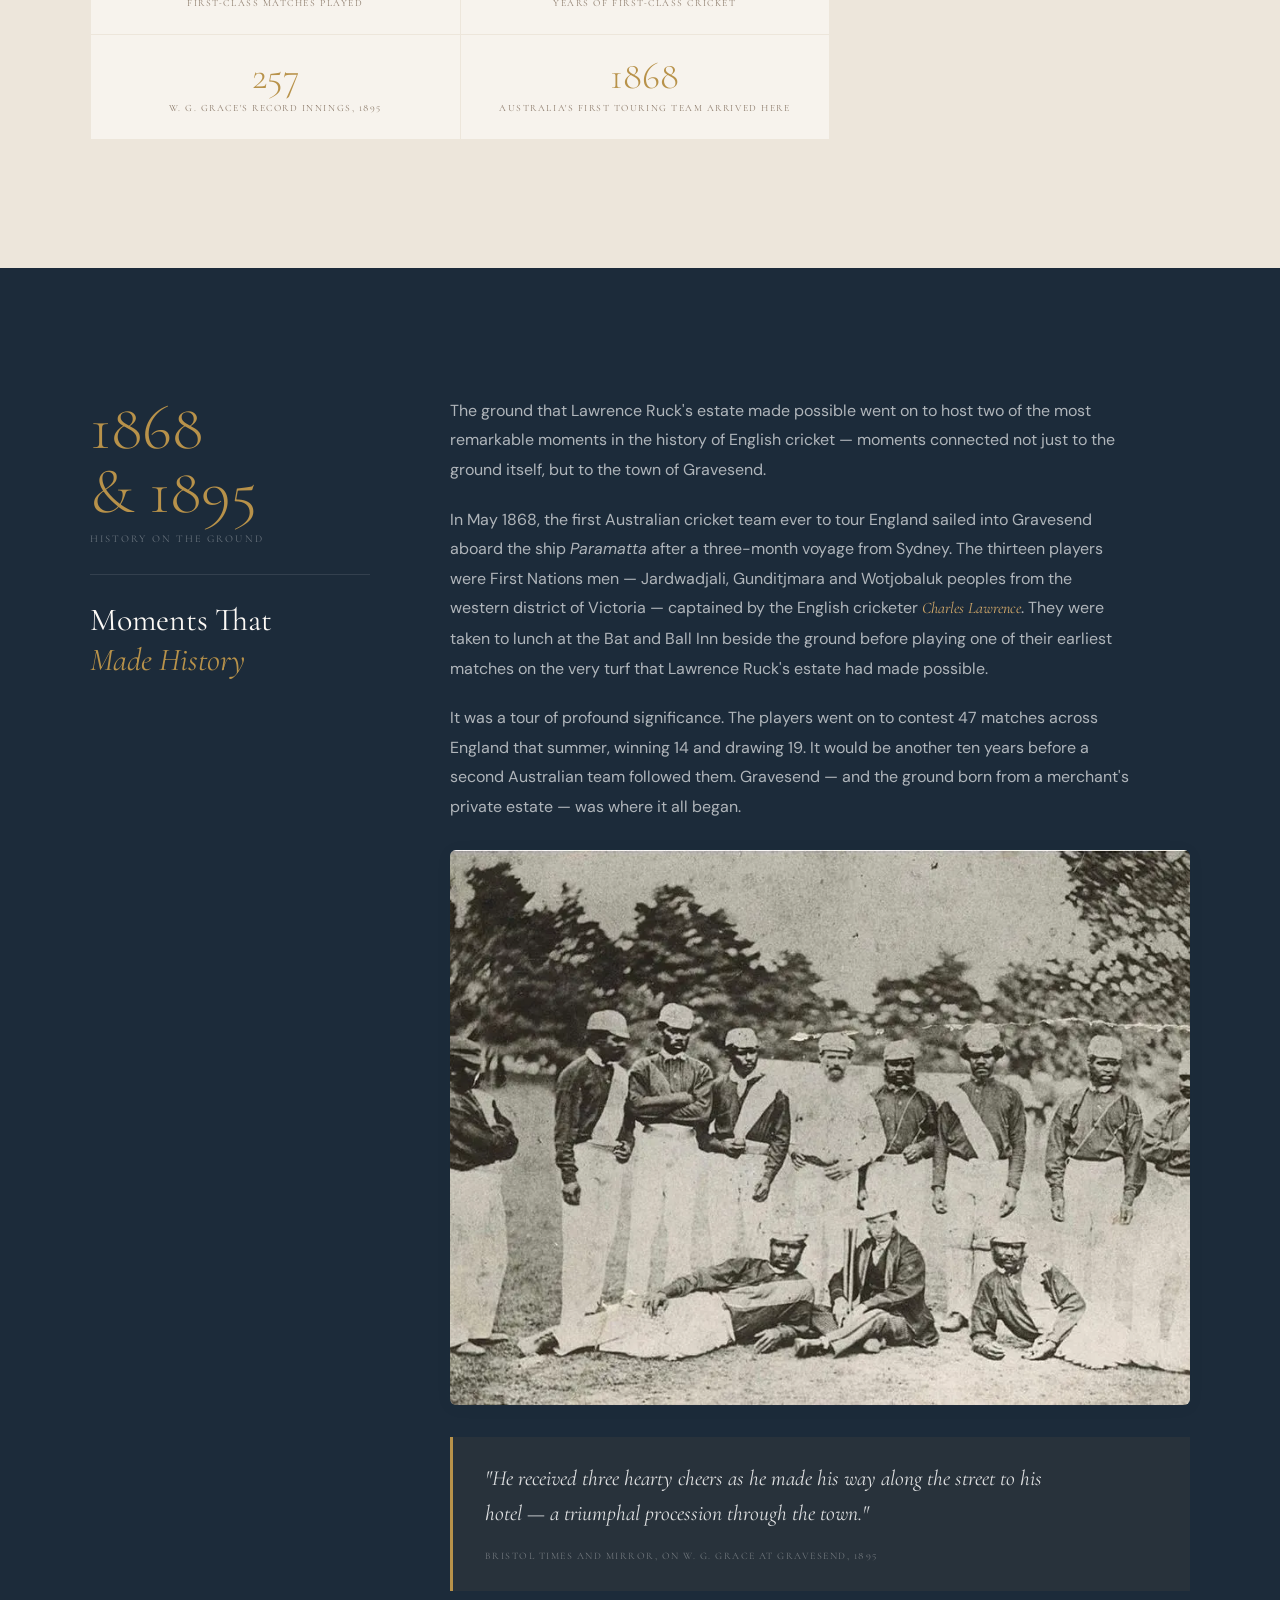
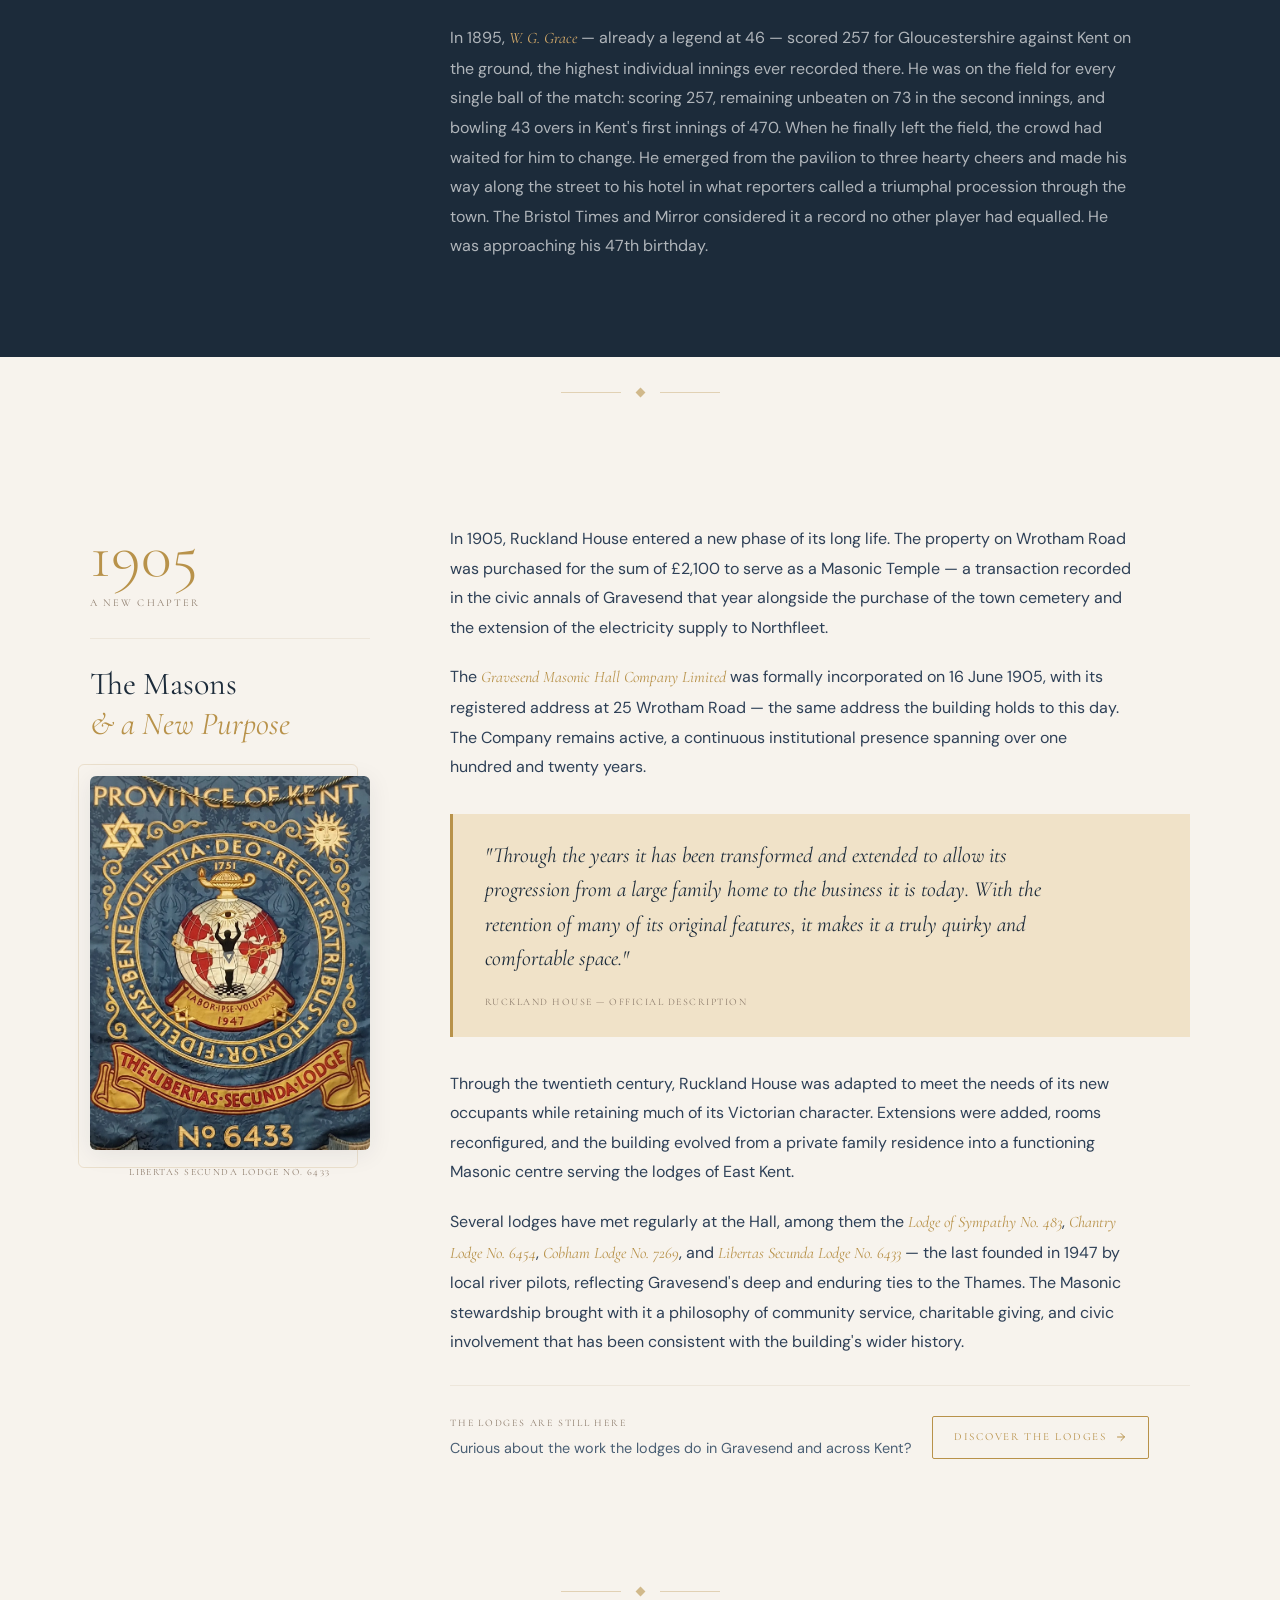
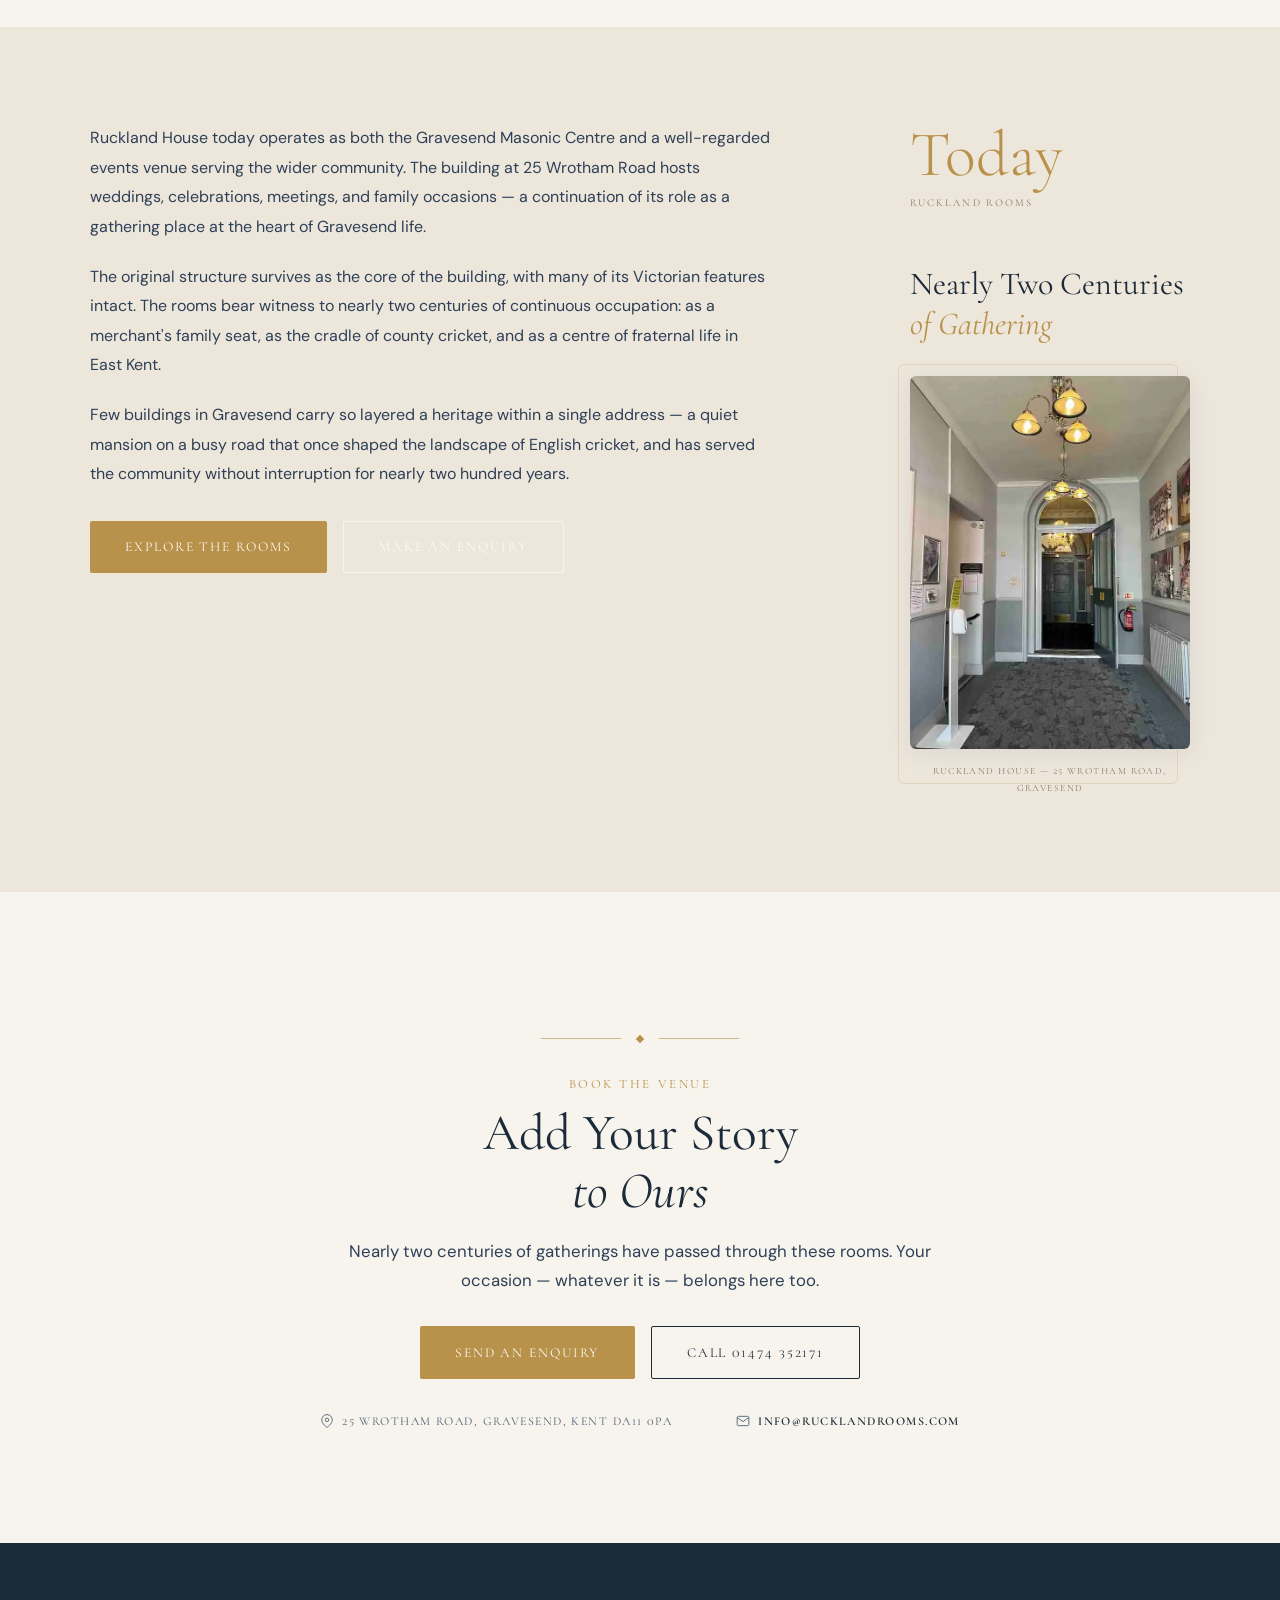
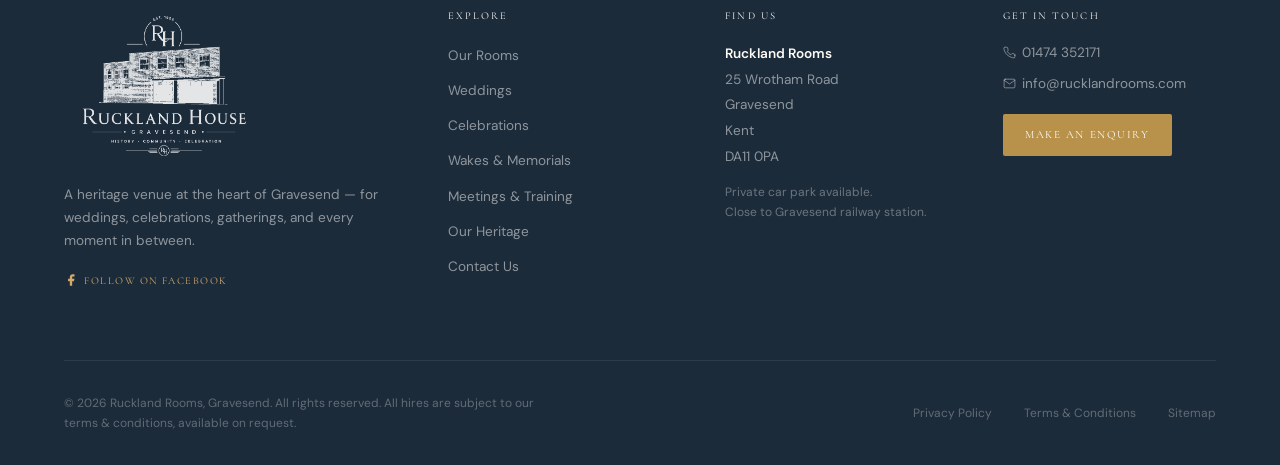
==== commit c4542349: "Update heritage.html" ====
--- a/heritage.html
+++ b/heritage.html
@@ -762,6 +762,17 @@
           <p>
             Several lodges have met regularly at the Hall, among them the <span class="notable">Lodge of Sympathy No. 483</span>, <span class="notable">Chantry Lodge No. 6454</span>, <span class="notable">Cobham Lodge No. 7269</span>, and <span class="notable">Libertas Secunda Lodge No. 6433</span> — the last founded in 1947 by local river pilots, reflecting Gravesend's deep and enduring ties to the Thames. The Masonic stewardship brought with it a philosophy of community service, charitable giving, and civic involvement that has been consistent with the building's wider history.
           </p>
+
+          <div style="margin-top: 1.75rem; padding-top: 1.75rem; border-top: 1px solid var(--cream-dark); display: flex; align-items: center; gap: 1.25rem; flex-wrap: wrap;">
+            <div>
+              <p style="font-family: var(--font-accent); font-size: 0.62rem; letter-spacing: 0.18em; text-transform: uppercase; color: var(--stone); margin-bottom: 0.3rem;">The lodges are still here</p>
+              <p style="font-size: 0.9rem; color: var(--navy-soft); line-height: 1.6; max-width: none; margin: 0;">Curious about the work the lodges do in Gravesend and across Kent?</p>
+            </div>
+            <a href="the-lodges.html" style="flex-shrink: 0; display: inline-flex; align-items: center; gap: 0.5rem; font-family: var(--font-accent); font-size: 0.68rem; letter-spacing: 0.16em; text-transform: uppercase; color: var(--gold); border: 1px solid var(--gold); border-radius: var(--radius-sm); padding: 0.7rem 1.3rem; transition: background var(--duration) var(--ease), color var(--duration) var(--ease); white-space: nowrap;" onmouseover="this.style.background='var(--gold)'; this.style.color='var(--white)'" onmouseout="this.style.background='transparent'; this.style.color='var(--gold)'">
+              Discover the Lodges
+              <svg width="12" height="12" viewBox="0 0 24 24" fill="none" stroke="currentColor" stroke-width="2" stroke-linecap="round" stroke-linejoin="round" aria-hidden="true"><line x1="5" y1="12" x2="19" y2="12"/><polyline points="12 5 19 12 12 19"/></svg>
+            </a>
+          </div>
         </div>
 
       </div>
--- a/style.css
+++ b/style.css
@@ -360,21 +360,32 @@
 
 .nav__dropdown-menu {
   position: absolute;
-  top: calc(100% + 0.6rem);
+  top: 100%; /* flush — no gap */
   left: 50%;
   transform: translateX(-50%);
   background: var(--navy);
   border: 1px solid rgba(184,146,74,0.2);
   border-radius: var(--radius-md);
-  min-width: 160px;
-  padding: 0.4rem 0;
+  min-width: 180px;
+  padding: 0.8rem 0 0.4rem; /* top padding acts as the visual gap */
   list-style: none;
   opacity: 0;
   pointer-events: none;
-  transform: translateX(-50%) translateY(-6px);
-  transition: opacity var(--duration) var(--ease), transform var(--duration) var(--ease);
+  transform: translateX(-50%) translateY(-4px);
+  /* Show instantly, hide with 150ms delay so cursor can travel to menu */
+  transition: opacity 0.2s var(--ease) 0s, transform 0.2s var(--ease) 0s;
   z-index: 200;
   box-shadow: 0 8px 32px rgba(14,22,34,0.35);
+}
+
+/* Invisible bridge fills gap between button and menu — prevents hover dropout */
+.nav__dropdown-menu::after {
+  content: '';
+  position: absolute;
+  top: -12px;
+  left: 0;
+  right: 0;
+  height: 12px;
 }
 
 /* Gold hairline top accent */
@@ -391,6 +402,13 @@
   opacity: 1;
   pointer-events: all;
   transform: translateX(-50%) translateY(0);
+  /* Show with no delay, hide delay is on the menu itself */
+  transition: opacity 0.2s var(--ease) 0s, transform 0.2s var(--ease) 0s;
+}
+
+/* When NOT hovered — apply hide delay of 200ms */
+.nav__dropdown:not(:hover) .nav__dropdown-menu {
+  transition: opacity 0.2s var(--ease) 0.2s, transform 0.2s var(--ease) 0.2s;
 }
 
 .nav__dropdown-item {
@@ -1691,6 +1709,7 @@
   /* Occasions */
   .occasions__grid { grid-template-columns: 1fr; }
   .occasion-card { aspect-ratio: 4/3; }
+  .occasion-card--large { aspect-ratio: 4/3; grid-row: span 1; }
 
   /* Heritage section */
   .heritage__inner { grid-template-columns: 1fr; gap: var(--gap-md); }
@@ -1715,6 +1734,7 @@
   .footer__legal { gap: 0.75rem; }
 
   .occasion-card { aspect-ratio: 3/2; }
+  .occasion-card--large { aspect-ratio: 3/2; }
   .spaces__grid { grid-template-columns: 1fr; }
 
   /* Tighten spacing */
